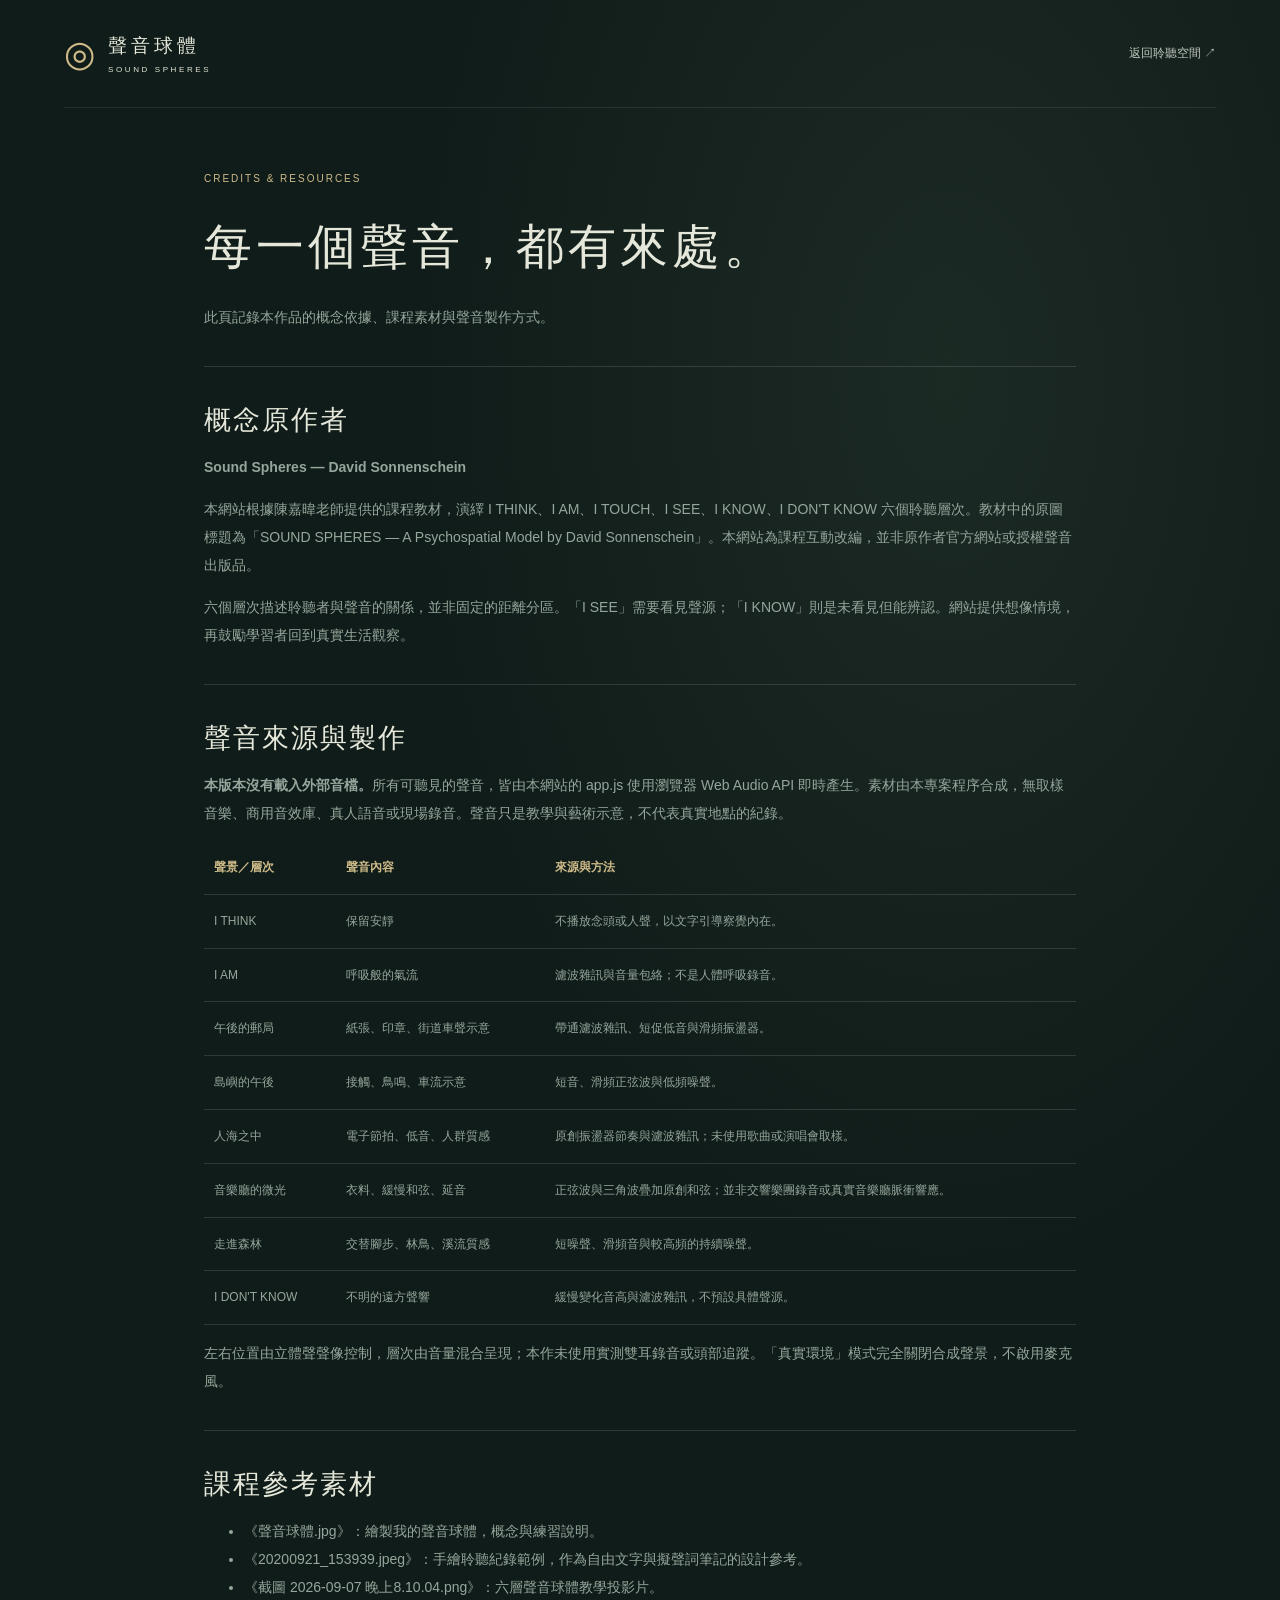
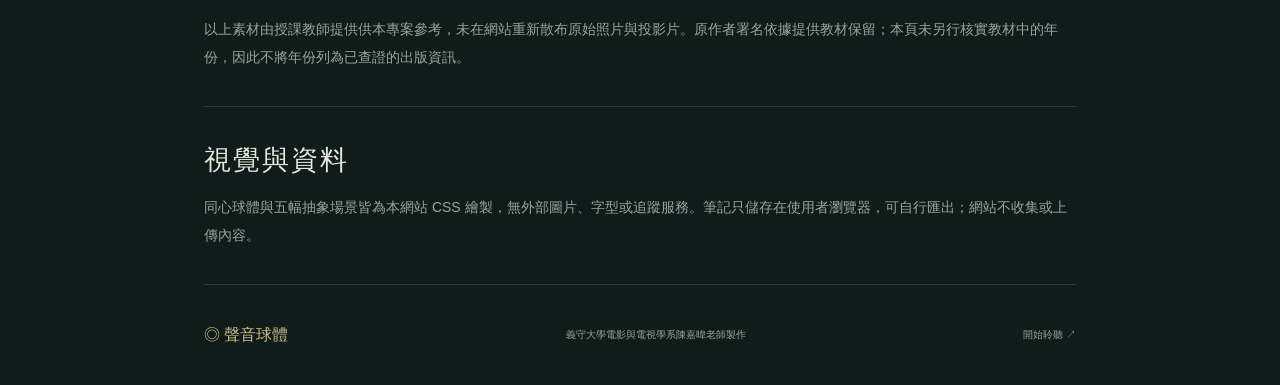
==== resources.html @ 412d656f "Create Sound Spheres listening experience" ====
<!doctype html><html lang="zh-Hant"><head><meta charset="utf-8"><meta name="viewport" content="width=device-width,initial-scale=1"><title>Resources — 聲音球體</title><link rel="stylesheet" href="style.css"></head><body><header><a class="brand" href="index.html">◎ <span>聲音球體<small>SOUND SPHERES</small></span></a><nav><a href="index.html">返回聆聽空間 ↗</a></nav></header><main class="resource-main"><div class="eyebrow">CREDITS & RESOURCES</div><h1>每一個聲音，都有來處。</h1><p>此頁記錄本作品的概念依據、課程素材與聲音製作方式。</p><section><h2>概念原作者</h2><p><strong>Sound Spheres — David Sonnenschein</strong></p><p>本網站根據陳嘉暐老師提供的課程教材，演繹 I THINK、I AM、I TOUCH、I SEE、I KNOW、I DON'T KNOW 六個聆聽層次。教材中的原圖標題為「SOUND SPHERES — A Psychospatial Model by David Sonnenschein」。本網站為課程互動改編，並非原作者官方網站或授權聲音出版品。</p><p>六個層次描述聆聽者與聲音的關係，並非固定的距離分區。「I SEE」需要看見聲源；「I KNOW」則是未看見但能辨認。網站提供想像情境，再鼓勵學習者回到真實生活觀察。</p></section><section><h2>聲音來源與製作</h2><p><strong>本版本沒有載入外部音檔。</strong>所有可聽見的聲音，皆由本網站的 <a href="app.js">app.js</a> 使用瀏覽器 Web Audio API 即時產生。素材由本專案程序合成，無取樣音樂、商用音效庫、真人語音或現場錄音。聲音只是教學與藝術示意，不代表真實地點的紀錄。</p><table><thead><tr><th>聲景／層次</th><th>聲音內容</th><th>來源與方法</th></tr></thead><tbody><tr><td>I THINK</td><td>保留安靜</td><td>不播放念頭或人聲，以文字引導察覺內在。</td></tr><tr><td>I AM</td><td>呼吸般的氣流</td><td>濾波雜訊與音量包絡；不是人體呼吸錄音。</td></tr><tr><td>午後的郵局</td><td>紙張、印章、街道車聲示意</td><td>帶通濾波雜訊、短促低音與滑頻振盪器。</td></tr><tr><td>島嶼的午後</td><td>接觸、鳥鳴、車流示意</td><td>短音、滑頻正弦波與低頻噪聲。</td></tr><tr><td>人海之中</td><td>電子節拍、低音、人群質感</td><td>原創振盪器節奏與濾波雜訊；未使用歌曲或演唱會取樣。</td></tr><tr><td>音樂廳的微光</td><td>衣料、緩慢和弦、延音</td><td>正弦波與三角波疊加原創和弦；並非交響樂團錄音或真實音樂廳脈衝響應。</td></tr><tr><td>走進森林</td><td>交替腳步、林鳥、溪流質感</td><td>短噪聲、滑頻音與較高頻的持續噪聲。</td></tr><tr><td>I DON'T KNOW</td><td>不明的遠方聲響</td><td>緩慢變化音高與濾波雜訊，不預設具體聲源。</td></tr></tbody></table><p>左右位置由立體聲聲像控制，層次由音量混合呈現；本作未使用實測雙耳錄音或頭部追蹤。「真實環境」模式完全關閉合成聲景，不啟用麥克風。</p></section><section><h2>課程參考素材</h2><ul><li>《聲音球體.jpg》：繪製我的聲音球體，概念與練習說明。</li><li>《20200921_153939.jpeg》：手繪聆聽紀錄範例，作為自由文字與擬聲詞筆記的設計參考。</li><li>《截圖 2026-09-07 晚上8.10.04.png》：六層聲音球體教學投影片。</li></ul><p>以上素材由授課教師提供供本專案參考，未在網站重新散布原始照片與投影片。原作者署名依據提供教材保留；本頁未另行核實教材中的年份，因此不將年份列為已查證的出版資訊。</p></section><section><h2>視覺與資料</h2><p>同心球體與五幅抽象場景皆為本網站 CSS 繪製，無外部圖片、字型或追蹤服務。筆記只儲存在使用者瀏覽器，可自行匯出；網站不收集或上傳內容。</p></section><footer><span>◎ 聲音球體</span><p>義守大學電影與電視學系陳嘉暐老師製作</p><a href="index.html">開始聆聽 ↗</a></footer></main></body></html>
---- style.css ----
:root{--bg:#101c19;--ink:#e4e7d9;--muted:#96a69c;--gold:#cebb89;--accent:155,184,150}*{box-sizing:border-box}html{scroll-behavior:smooth}body{margin:0;background:var(--bg);color:var(--ink);font-family:"PingFang TC","Microsoft JhengHei",sans-serif;font-size:14px;background-image:radial-gradient(ellipse at 74% 19%,rgba(var(--accent),.085),transparent 40%)}button,a,input{touch-action:manipulation}button,a{color:inherit}button{font:inherit;cursor:pointer;background:none;border:0}button:focus-visible,a:focus-visible,input:focus-visible,textarea:focus-visible{outline:2px solid var(--gold);outline-offset:5px}a{text-decoration:none}header{height:108px;margin:0 5%;border-bottom:1px solid #ffffff16;display:flex;align-items:center;justify-content:space-between}.brand{display:flex;gap:13px;font-size:36px;color:var(--gold)}.brand span{font-size:19px;letter-spacing:4px;color:var(--ink)}.brand small{display:block;font-size:8px;letter-spacing:2.6px;margin-top:6px}nav{display:flex;gap:30px;color:#bdc6bc;font-size:12px}.edition{font-size:9px;letter-spacing:2px;color:var(--muted)}main{max-width:1600px;margin:auto;padding:0 5%}.hero{min-height:650px;display:grid;grid-template-columns:1fr 1.1fr;align-items:center}.eyebrow{font-size:10px;letter-spacing:2px;color:var(--gold)}.eyebrow>span{display:inline-block;width:5px;height:5px;background:var(--gold);border-radius:50%;margin-right:9px}h1{font-family:"Songti TC","Noto Serif TC",serif;font-size:clamp(36px,3.65vw,60px);font-weight:400;line-height:1.5;letter-spacing:4px;margin:27px 0 20px}h1 em{font-style:normal;color:var(--gold)}.lead{color:var(--muted);line-height:2.2;letter-spacing:1px}.start-row{display:flex;gap:24px;align-items:center;margin-top:35px}.primary{background:var(--gold);color:#18231c;padding:17px 24px;min-width:168px;border-radius:2px}.primary span{margin-left:25px}.headphone{font-size:11px;color:#c5cbbf;line-height:1.8}.headphone small{color:var(--muted);font-size:10px}.session{display:flex;gap:30px;color:var(--muted);font-size:10px;letter-spacing:1px;margin-top:28px}.sphere-area{position:relative;aspect-ratio:1;display:grid;place-items:center;max-height:620px}.orb{position:absolute;width:86%;height:86%;border-radius:50%;background:radial-gradient(circle,rgba(var(--accent),.16),rgba(var(--accent),.015) 60%,transparent 72%)}.ring{position:absolute;left:50%;top:50%;transform:translate(-50%,-50%);border:1px solid rgba(var(--accent),.18);border-radius:50%;transition:all 1.5s;width:var(--size);height:var(--size)}.ring:after{content:'';position:absolute;width:5px;height:5px;left:14%;top:14%;border-radius:50%;background:#bcae83;box-shadow:0 0 15px #daca99}.ring.active{border-color:#cdbb8970;box-shadow:0 0 30px #b6c8a30b,inset 0 0 25px #cbb98a08}.orb-center{z-index:1;text-align:center;pointer-events:none}.orb-center small{font-size:10px;letter-spacing:4px;color:var(--gold)}.orb-center strong{display:block;font-family:"Songti TC",serif;font-weight:400;font-size:39px;letter-spacing:12px;margin:15px 0 13px;padding-left:12px}.orb-center span{font-size:10px;letter-spacing:2px;color:var(--muted)}.coordinate{position:absolute;font-size:8px;color:var(--muted);letter-spacing:3px}.top{top:4%}.bottom{bottom:4%}.axis{position:absolute;font-size:8px;letter-spacing:2px;color:#9cac9970;writing-mode:vertical-rl}.axis-left{left:0}.axis-right{right:0}.playing .orb{animation:breathe 8s ease-in-out infinite}@keyframes breathe{50%{transform:scale(.95);opacity:.65}}.console{border:1px solid #a7b09a30;background:#ffffff02}.console-top{display:flex;align-items:center;gap:28px;padding:19px 26px;border-bottom:1px solid #a7b09a20;color:var(--muted);font-size:10px;letter-spacing:1px}.console-top>span{margin-right:auto}.console-top label{display:flex;align-items:center;gap:10px}input{width:80px;accent-color:var(--gold)}.steps{display:grid;grid-template-columns:repeat(6,1fr);border-bottom:1px solid #a7b09a20}.step{padding:23px 10px;text-align:left;border-right:1px solid #a7b09a16;color:var(--muted);position:relative}.step small{display:block;font-size:9px;margin-bottom:10px;color:#88917c}.step strong{font-family:Georgia,serif;font-weight:400;font-size:15px;letter-spacing:1px}.step span{display:block;font-size:11px;margin-top:8px}.step.active{background:#c8bc9010;color:var(--gold)}.step.active:after{content:'';position:absolute;bottom:-1px;left:0;right:0;height:2px;background:var(--gold)}.guidance{display:grid;grid-template-columns:1.3fr 1fr;gap:70px;padding:33px 36px}h2{font-family:"Songti TC",serif;font-weight:400;font-size:27px;letter-spacing:2px;margin:15px 0}.guidance p,.journal p{color:var(--muted);line-height:2;font-size:13px;max-width:590px}.practice{border-left:1px solid #a7b09a20;padding-left:35px}.practice small{font-size:10px;color:var(--gold)}.next-row{display:flex;justify-content:space-between;margin-top:20px;font-size:11px;color:var(--gold)}.places{padding-top:85px}.section-head{display:flex;justify-content:space-between;align-items:end;margin-bottom:28px}.section-head p{font-size:11px;line-height:2;color:var(--muted)}.scene-cards{display:grid;grid-template-columns:repeat(5,1fr);gap:14px}.scene{padding:0;text-align:left;border:1px solid #ffffff18;background:#17221e;overflow:hidden;transition:transform .3s}.scene:hover{transform:translateY(-5px)}.scene.selected{border-color:var(--gold)}.landscape{height:170px;position:relative;overflow:hidden;background:radial-gradient(ellipse at 60% 0%,#a6b29060,transparent 70%),linear-gradient(#34453b,#142821)}.landscape:after{content:'';position:absolute;inset:0;background:repeating-linear-gradient(100deg,transparent 0 18%,#0c191970 19% 23%,transparent 24% 35%);transform:scale(1.3)}.landscape:before{content:'';position:absolute;inset:40% -10% -60%;background:#101e1b;transform:rotate(-18deg);border-radius:50%}.scene:nth-child(1) .landscape{background:linear-gradient(90deg,#133e30 22%,transparent 22% 27%,#15352a 27% 67%,transparent 67% 72%,#173a2e 72%),linear-gradient(#b5ae80 25%,#545c48 25% 70%,#303b2e 70%)}.scene:nth-child(1) .landscape:after{background:repeating-linear-gradient(0deg,transparent 0 20%,#d5cb9350 21% 22%);transform:none}.scene:nth-child(2) .landscape{background:linear-gradient(170deg,#849a91,#4e786f 55%,#233e36 56%,#102d29)}.scene:nth-child(2) .landscape:after{background:repeating-linear-gradient(0deg,transparent 0 15%,#b0d8c020 16% 17%);transform:rotate(-10deg)}.scene:nth-child(3) .landscape{background:conic-gradient(from 155deg at 50% 0%,#232a31,#ac927c40,#202329 20%,#9d827355 30%,#242933 40%,#c3a99050 50%,#292b30 60%)}.scene:nth-child(3) .landscape:after{background:radial-gradient(ellipse,#111b1b 40%,transparent 45%) 0 100%/20px 30px repeat-x;transform:none}.scene:nth-child(4) .landscape{background:repeating-linear-gradient(90deg,#433b2c 0 5%,#aa916055 6% 8%,#303328 9% 12%)}.scene:nth-child(4) .landscape:after{background:repeating-radial-gradient(ellipse at 50% 0%,transparent 0 14px,#15201ed0 15px 24px);inset:55% -20% -20%;transform:none}.landscape i{position:absolute;z-index:1;top:13px;left:13px;font-style:normal;font-size:9px;color:#e5ead2aa;letter-spacing:2px}.scene-text{padding:17px 14px}.scene-text small{color:var(--muted);font-size:8px;letter-spacing:1px}.scene-text strong{display:block;font-family:"Songti TC",serif;font-weight:400;font-size:18px;letter-spacing:2px;margin:9px 0}.scene-text span{font-size:10px;color:var(--muted)}.scene-caption{display:flex;justify-content:space-between;gap:20px;color:var(--muted);font-size:11px;line-height:1.8;margin-top:18px}.scene-caption small{font-size:9px}.journal{border-top:1px solid #ffffff20;margin-top:75px;padding:45px 0 55px;display:grid;grid-template-columns:1fr 1fr;gap:60px}.journal button{color:var(--gold);border-bottom:1px solid #cebb8950;padding:10px 0;font-size:12px}.journal small{display:block;font-size:9px;color:var(--muted);margin-top:13px}.journal label{display:block;font-size:11px;color:var(--gold);margin-bottom:15px}textarea{width:100%;height:170px;resize:vertical;background:#ffffff03;border:1px solid #ffffff20;padding:18px;color:var(--ink);font:inherit;line-height:1.9}footer{border-top:1px solid #ffffff20;padding:30px 0;display:flex;justify-content:space-between;align-items:center;color:var(--muted);font-size:10px;line-height:2}footer span{font-size:16px;color:var(--gold)}footer small{font-size:8px;margin-left:10px}dialog{background:#1a2822;color:var(--ink);border:1px solid #cebb8950;padding:45px;max-width:610px;width:90%;line-height:2}dialog::backdrop{background:#07100cbd;backdrop-filter:blur(8px)}dialog p{color:var(--muted)}#close{position:absolute;right:15px;top:10px;font-size:25px}@media(min-width:1400px){.hero{min-height:730px}.step{padding-left:23px}}@media(max-width:900px){.edition{display:none}.hero{min-height:550px}.guidance{gap:25px}.scene-cards{gap:8px}.landscape{height:130px}.scene-text{padding:12px 8px}.scene-text strong{font-size:15px}}@media(max-width:640px){header{height:85px}nav{gap:14px;font-size:10px}nav button{font-size:10px}.brand span{font-size:15px}.brand{font-size:28px;gap:7px}.hero{grid-template-columns:1fr}.intro{padding-top:45px}h1{font-size:36px}.sphere-area{width:100%;max-height:none;margin-top:15px}.console-top{padding:15px 12px;gap:10px;flex-wrap:wrap}.console-top>span{width:100%;margin-bottom:4px}.steps{grid-template-columns:repeat(3,1fr)}.step{padding:17px 10px;border-bottom:1px solid #ffffff10}.step strong{font-size:12px}.guidance{grid-template-columns:1fr;padding:25px 20px;gap:15px}.practice{border-left:0;border-top:1px solid #ffffff20;padding:20px 0 0}.places{padding-top:55px}.section-head{display:block}.section-head h2{font-size:24px}.scene-cards{grid-template-columns:repeat(2,1fr);gap:12px}.scene:last-child{grid-column:span 2}.scene:last-child .landscape{height:155px}.scene-caption{flex-direction:column;gap:6px}.journal{grid-template-columns:1fr;gap:24px;margin-top:45px}.journal h2{font-size:25px}footer{flex-wrap:wrap;gap:12px}footer p{width:100%;order:2}dialog{padding:30px 24px}}@media(prefers-reduced-motion:reduce){html{scroll-behavior:auto}*,*:before,*:after{animation:none!important;transition:none!important}}

.attribution{font-size:10px;color:var(--gold);letter-spacing:1px;margin:0 0 20px}.resource-main{max-width:1000px;padding-top:65px}.resource-main h1{font-size:48px}.resource-main section{border-top:1px solid #ffffff20;margin:35px 0;padding-top:20px}.resource-main p,.resource-main li{color:var(--muted);line-height:2}.resource-main table{width:100%;border-collapse:collapse;font-size:12px;line-height:1.9}.resource-main td,.resource-main th{text-align:left;border-bottom:1px solid #ffffff20;padding:15px 10px;vertical-align:top}.resource-main th{color:var(--gold)}.resource-main td{color:var(--muted)}@media(max-width:640px){nav{gap:9px}nav a[href="#journey"]{display:none}.resource-main h1{font-size:35px}.resource-main table{font-size:10px}.resource-main td,.resource-main th{padding:10px 5px}}
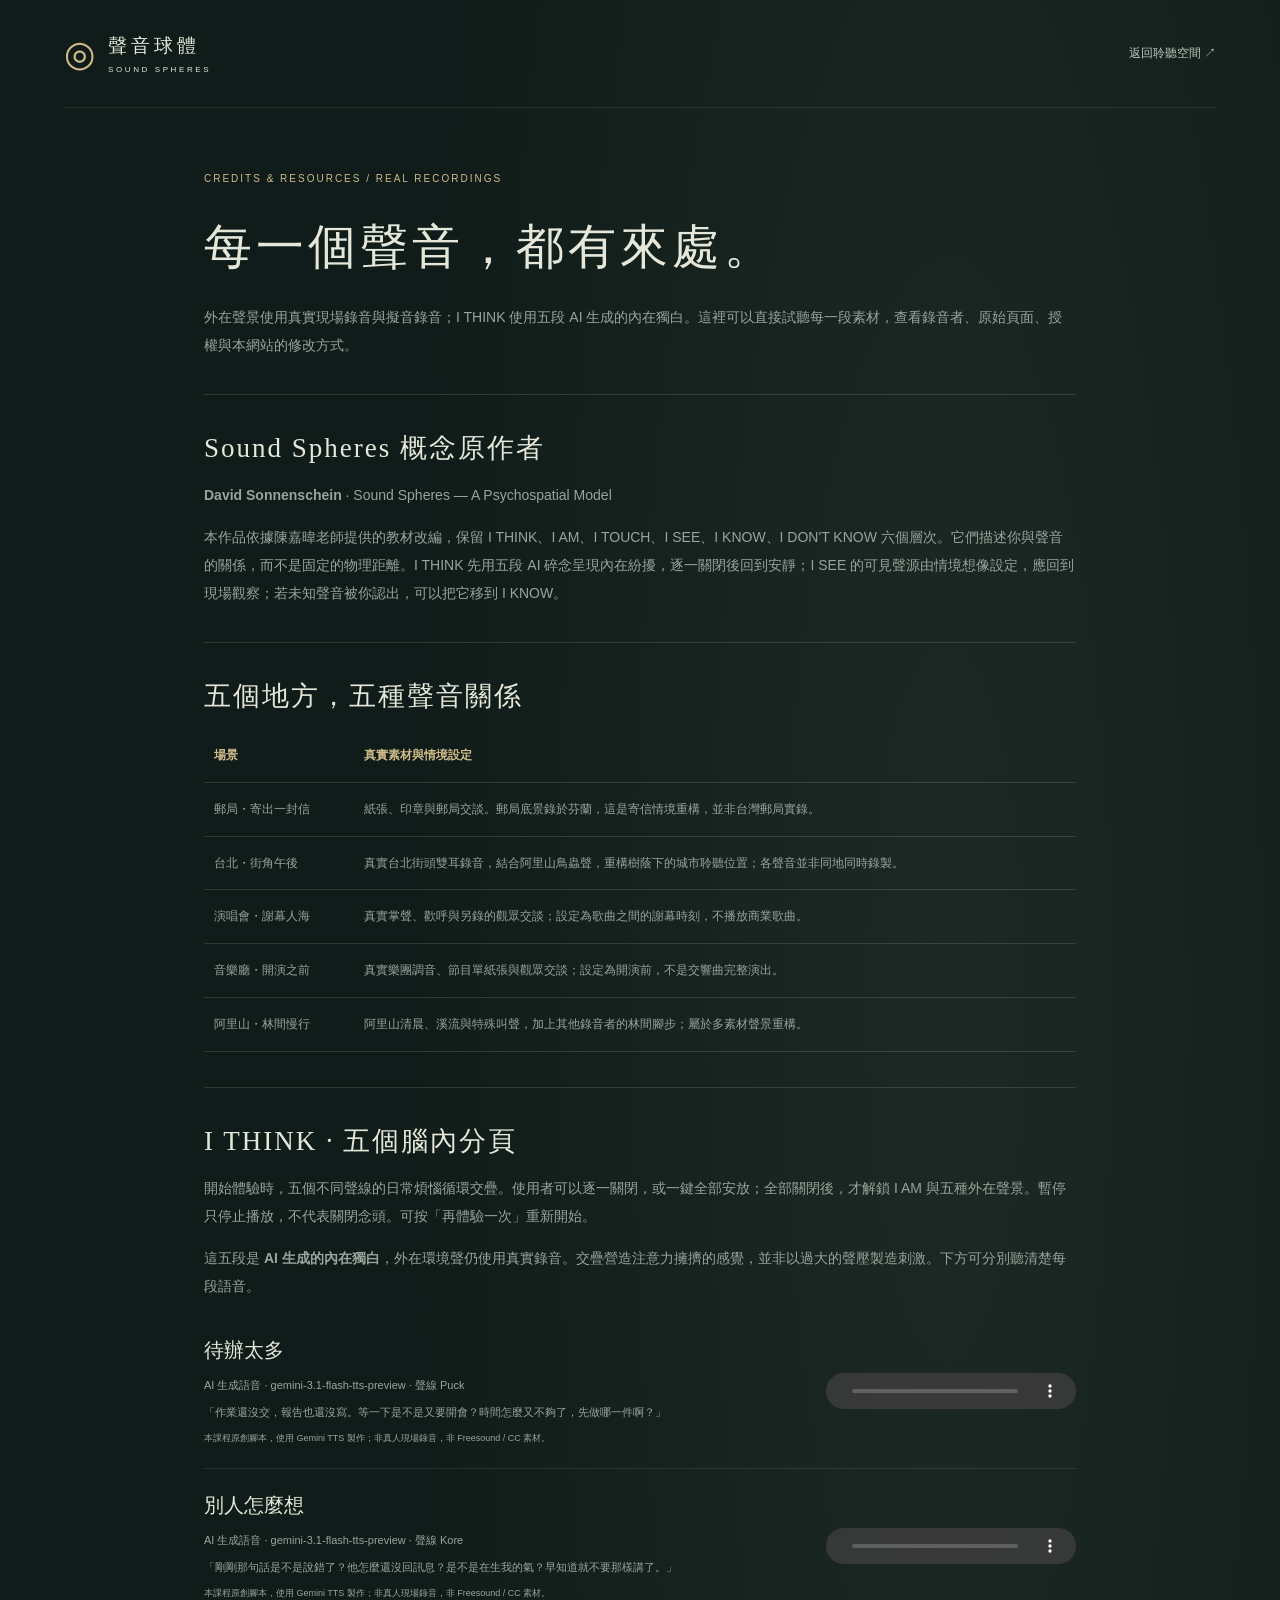
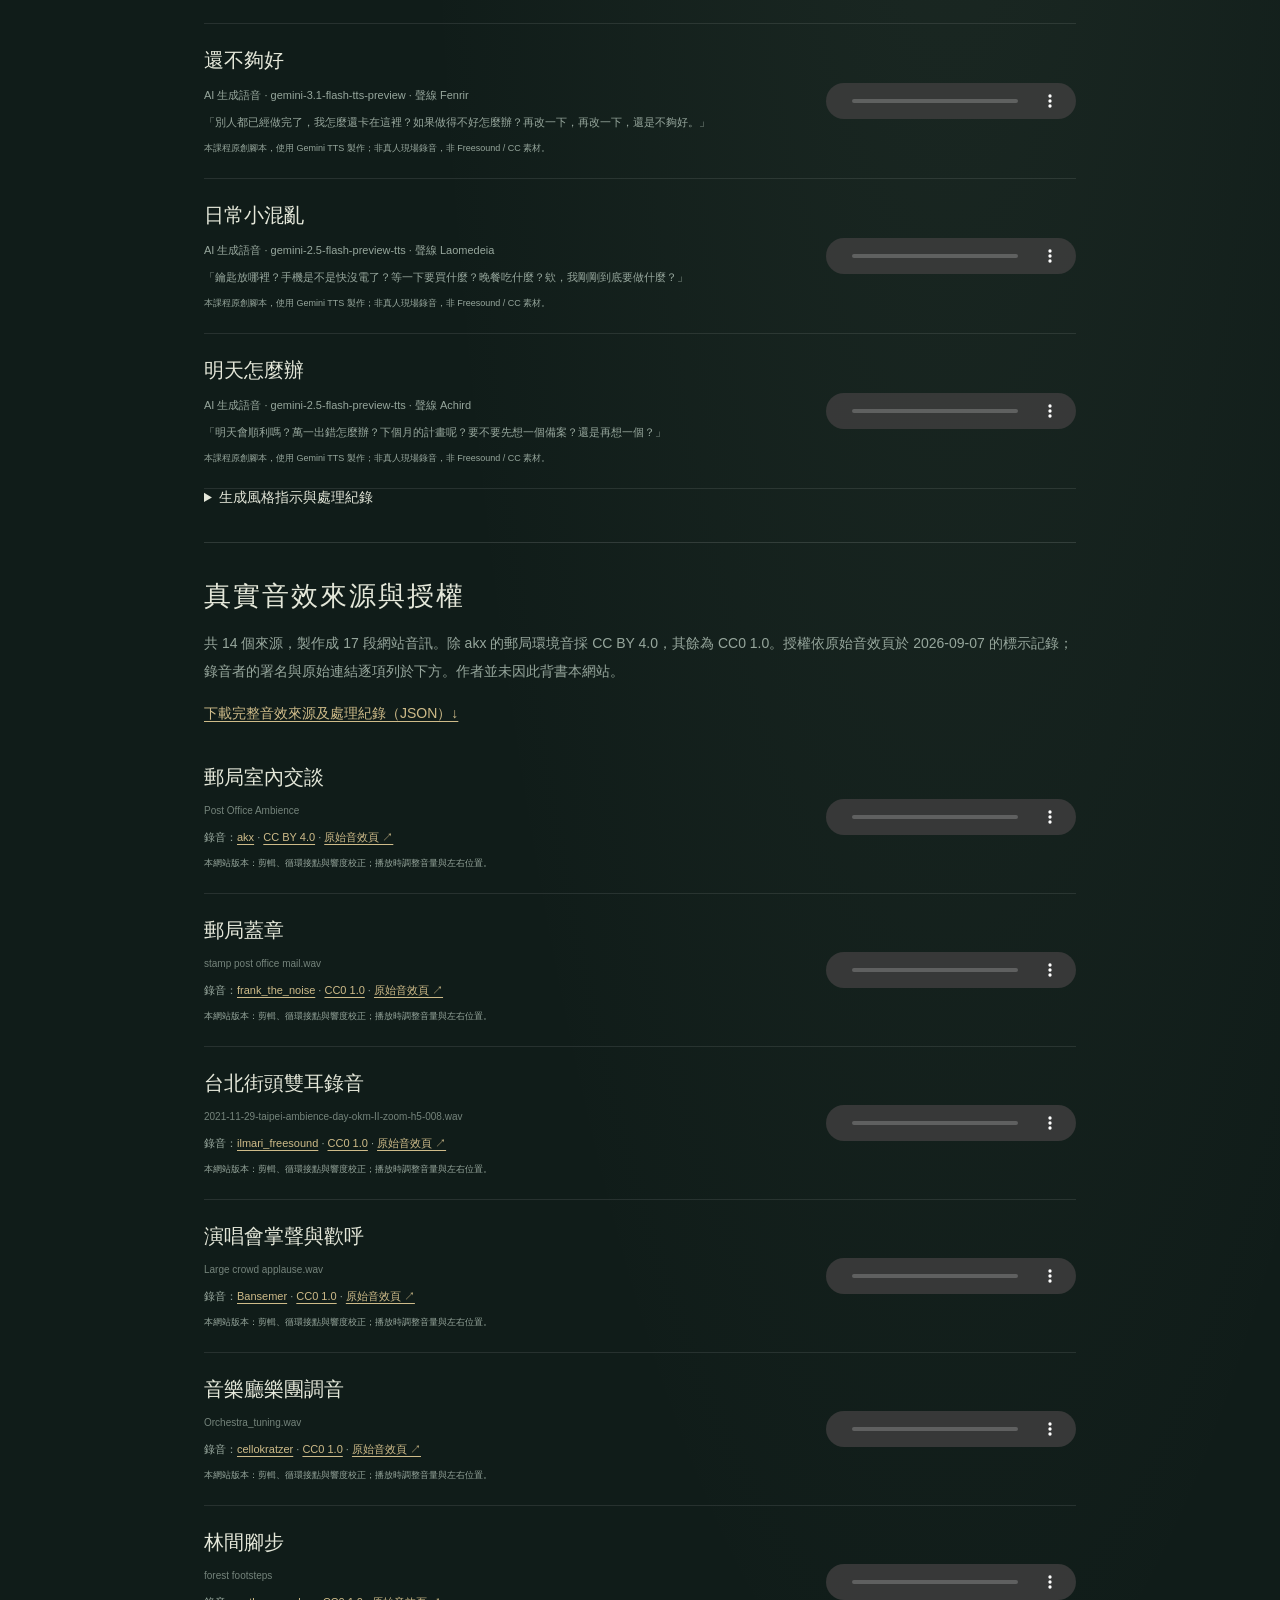
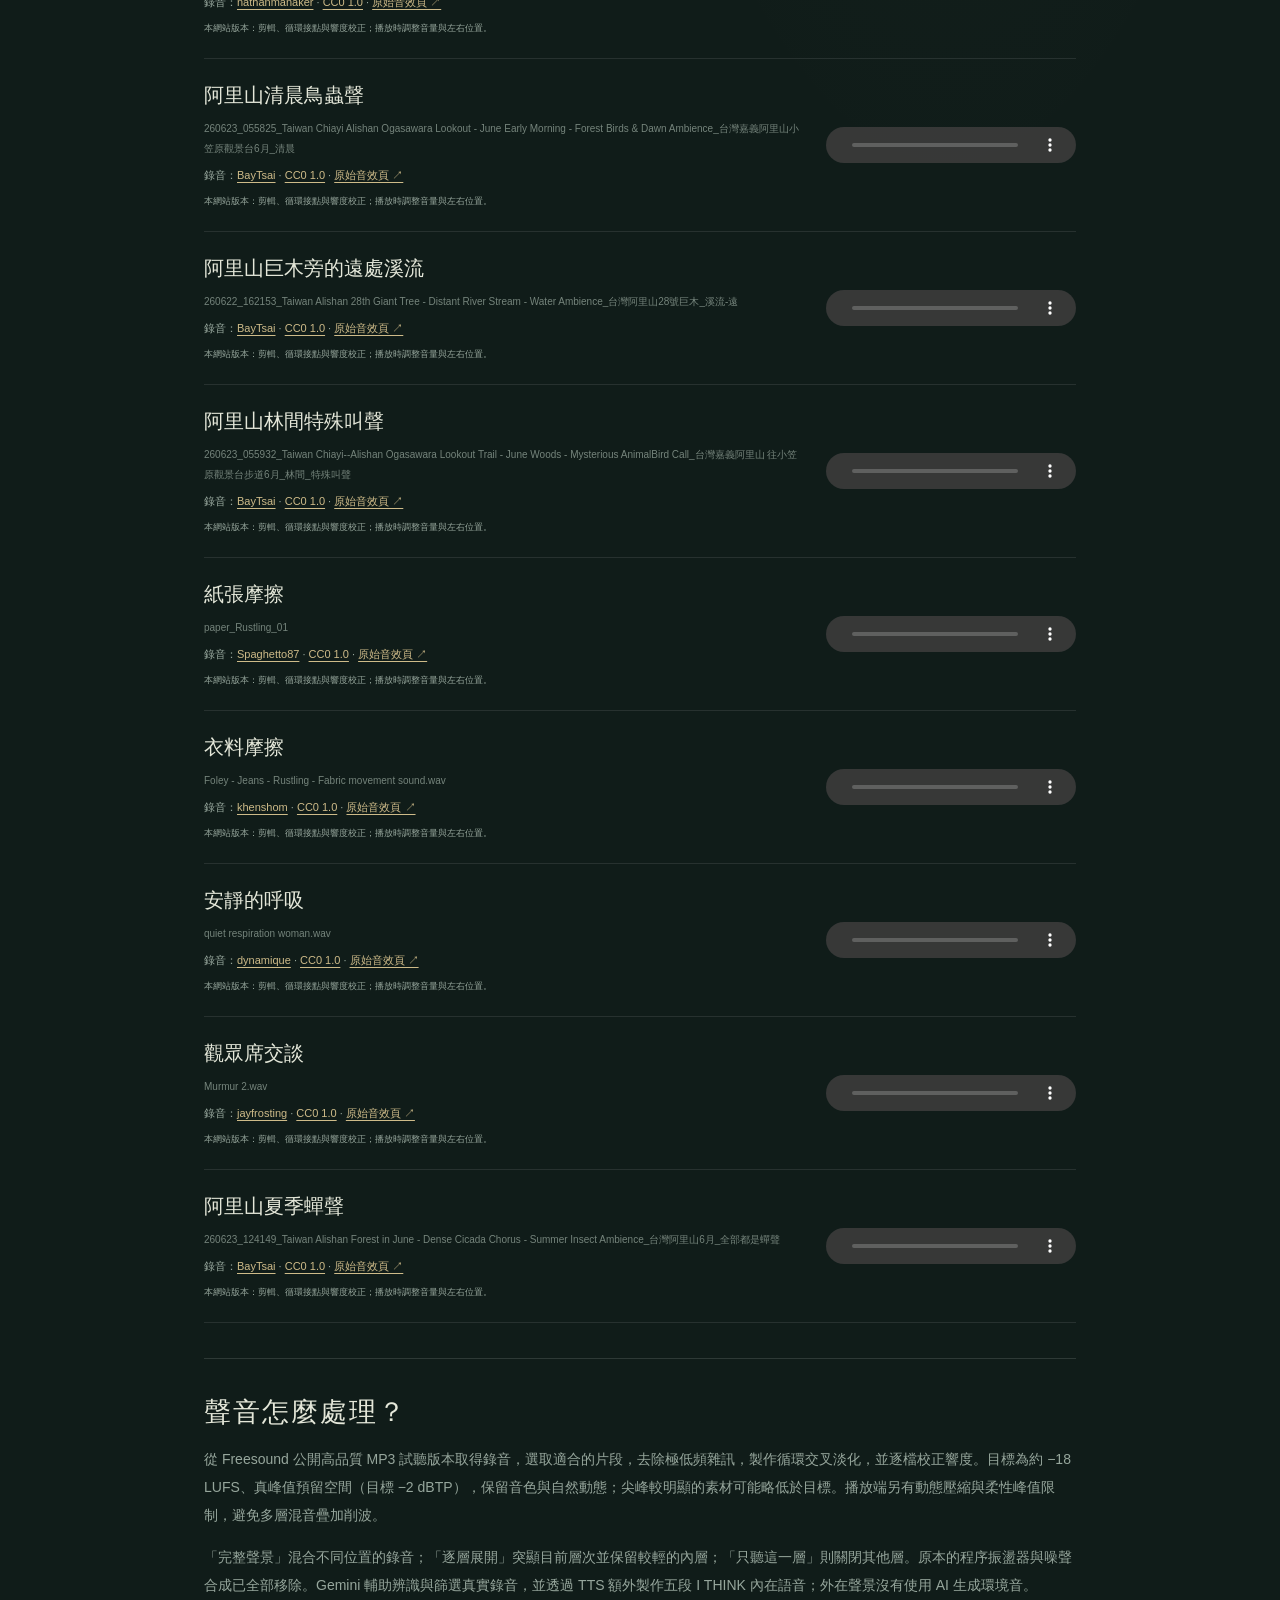
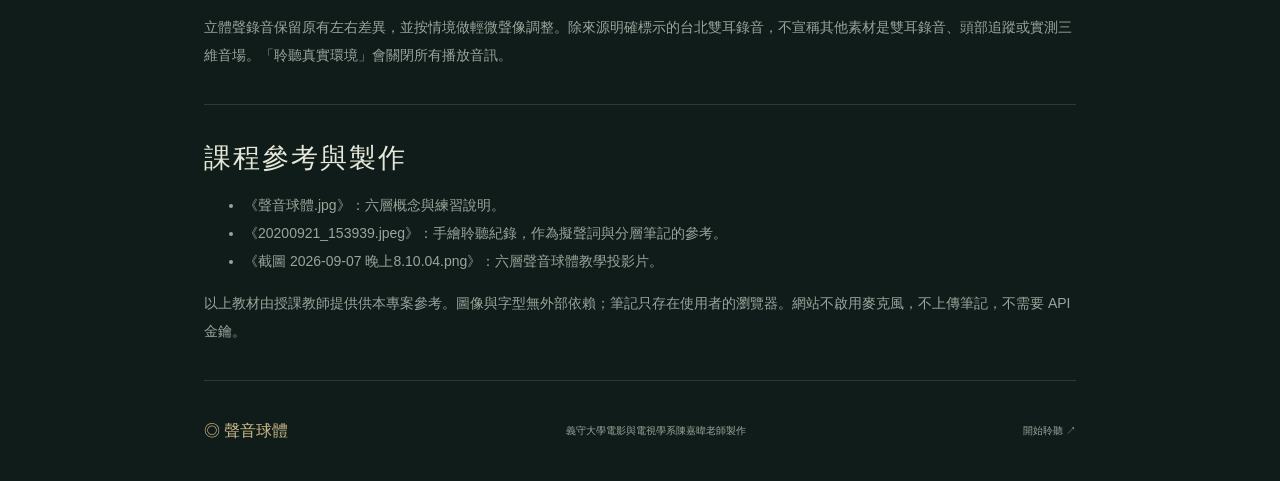
==== commit 7f1f9b36: "Replace synthetic soundscapes with real recordings and add inner voices gate" ====
--- a/resources.html
+++ b/resources.html
@@ -1 +1 @@
-<!doctype html><html lang="zh-Hant"><head><meta charset="utf-8"><meta name="viewport" content="width=device-width,initial-scale=1"><title>Resources — 聲音球體</title><link rel="stylesheet" href="style.css"></head><body><header><a class="brand" href="index.html">◎ <span>聲音球體<small>SOUND SPHERES</small></span></a><nav><a href="index.html">返回聆聽空間 ↗</a></nav></header><main class="resource-main"><div class="eyebrow">CREDITS & RESOURCES</div><h1>每一個聲音，都有來處。</h1><p>此頁記錄本作品的概念依據、課程素材與聲音製作方式。</p><section><h2>概念原作者</h2><p><strong>Sound Spheres — David Sonnenschein</strong></p><p>本網站根據陳嘉暐老師提供的課程教材，演繹 I THINK、I AM、I TOUCH、I SEE、I KNOW、I DON'T KNOW 六個聆聽層次。教材中的原圖標題為「SOUND SPHERES — A Psychospatial Model by David Sonnenschein」。本網站為課程互動改編，並非原作者官方網站或授權聲音出版品。</p><p>六個層次描述聆聽者與聲音的關係，並非固定的距離分區。「I SEE」需要看見聲源；「I KNOW」則是未看見但能辨認。網站提供想像情境，再鼓勵學習者回到真實生活觀察。</p></section><section><h2>聲音來源與製作</h2><p><strong>本版本沒有載入外部音檔。</strong>所有可聽見的聲音，皆由本網站的 <a href="app.js">app.js</a> 使用瀏覽器 Web Audio API 即時產生。素材由本專案程序合成，無取樣音樂、商用音效庫、真人語音或現場錄音。聲音只是教學與藝術示意，不代表真實地點的紀錄。</p><table><thead><tr><th>聲景／層次</th><th>聲音內容</th><th>來源與方法</th></tr></thead><tbody><tr><td>I THINK</td><td>保留安靜</td><td>不播放念頭或人聲，以文字引導察覺內在。</td></tr><tr><td>I AM</td><td>呼吸般的氣流</td><td>濾波雜訊與音量包絡；不是人體呼吸錄音。</td></tr><tr><td>午後的郵局</td><td>紙張、印章、街道車聲示意</td><td>帶通濾波雜訊、短促低音與滑頻振盪器。</td></tr><tr><td>島嶼的午後</td><td>接觸、鳥鳴、車流示意</td><td>短音、滑頻正弦波與低頻噪聲。</td></tr><tr><td>人海之中</td><td>電子節拍、低音、人群質感</td><td>原創振盪器節奏與濾波雜訊；未使用歌曲或演唱會取樣。</td></tr><tr><td>音樂廳的微光</td><td>衣料、緩慢和弦、延音</td><td>正弦波與三角波疊加原創和弦；並非交響樂團錄音或真實音樂廳脈衝響應。</td></tr><tr><td>走進森林</td><td>交替腳步、林鳥、溪流質感</td><td>短噪聲、滑頻音與較高頻的持續噪聲。</td></tr><tr><td>I DON'T KNOW</td><td>不明的遠方聲響</td><td>緩慢變化音高與濾波雜訊，不預設具體聲源。</td></tr></tbody></table><p>左右位置由立體聲聲像控制，層次由音量混合呈現；本作未使用實測雙耳錄音或頭部追蹤。「真實環境」模式完全關閉合成聲景，不啟用麥克風。</p></section><section><h2>課程參考素材</h2><ul><li>《聲音球體.jpg》：繪製我的聲音球體，概念與練習說明。</li><li>《20200921_153939.jpeg》：手繪聆聽紀錄範例，作為自由文字與擬聲詞筆記的設計參考。</li><li>《截圖 2026-09-07 晚上8.10.04.png》：六層聲音球體教學投影片。</li></ul><p>以上素材由授課教師提供供本專案參考，未在網站重新散布原始照片與投影片。原作者署名依據提供教材保留；本頁未另行核實教材中的年份，因此不將年份列為已查證的出版資訊。</p></section><section><h2>視覺與資料</h2><p>同心球體與五幅抽象場景皆為本網站 CSS 繪製，無外部圖片、字型或追蹤服務。筆記只儲存在使用者瀏覽器，可自行匯出；網站不收集或上傳內容。</p></section><footer><span>◎ 聲音球體</span><p>義守大學電影與電視學系陳嘉暐老師製作</p><a href="index.html">開始聆聽 ↗</a></footer></main></body></html>
+<!doctype html><html lang="zh-Hant"><head><meta charset="utf-8"><meta name="viewport" content="width=device-width,initial-scale=1"><title>Resources — 聲音球體</title><link rel="stylesheet" href="style.css?v=3"></head><body><header><a class="brand" href="index.html">◎ <span>聲音球體<small>SOUND SPHERES</small></span></a><nav><a href="index.html">返回聆聽空間 ↗</a></nav></header><main class="resource-main"><div class="eyebrow">CREDITS & RESOURCES / REAL RECORDINGS</div><h1>每一個聲音，都有來處。</h1><p>外在聲景使用真實現場錄音與擬音錄音；I THINK 使用五段 AI 生成的內在獨白。這裡可以直接試聽每一段素材，查看錄音者、原始頁面、授權與本網站的修改方式。</p><section><h2>Sound Spheres 概念原作者</h2><p><strong>David Sonnenschein</strong> · Sound Spheres — A Psychospatial Model</p><p>本作品依據陳嘉暐老師提供的教材改編，保留 I THINK、I AM、I TOUCH、I SEE、I KNOW、I DON'T KNOW 六個層次。它們描述你與聲音的關係，而不是固定的物理距離。I THINK 先用五段 AI 碎念呈現內在紛擾，逐一關閉後回到安靜；I SEE 的可見聲源由情境想像設定，應回到現場觀察；若未知聲音被你認出，可以把它移到 I KNOW。</p></section><section><h2>五個地方，五種聲音關係</h2><table><thead><tr><th>場景</th><th>真實素材與情境設定</th></tr></thead><tbody><tr><td>郵局・寄出一封信</td><td>紙張、印章與郵局交談。郵局底景錄於芬蘭，這是寄信情境重構，並非台灣郵局實錄。</td></tr><tr><td>台北・街角午後</td><td>真實台北街頭雙耳錄音，結合阿里山鳥蟲聲，重構樹蔭下的城市聆聽位置；各聲音並非同地同時錄製。</td></tr><tr><td>演唱會・謝幕人海</td><td>真實掌聲、歡呼與另錄的觀眾交談；設定為歌曲之間的謝幕時刻，不播放商業歌曲。</td></tr><tr><td>音樂廳・開演之前</td><td>真實樂團調音、節目單紙張與觀眾交談；設定為開演前，不是交響曲完整演出。</td></tr><tr><td>阿里山・林間慢行</td><td>阿里山清晨、溪流與特殊叫聲，加上其他錄音者的林間腳步；屬於多素材聲景重構。</td></tr></tbody></table></section><section><h2>I THINK · 五個腦內分頁</h2><p>開始體驗時，五個不同聲線的日常煩惱循環交疊。使用者可以逐一關閉，或一鍵全部安放；全部關閉後，才解鎖 I AM 與五種外在聲景。暫停只停止播放，不代表關閉念頭。可按「再體驗一次」重新開始。</p><p>這五段是 <strong>AI 生成的內在獨白</strong>，外在環境聲仍使用真實錄音。交疊營造注意力擁擠的感覺，並非以過大的聲壓製造刺激。下方可分別聽清楚每段語音。</p><article class="credit"><div><h3>待辦太多</h3><p>AI 生成語音 · gemini-3.1-flash-tts-preview · 聲線 Puck</p><p>「作業還沒交，報告也還沒寫。等一下是不是又要開會？時間怎麼又不夠了，先做哪一件啊？」</p><small>本課程原創腳本，使用 Gemini TTS 製作；非真人現場錄音，非 Freesound / CC 素材。</small></div><audio controls preload="none" src="audio/think-deadline.mp3" aria-label="試聽內在聲音：待辦太多"></audio></article><article class="credit"><div><h3>別人怎麼想</h3><p>AI 生成語音 · gemini-3.1-flash-tts-preview · 聲線 Kore</p><p>「剛剛那句話是不是說錯了？他怎麼還沒回訊息？是不是在生我的氣？早知道就不要那樣講了。」</p><small>本課程原創腳本，使用 Gemini TTS 製作；非真人現場錄音，非 Freesound / CC 素材。</small></div><audio controls preload="none" src="audio/think-social.mp3" aria-label="試聽內在聲音：別人怎麼想"></audio></article><article class="credit"><div><h3>還不夠好</h3><p>AI 生成語音 · gemini-3.1-flash-tts-preview · 聲線 Fenrir</p><p>「別人都已經做完了，我怎麼還卡在這裡？如果做得不好怎麼辦？再改一下，再改一下，還是不夠好。」</p><small>本課程原創腳本，使用 Gemini TTS 製作；非真人現場錄音，非 Freesound / CC 素材。</small></div><audio controls preload="none" src="audio/think-perfect.mp3" aria-label="試聽內在聲音：還不夠好"></audio></article><article class="credit"><div><h3>日常小混亂</h3><p>AI 生成語音 · gemini-2.5-flash-preview-tts · 聲線 Laomedeia</p><p>「鑰匙放哪裡？手機是不是快沒電了？等一下要買什麼？晚餐吃什麼？欸，我剛剛到底要做什麼？」</p><small>本課程原創腳本，使用 Gemini TTS 製作；非真人現場錄音，非 Freesound / CC 素材。</small></div><audio controls preload="none" src="audio/think-daily.mp3" aria-label="試聽內在聲音：日常小混亂"></audio></article><article class="credit"><div><h3>明天怎麼辦</h3><p>AI 生成語音 · gemini-2.5-flash-preview-tts · 聲線 Achird</p><p>「明天會順利嗎？萬一出錯怎麼辦？下個月的計畫呢？要不要先想一個備案？還是再想一個？」</p><small>本課程原創腳本，使用 Gemini TTS 製作；非真人現場錄音，非 Freesound / CC 素材。</small></div><audio controls preload="none" src="audio/think-future.mp3" aria-label="試聽內在聲音：明天怎麼辦"></audio></article><details><summary>生成風格指示與處理紀錄</summary><p>Read only the exact Traditional Chinese transcript in natural Taiwan Mandarin. Perform a private inner monologue: quick, restless, slightly anxious, conversational muttering, close and dry. Clearly intelligible rather than breathy whispering. Do not shout, sing, add words, or include music or sound effects. Use varied pacing with small hesitations, like everyday worries circling in the mind.</p><p>2026-09-07 製作；語音經基本等化、響度校正與結尾留白，再轉為 MP3。目標 −20 LUFS / −3 dBTP；逐段實測值見 <a href="audio/inner-voices.json">生成紀錄 JSON</a>。網站播放採固定立體聲位置、交錯起點與平滑靜音，並於輸出端控制峰值。語音檔已預先生成，學生不需 API 或帳號。</p></details></section><section><h2>真實音效來源與授權</h2><p>共 14 個來源，製作成 17 段網站音訊。除 akx 的郵局環境音採 CC BY 4.0，其餘為 CC0 1.0。授權依原始音效頁於 2026-09-07 的標示記錄；錄音者的署名與原始連結逐項列於下方。作者並未因此背書本網站。</p><p><a href="audio/credits.json">下載完整音效來源及處理紀錄（JSON）↓</a></p><article class="credit"><div><h3>郵局室內交談</h3><p class="credit-title">Post Office Ambience</p><p>錄音：<a href="https://freesound.org/people/akx/">akx</a> · <a href="https://creativecommons.org/licenses/by/4.0/">CC BY 4.0</a> · <a href="https://freesound.org/people/akx/sounds/211143/">原始音效頁 ↗</a></p><small>本網站版本：剪輯、循環接點與響度校正；播放時調整音量與左右位置。</small></div><audio controls preload="none" src="audio/post-office.mp3" aria-label="試聽郵局室內交談"></audio></article><article class="credit"><div><h3>郵局蓋章</h3><p class="credit-title">stamp post office mail.wav</p><p>錄音：<a href="https://freesound.org/people/frank_the_noise/">frank_the_noise</a> · <a href="http://creativecommons.org/publicdomain/zero/1.0/">CC0 1.0</a> · <a href="https://freesound.org/people/frank_the_noise/sounds/160879/">原始音效頁 ↗</a></p><small>本網站版本：剪輯、循環接點與響度校正；播放時調整音量與左右位置。</small></div><audio controls preload="none" src="audio/stamp.mp3" aria-label="試聽郵局蓋章"></audio></article><article class="credit"><div><h3>台北街頭雙耳錄音</h3><p class="credit-title">2021-11-29-taipei-ambience-day-okm-II-zoom-h5-008.wav</p><p>錄音：<a href="https://freesound.org/people/ilmari_freesound/">ilmari_freesound</a> · <a href="http://creativecommons.org/publicdomain/zero/1.0/">CC0 1.0</a> · <a href="https://freesound.org/people/ilmari_freesound/sounds/609867/">原始音效頁 ↗</a></p><small>本網站版本：剪輯、循環接點與響度校正；播放時調整音量與左右位置。</small></div><audio controls preload="none" src="audio/taipei.mp3" aria-label="試聽台北街頭雙耳錄音"></audio></article><article class="credit"><div><h3>演唱會掌聲與歡呼</h3><p class="credit-title">Large crowd applause.wav</p><p>錄音：<a href="https://freesound.org/people/Bansemer/">Bansemer</a> · <a href="http://creativecommons.org/publicdomain/zero/1.0/">CC0 1.0</a> · <a href="https://freesound.org/people/Bansemer/sounds/160493/">原始音效頁 ↗</a></p><small>本網站版本：剪輯、循環接點與響度校正；播放時調整音量與左右位置。</small></div><audio controls preload="none" src="audio/crowd.mp3" aria-label="試聽演唱會掌聲與歡呼"></audio></article><article class="credit"><div><h3>音樂廳樂團調音</h3><p class="credit-title">Orchestra_tuning.wav</p><p>錄音：<a href="https://freesound.org/people/cellokratzer/">cellokratzer</a> · <a href="http://creativecommons.org/publicdomain/zero/1.0/">CC0 1.0</a> · <a href="https://freesound.org/people/cellokratzer/sounds/502939/">原始音效頁 ↗</a></p><small>本網站版本：剪輯、循環接點與響度校正；播放時調整音量與左右位置。</small></div><audio controls preload="none" src="audio/orchestra.mp3" aria-label="試聽音樂廳樂團調音"></audio></article><article class="credit"><div><h3>林間腳步</h3><p class="credit-title">forest footsteps</p><p>錄音：<a href="https://freesound.org/people/nathanmanaker/">nathanmanaker</a> · <a href="http://creativecommons.org/publicdomain/zero/1.0/">CC0 1.0</a> · <a href="https://freesound.org/people/nathanmanaker/sounds/486953/">原始音效頁 ↗</a></p><small>本網站版本：剪輯、循環接點與響度校正；播放時調整音量與左右位置。</small></div><audio controls preload="none" src="audio/forest-steps.mp3" aria-label="試聽林間腳步"></audio></article><article class="credit"><div><h3>阿里山清晨鳥蟲聲</h3><p class="credit-title">260623_055825_Taiwan Chiayi Alishan Ogasawara Lookout - June Early Morning - Forest Birds &amp; Dawn Ambience_台灣嘉義阿里山小笠原觀景台6月_清晨</p><p>錄音：<a href="https://freesound.org/people/BayTsai/">BayTsai</a> · <a href="http://creativecommons.org/publicdomain/zero/1.0/">CC0 1.0</a> · <a href="https://freesound.org/people/BayTsai/sounds/860231/">原始音效頁 ↗</a></p><small>本網站版本：剪輯、循環接點與響度校正；播放時調整音量與左右位置。</small></div><audio controls preload="none" src="audio/forest-birds.mp3" aria-label="試聽阿里山清晨鳥蟲聲"></audio></article><article class="credit"><div><h3>阿里山巨木旁的遠處溪流</h3><p class="credit-title">260622_162153_Taiwan Alishan 28th Giant Tree - Distant River Stream - Water Ambience_台灣阿里山28號巨木_溪流-遠</p><p>錄音：<a href="https://freesound.org/people/BayTsai/">BayTsai</a> · <a href="http://creativecommons.org/publicdomain/zero/1.0/">CC0 1.0</a> · <a href="https://freesound.org/people/BayTsai/sounds/860229/">原始音效頁 ↗</a></p><small>本網站版本：剪輯、循環接點與響度校正；播放時調整音量與左右位置。</small></div><audio controls preload="none" src="audio/forest-stream.mp3" aria-label="試聽阿里山巨木旁的遠處溪流"></audio></article><article class="credit"><div><h3>阿里山林間特殊叫聲</h3><p class="credit-title">260623_055932_Taiwan Chiayi--Alishan Ogasawara Lookout Trail - June Woods - Mysterious AnimalBird Call_台灣嘉義阿里山 往小笠原觀景台步道6月_林間_特殊叫聲</p><p>錄音：<a href="https://freesound.org/people/BayTsai/">BayTsai</a> · <a href="http://creativecommons.org/publicdomain/zero/1.0/">CC0 1.0</a> · <a href="https://freesound.org/people/BayTsai/sounds/860232/">原始音效頁 ↗</a></p><small>本網站版本：剪輯、循環接點與響度校正；播放時調整音量與左右位置。</small></div><audio controls preload="none" src="audio/forest-unknown.mp3" aria-label="試聽阿里山林間特殊叫聲"></audio></article><article class="credit"><div><h3>紙張摩擦</h3><p class="credit-title">paper_Rustling_01</p><p>錄音：<a href="https://freesound.org/people/Spaghetto87/">Spaghetto87</a> · <a href="http://creativecommons.org/publicdomain/zero/1.0/">CC0 1.0</a> · <a href="https://freesound.org/people/Spaghetto87/sounds/731482/">原始音效頁 ↗</a></p><small>本網站版本：剪輯、循環接點與響度校正；播放時調整音量與左右位置。</small></div><audio controls preload="none" src="audio/paper.mp3" aria-label="試聽紙張摩擦"></audio></article><article class="credit"><div><h3>衣料摩擦</h3><p class="credit-title">Foley - Jeans - Rustling - Fabric movement sound.wav</p><p>錄音：<a href="https://freesound.org/people/khenshom/">khenshom</a> · <a href="http://creativecommons.org/publicdomain/zero/1.0/">CC0 1.0</a> · <a href="https://freesound.org/people/khenshom/sounds/481081/">原始音效頁 ↗</a></p><small>本網站版本：剪輯、循環接點與響度校正；播放時調整音量與左右位置。</small></div><audio controls preload="none" src="audio/cloth.mp3" aria-label="試聽衣料摩擦"></audio></article><article class="credit"><div><h3>安靜的呼吸</h3><p class="credit-title">quiet respiration woman.wav</p><p>錄音：<a href="https://freesound.org/people/dynamique/">dynamique</a> · <a href="http://creativecommons.org/publicdomain/zero/1.0/">CC0 1.0</a> · <a href="https://freesound.org/people/dynamique/sounds/554735/">原始音效頁 ↗</a></p><small>本網站版本：剪輯、循環接點與響度校正；播放時調整音量與左右位置。</small></div><audio controls preload="none" src="audio/breath.mp3" aria-label="試聽安靜的呼吸"></audio></article><article class="credit"><div><h3>觀眾席交談</h3><p class="credit-title">Murmur 2.wav</p><p>錄音：<a href="https://freesound.org/people/jayfrosting/">jayfrosting</a> · <a href="http://creativecommons.org/publicdomain/zero/1.0/">CC0 1.0</a> · <a href="https://freesound.org/people/jayfrosting/sounds/333415/">原始音效頁 ↗</a></p><small>本網站版本：剪輯、循環接點與響度校正；播放時調整音量與左右位置。</small></div><audio controls preload="none" src="audio/audience.mp3" aria-label="試聽觀眾席交談"></audio></article><article class="credit"><div><h3>阿里山夏季蟬聲</h3><p class="credit-title">260623_124149_Taiwan Alishan Forest in June - Dense Cicada Chorus - Summer Insect Ambience_台灣阿里山6月_全部都是蟬聲</p><p>錄音：<a href="https://freesound.org/people/BayTsai/">BayTsai</a> · <a href="http://creativecommons.org/publicdomain/zero/1.0/">CC0 1.0</a> · <a href="https://freesound.org/people/BayTsai/sounds/860235/">原始音效頁 ↗</a></p><small>本網站版本：剪輯、循環接點與響度校正；播放時調整音量與左右位置。</small></div><audio controls preload="none" src="audio/cicadas.mp3" aria-label="試聽阿里山夏季蟬聲"></audio></article></section><section><h2>聲音怎麼處理？</h2><p>從 Freesound 公開高品質 MP3 試聽版本取得錄音，選取適合的片段，去除極低頻雜訊，製作循環交叉淡化，並逐檔校正響度。目標為約 −18 LUFS、真峰值預留空間（目標 −2 dBTP），保留音色與自然動態；尖峰較明顯的素材可能略低於目標。播放端另有動態壓縮與柔性峰值限制，避免多層混音疊加削波。</p><p>「完整聲景」混合不同位置的錄音；「逐層展開」突顯目前層次並保留較輕的內層；「只聽這一層」則關閉其他層。原本的程序振盪器與噪聲合成已全部移除。Gemini 輔助辨識與篩選真實錄音，並透過 TTS 額外製作五段 I THINK 內在語音；外在聲景沒有使用 AI 生成環境音。</p><p>立體聲錄音保留原有左右差異，並按情境做輕微聲像調整。除來源明確標示的台北雙耳錄音，不宣稱其他素材是雙耳錄音、頭部追蹤或實測三維音場。「聆聽真實環境」會關閉所有播放音訊。</p></section><section><h2>課程參考與製作</h2><ul><li>《聲音球體.jpg》：六層概念與練習說明。</li><li>《20200921_153939.jpeg》：手繪聆聽紀錄，作為擬聲詞與分層筆記的參考。</li><li>《截圖 2026-09-07 晚上8.10.04.png》：六層聲音球體教學投影片。</li></ul><p>以上教材由授課教師提供供本專案參考。圖像與字型無外部依賴；筆記只存在使用者的瀏覽器。網站不啟用麥克風，不上傳筆記，不需要 API 金鑰。</p></section><footer><span>◎ 聲音球體</span><p>義守大學電影與電視學系陳嘉暐老師製作</p><a href="index.html">開始聆聽 ↗</a></footer></main><script>document.addEventListener('play',event=>{if(event.target.tagName==='AUDIO')document.querySelectorAll('audio').forEach(a=>{if(a!==event.target)a.pause()})},true);document.addEventListener('visibilitychange',()=>{if(document.hidden)document.querySelectorAll('audio').forEach(a=>a.pause())});</script></body></html>
--- a/style.css
+++ b/style.css
@@ -1,3 +1,11 @@
 :root{--bg:#101c19;--ink:#e4e7d9;--muted:#96a69c;--gold:#cebb89;--accent:155,184,150}*{box-sizing:border-box}html{scroll-behavior:smooth}body{margin:0;background:var(--bg);color:var(--ink);font-family:"PingFang TC","Microsoft JhengHei",sans-serif;font-size:14px;background-image:radial-gradient(ellipse at 74% 19%,rgba(var(--accent),.085),transparent 40%)}button,a,input{touch-action:manipulation}button,a{color:inherit}button{font:inherit;cursor:pointer;background:none;border:0}button:focus-visible,a:focus-visible,input:focus-visible,textarea:focus-visible{outline:2px solid var(--gold);outline-offset:5px}a{text-decoration:none}header{height:108px;margin:0 5%;border-bottom:1px solid #ffffff16;display:flex;align-items:center;justify-content:space-between}.brand{display:flex;gap:13px;font-size:36px;color:var(--gold)}.brand span{font-size:19px;letter-spacing:4px;color:var(--ink)}.brand small{display:block;font-size:8px;letter-spacing:2.6px;margin-top:6px}nav{display:flex;gap:30px;color:#bdc6bc;font-size:12px}.edition{font-size:9px;letter-spacing:2px;color:var(--muted)}main{max-width:1600px;margin:auto;padding:0 5%}.hero{min-height:650px;display:grid;grid-template-columns:1fr 1.1fr;align-items:center}.eyebrow{font-size:10px;letter-spacing:2px;color:var(--gold)}.eyebrow>span{display:inline-block;width:5px;height:5px;background:var(--gold);border-radius:50%;margin-right:9px}h1{font-family:"Songti TC","Noto Serif TC",serif;font-size:clamp(36px,3.65vw,60px);font-weight:400;line-height:1.5;letter-spacing:4px;margin:27px 0 20px}h1 em{font-style:normal;color:var(--gold)}.lead{color:var(--muted);line-height:2.2;letter-spacing:1px}.start-row{display:flex;gap:24px;align-items:center;margin-top:35px}.primary{background:var(--gold);color:#18231c;padding:17px 24px;min-width:168px;border-radius:2px}.primary span{margin-left:25px}.headphone{font-size:11px;color:#c5cbbf;line-height:1.8}.headphone small{color:var(--muted);font-size:10px}.session{display:flex;gap:30px;color:var(--muted);font-size:10px;letter-spacing:1px;margin-top:28px}.sphere-area{position:relative;aspect-ratio:1;display:grid;place-items:center;max-height:620px}.orb{position:absolute;width:86%;height:86%;border-radius:50%;background:radial-gradient(circle,rgba(var(--accent),.16),rgba(var(--accent),.015) 60%,transparent 72%)}.ring{position:absolute;left:50%;top:50%;transform:translate(-50%,-50%);border:1px solid rgba(var(--accent),.18);border-radius:50%;transition:all 1.5s;width:var(--size);height:var(--size)}.ring:after{content:'';position:absolute;width:5px;height:5px;left:14%;top:14%;border-radius:50%;background:#bcae83;box-shadow:0 0 15px #daca99}.ring.active{border-color:#cdbb8970;box-shadow:0 0 30px #b6c8a30b,inset 0 0 25px #cbb98a08}.orb-center{z-index:1;text-align:center;pointer-events:none}.orb-center small{font-size:10px;letter-spacing:4px;color:var(--gold)}.orb-center strong{display:block;font-family:"Songti TC",serif;font-weight:400;font-size:39px;letter-spacing:12px;margin:15px 0 13px;padding-left:12px}.orb-center span{font-size:10px;letter-spacing:2px;color:var(--muted)}.coordinate{position:absolute;font-size:8px;color:var(--muted);letter-spacing:3px}.top{top:4%}.bottom{bottom:4%}.axis{position:absolute;font-size:8px;letter-spacing:2px;color:#9cac9970;writing-mode:vertical-rl}.axis-left{left:0}.axis-right{right:0}.playing .orb{animation:breathe 8s ease-in-out infinite}@keyframes breathe{50%{transform:scale(.95);opacity:.65}}.console{border:1px solid #a7b09a30;background:#ffffff02}.console-top{display:flex;align-items:center;gap:28px;padding:19px 26px;border-bottom:1px solid #a7b09a20;color:var(--muted);font-size:10px;letter-spacing:1px}.console-top>span{margin-right:auto}.console-top label{display:flex;align-items:center;gap:10px}input{width:80px;accent-color:var(--gold)}.steps{display:grid;grid-template-columns:repeat(6,1fr);border-bottom:1px solid #a7b09a20}.step{padding:23px 10px;text-align:left;border-right:1px solid #a7b09a16;color:var(--muted);position:relative}.step small{display:block;font-size:9px;margin-bottom:10px;color:#88917c}.step strong{font-family:Georgia,serif;font-weight:400;font-size:15px;letter-spacing:1px}.step span{display:block;font-size:11px;margin-top:8px}.step.active{background:#c8bc9010;color:var(--gold)}.step.active:after{content:'';position:absolute;bottom:-1px;left:0;right:0;height:2px;background:var(--gold)}.guidance{display:grid;grid-template-columns:1.3fr 1fr;gap:70px;padding:33px 36px}h2{font-family:"Songti TC",serif;font-weight:400;font-size:27px;letter-spacing:2px;margin:15px 0}.guidance p,.journal p{color:var(--muted);line-height:2;font-size:13px;max-width:590px}.practice{border-left:1px solid #a7b09a20;padding-left:35px}.practice small{font-size:10px;color:var(--gold)}.next-row{display:flex;justify-content:space-between;margin-top:20px;font-size:11px;color:var(--gold)}.places{padding-top:85px}.section-head{display:flex;justify-content:space-between;align-items:end;margin-bottom:28px}.section-head p{font-size:11px;line-height:2;color:var(--muted)}.scene-cards{display:grid;grid-template-columns:repeat(5,1fr);gap:14px}.scene{padding:0;text-align:left;border:1px solid #ffffff18;background:#17221e;overflow:hidden;transition:transform .3s}.scene:hover{transform:translateY(-5px)}.scene.selected{border-color:var(--gold)}.landscape{height:170px;position:relative;overflow:hidden;background:radial-gradient(ellipse at 60% 0%,#a6b29060,transparent 70%),linear-gradient(#34453b,#142821)}.landscape:after{content:'';position:absolute;inset:0;background:repeating-linear-gradient(100deg,transparent 0 18%,#0c191970 19% 23%,transparent 24% 35%);transform:scale(1.3)}.landscape:before{content:'';position:absolute;inset:40% -10% -60%;background:#101e1b;transform:rotate(-18deg);border-radius:50%}.scene:nth-child(1) .landscape{background:linear-gradient(90deg,#133e30 22%,transparent 22% 27%,#15352a 27% 67%,transparent 67% 72%,#173a2e 72%),linear-gradient(#b5ae80 25%,#545c48 25% 70%,#303b2e 70%)}.scene:nth-child(1) .landscape:after{background:repeating-linear-gradient(0deg,transparent 0 20%,#d5cb9350 21% 22%);transform:none}.scene:nth-child(2) .landscape{background:linear-gradient(170deg,#849a91,#4e786f 55%,#233e36 56%,#102d29)}.scene:nth-child(2) .landscape:after{background:repeating-linear-gradient(0deg,transparent 0 15%,#b0d8c020 16% 17%);transform:rotate(-10deg)}.scene:nth-child(3) .landscape{background:conic-gradient(from 155deg at 50% 0%,#232a31,#ac927c40,#202329 20%,#9d827355 30%,#242933 40%,#c3a99050 50%,#292b30 60%)}.scene:nth-child(3) .landscape:after{background:radial-gradient(ellipse,#111b1b 40%,transparent 45%) 0 100%/20px 30px repeat-x;transform:none}.scene:nth-child(4) .landscape{background:repeating-linear-gradient(90deg,#433b2c 0 5%,#aa916055 6% 8%,#303328 9% 12%)}.scene:nth-child(4) .landscape:after{background:repeating-radial-gradient(ellipse at 50% 0%,transparent 0 14px,#15201ed0 15px 24px);inset:55% -20% -20%;transform:none}.landscape i{position:absolute;z-index:1;top:13px;left:13px;font-style:normal;font-size:9px;color:#e5ead2aa;letter-spacing:2px}.scene-text{padding:17px 14px}.scene-text small{color:var(--muted);font-size:8px;letter-spacing:1px}.scene-text strong{display:block;font-family:"Songti TC",serif;font-weight:400;font-size:18px;letter-spacing:2px;margin:9px 0}.scene-text span{font-size:10px;color:var(--muted)}.scene-caption{display:flex;justify-content:space-between;gap:20px;color:var(--muted);font-size:11px;line-height:1.8;margin-top:18px}.scene-caption small{font-size:9px}.journal{border-top:1px solid #ffffff20;margin-top:75px;padding:45px 0 55px;display:grid;grid-template-columns:1fr 1fr;gap:60px}.journal button{color:var(--gold);border-bottom:1px solid #cebb8950;padding:10px 0;font-size:12px}.journal small{display:block;font-size:9px;color:var(--muted);margin-top:13px}.journal label{display:block;font-size:11px;color:var(--gold);margin-bottom:15px}textarea{width:100%;height:170px;resize:vertical;background:#ffffff03;border:1px solid #ffffff20;padding:18px;color:var(--ink);font:inherit;line-height:1.9}footer{border-top:1px solid #ffffff20;padding:30px 0;display:flex;justify-content:space-between;align-items:center;color:var(--muted);font-size:10px;line-height:2}footer span{font-size:16px;color:var(--gold)}footer small{font-size:8px;margin-left:10px}dialog{background:#1a2822;color:var(--ink);border:1px solid #cebb8950;padding:45px;max-width:610px;width:90%;line-height:2}dialog::backdrop{background:#07100cbd;backdrop-filter:blur(8px)}dialog p{color:var(--muted)}#close{position:absolute;right:15px;top:10px;font-size:25px}@media(min-width:1400px){.hero{min-height:730px}.step{padding-left:23px}}@media(max-width:900px){.edition{display:none}.hero{min-height:550px}.guidance{gap:25px}.scene-cards{gap:8px}.landscape{height:130px}.scene-text{padding:12px 8px}.scene-text strong{font-size:15px}}@media(max-width:640px){header{height:85px}nav{gap:14px;font-size:10px}nav button{font-size:10px}.brand span{font-size:15px}.brand{font-size:28px;gap:7px}.hero{grid-template-columns:1fr}.intro{padding-top:45px}h1{font-size:36px}.sphere-area{width:100%;max-height:none;margin-top:15px}.console-top{padding:15px 12px;gap:10px;flex-wrap:wrap}.console-top>span{width:100%;margin-bottom:4px}.steps{grid-template-columns:repeat(3,1fr)}.step{padding:17px 10px;border-bottom:1px solid #ffffff10}.step strong{font-size:12px}.guidance{grid-template-columns:1fr;padding:25px 20px;gap:15px}.practice{border-left:0;border-top:1px solid #ffffff20;padding:20px 0 0}.places{padding-top:55px}.section-head{display:block}.section-head h2{font-size:24px}.scene-cards{grid-template-columns:repeat(2,1fr);gap:12px}.scene:last-child{grid-column:span 2}.scene:last-child .landscape{height:155px}.scene-caption{flex-direction:column;gap:6px}.journal{grid-template-columns:1fr;gap:24px;margin-top:45px}.journal h2{font-size:25px}footer{flex-wrap:wrap;gap:12px}footer p{width:100%;order:2}dialog{padding:30px 24px}}@media(prefers-reduced-motion:reduce){html{scroll-behavior:auto}*,*:before,*:after{animation:none!important;transition:none!important}}
 
 .attribution{font-size:10px;color:var(--gold);letter-spacing:1px;margin:0 0 20px}.resource-main{max-width:1000px;padding-top:65px}.resource-main h1{font-size:48px}.resource-main section{border-top:1px solid #ffffff20;margin:35px 0;padding-top:20px}.resource-main p,.resource-main li{color:var(--muted);line-height:2}.resource-main table{width:100%;border-collapse:collapse;font-size:12px;line-height:1.9}.resource-main td,.resource-main th{text-align:left;border-bottom:1px solid #ffffff20;padding:15px 10px;vertical-align:top}.resource-main th{color:var(--gold)}.resource-main td{color:var(--muted)}@media(max-width:640px){nav{gap:9px}nav a[href="#journey"]{display:none}.resource-main h1{font-size:35px}.resource-main table{font-size:10px}.resource-main td,.resource-main th{padding:10px 5px}}
+
+.recording-badge{font-size:9px;letter-spacing:2px;color:#b8cfaa;margin-top:24px}.start-row{margin-top:20px}.preview-button{display:block;text-align:left;padding:15px 0 0;color:var(--gold);font-size:12px}.preview-button small{display:block;color:var(--muted);font-size:9px;padding:7px 0 0 16px}.audio-monitor{display:flex;align-items:center;gap:12px;padding:12px 26px;border-bottom:1px solid #ffffff12;color:var(--muted);font-size:9px;letter-spacing:1px}.audio-monitor>span:last-child{margin-left:auto}.meter{height:3px;width:90px;background:#ffffff15}.meter i{display:block;height:100%;width:0;background:var(--gold);transition:width .08s}.console-top{gap:18px;flex-wrap:wrap}.console-top label{gap:7px}.console-top output{min-width:28px}.console-top button[aria-pressed="true"]{color:var(--gold)}button:disabled{opacity:.35;cursor:default}.scene-listen{position:absolute;bottom:15px;left:14px;color:#eee8d5;z-index:2;font-size:10px;letter-spacing:2px;background:#10211c90;padding:8px 10px}.scene-text strong{font-size:16px;letter-spacing:1px}.scene-caption a{color:var(--gold)}.session{line-height:1.7;min-height:35px}.session #status{max-width:360px}.sphere-area{scroll-margin-top:20px}@media(max-width:640px){.audio-monitor{padding:12px;gap:8px}.audio-monitor>span:last-child{font-size:8px}.console-top{gap:12px}.console-top>span{width:100%}.scene-text strong{font-size:15px}.intro{padding-bottom:0}.recording-badge{margin-top:20px}}
+
+.credit{display:grid;grid-template-columns:1fr 250px;gap:20px;border-bottom:1px solid #ffffff18;padding:23px 0;align-items:center}.credit h3{font-family:"Songti TC",serif;font-size:20px;font-weight:400;color:var(--ink);margin:0 0 10px}.credit p{font-size:11px;margin:5px 0;overflow-wrap:anywhere}.credit-title{font-size:10px!important;opacity:.75}.credit small{font-size:9px;color:var(--muted)}.credit a,.resource-main>section>p>a{color:var(--gold);text-decoration:underline;text-underline-offset:3px}.credit audio{width:250px;height:36px;color-scheme:dark}@media(max-width:640px){.credit{grid-template-columns:1fr;gap:15px}.credit audio{width:100%}.resource-main table td{font-size:12px}}
+
+.scene-stop{color:var(--gold);border:1px solid #cebb8940;padding:8px 13px;white-space:nowrap;align-self:start;font-size:11px}.scene-caption{flex-wrap:wrap}.scene-caption>span{flex:1;min-width:240px}.scene-caption>small{width:100%}
+
+.mind-gate{border:1px solid #cebb8950;background:radial-gradient(ellipse at 15% 0%,#89754c16,transparent 65%),#15221c;margin:0 0 26px;padding:32px}.mind-heading{display:flex;justify-content:space-between;gap:24px;align-items:center}.mind-heading p{font-size:12px;line-height:1.9;color:var(--muted)}.mind-counter{text-align:center;flex-shrink:0}.mind-counter strong{font:42px Georgia,serif;color:var(--gold);display:block}.mind-counter span{font-size:9px;color:var(--muted);letter-spacing:1px}.thought-cards{display:grid;grid-template-columns:repeat(5,1fr);gap:12px;margin:22px 0}.thought{border:1px solid #cebb8935;background:#cebb8905;padding:15px;display:flex;flex-direction:column;transition:opacity .5s,background .5s}.thought-index{font:9px Georgia,serif;letter-spacing:1px;color:var(--gold);display:flex;justify-content:space-between}.thought-waves{opacity:.3;letter-spacing:0}.is-talking .thought-waves{animation:murmur .8s alternate infinite;opacity:1}.thought:nth-child(2n) .thought-waves{animation-delay:.3s}.thought h3{font-family:"Songti TC",serif;font-size:18px;font-weight:400;margin:17px 0 7px}.thought p{font-size:11px;color:#a6b3a7;line-height:1.9;margin:0 0 18px}.thought button{margin-top:auto;border-top:1px solid #cebb8935;padding:12px 0 0;text-align:left;font-size:11px;color:var(--gold)}.thought.is-quiet{opacity:.38;background:#8ba5820a;border-color:#8ba58225}.thought.is-quiet button{opacity:1;color:#accaa0}.mind-actions{display:flex;flex-wrap:wrap;gap:18px;align-items:center}.mind-actions .primary{font-size:12px;min-width:unset;padding:14px 18px}.quiet-all{color:var(--gold);font-size:12px;padding:12px;border:1px solid #cebb8950}.gate-message{font-size:12px;line-height:1.8;color:var(--gold);margin:20px 0 10px}.mind-note{font-size:10px;color:var(--muted);line-height:1.8;display:block}.gate-complete{border-color:#8da17b50}.gate-complete .mind-counter strong{color:#b4c9a4}.gate-complete .thought-cards{display:none}#mindReset{font-size:11px;color:var(--muted)}[hidden]{display:none!important}.scene:disabled:hover{transform:none}.scene:disabled .scene-listen{font-size:0}.scene:disabled .scene-listen:after{content:'先安放腦內聲音';font-size:10px}.preview-button:disabled{opacity:.45}.thought button:focus-visible{outline-offset:3px}@keyframes murmur{to{opacity:.45;transform:scaleY(.55)}}@media(max-width:900px){.thought-cards{grid-template-columns:repeat(3,1fr)}}@media(max-width:640px){.mind-gate{padding:22px 16px}.mind-heading{align-items:flex-start;gap:14px}.mind-heading h2{font-size:23px;line-height:1.5}.mind-counter strong{font-size:32px}.mind-counter span{font-size:8px}.thought-cards{grid-template-columns:1fr 1fr;gap:9px}.thought{padding:12px}.thought:last-child{grid-column:span 2}.thought h3{font-size:17px}.thought p{font-size:11px}.mind-actions{gap:10px}.mind-actions button{font-size:11px!important}}
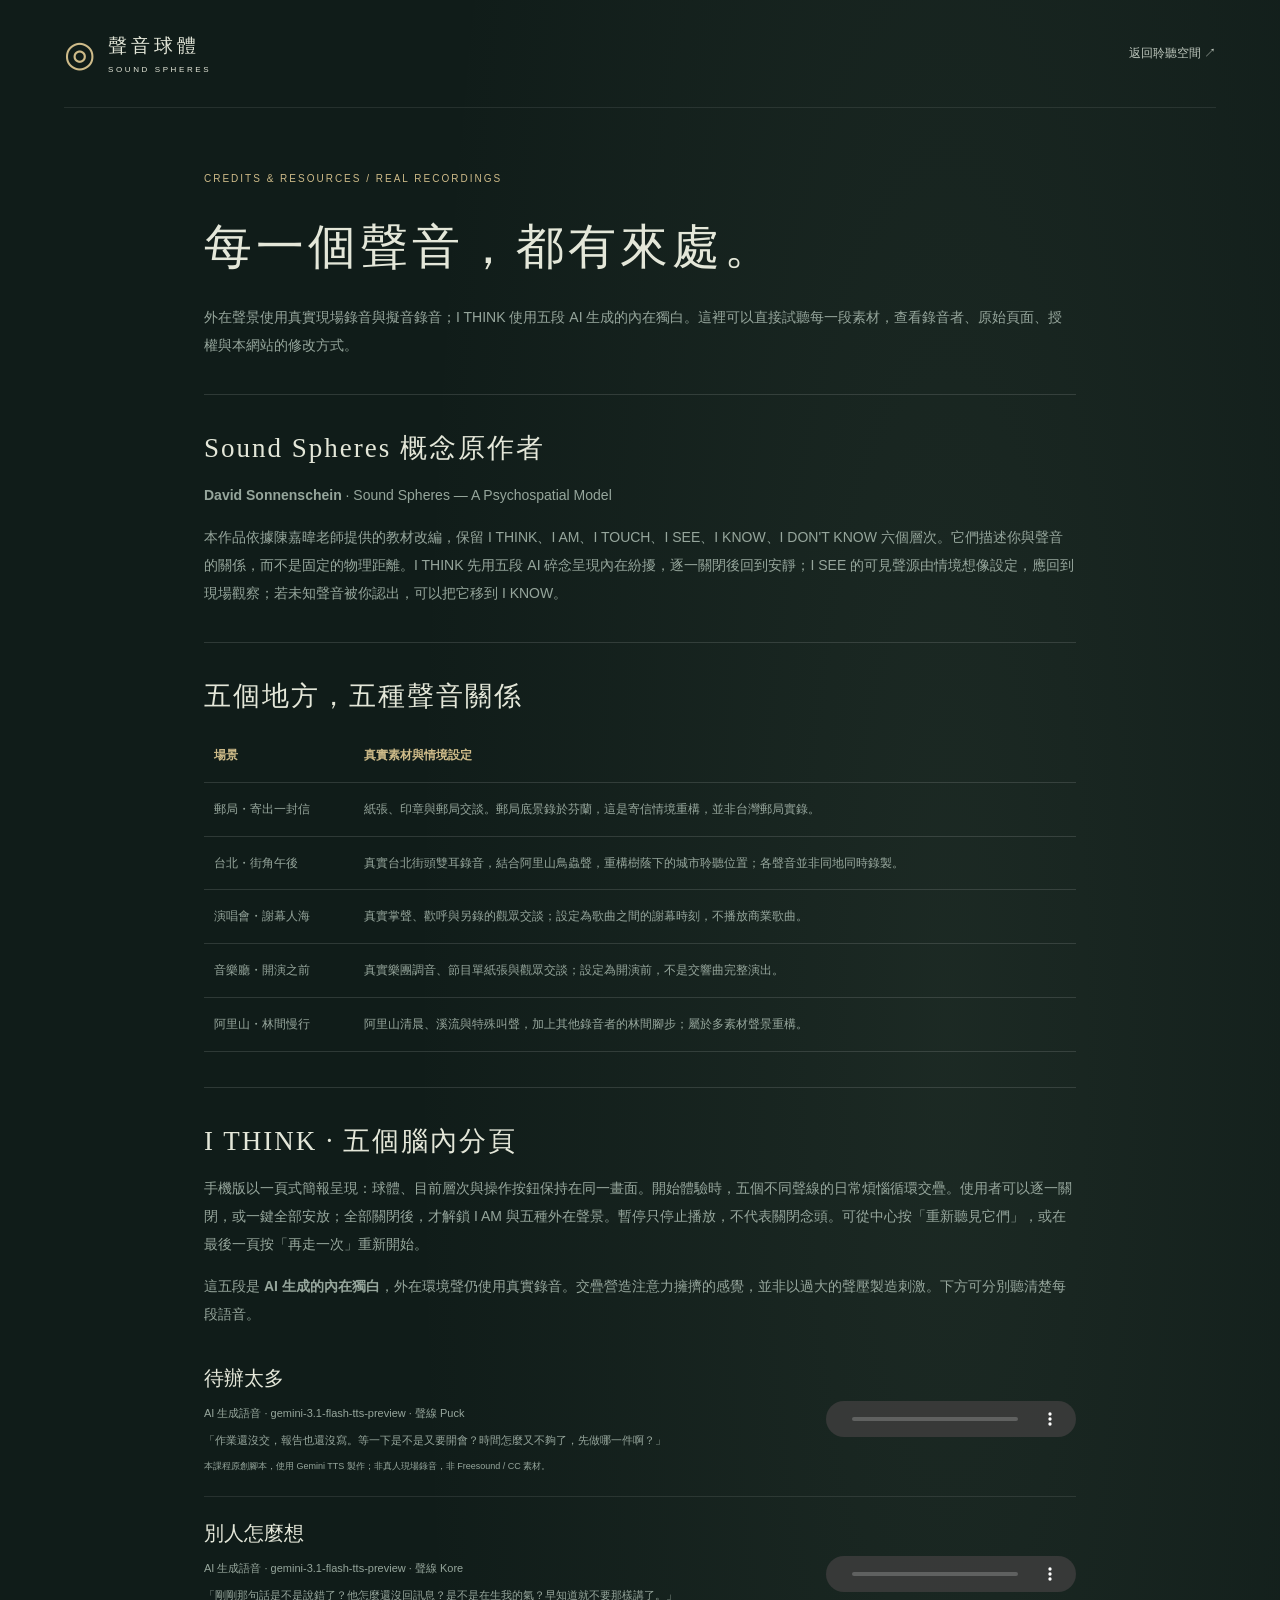
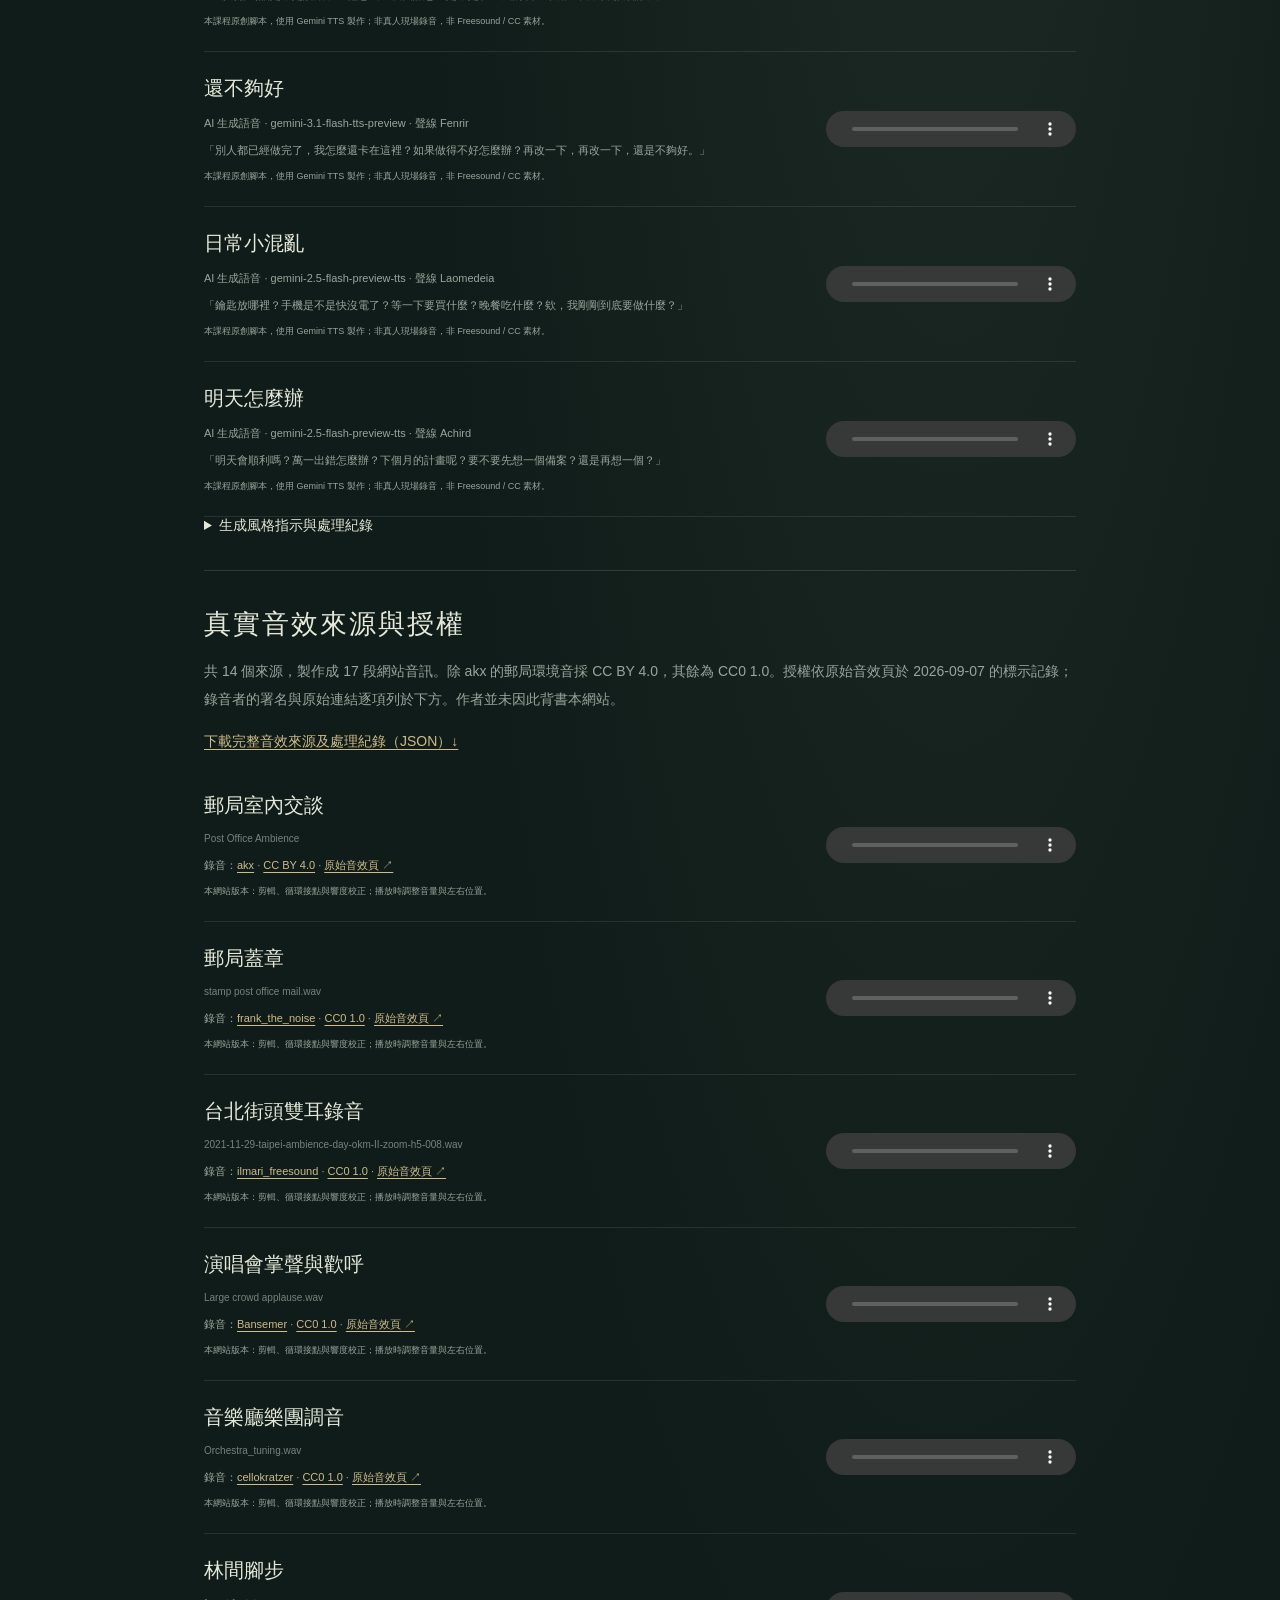
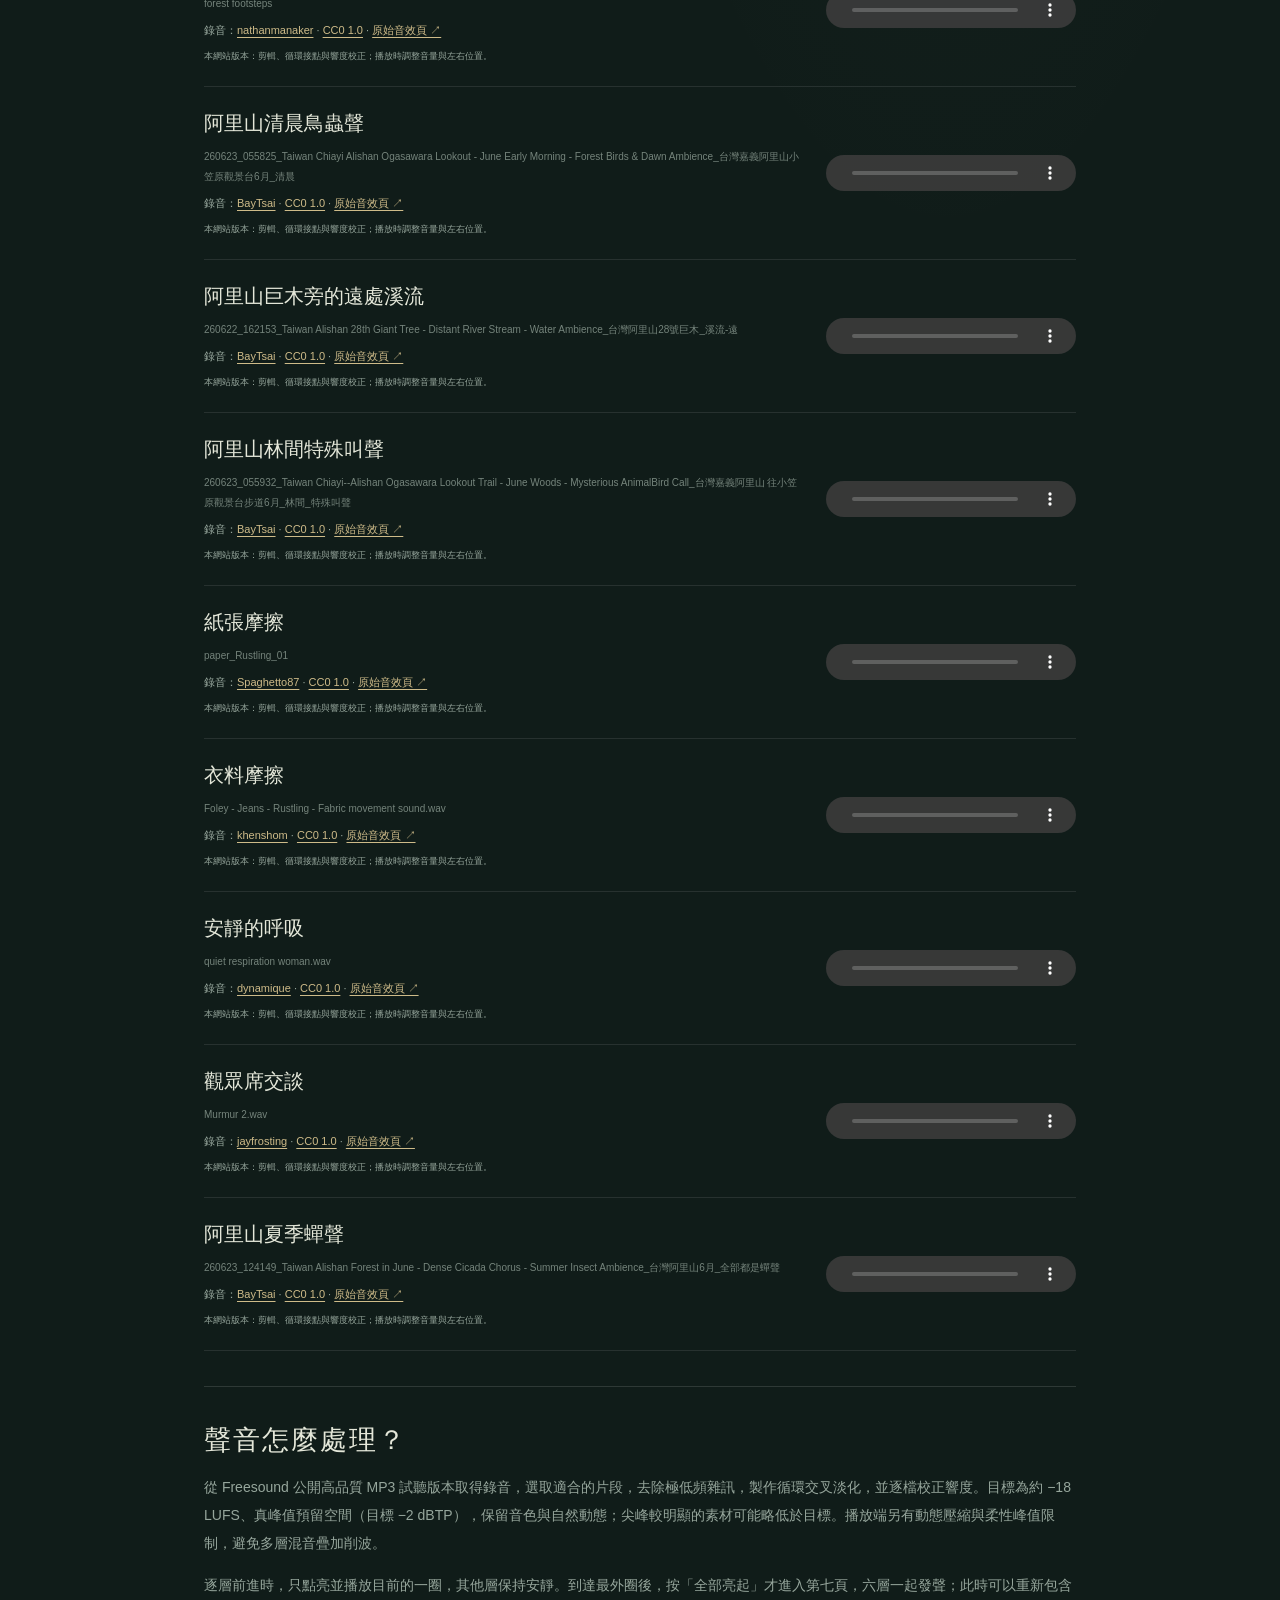
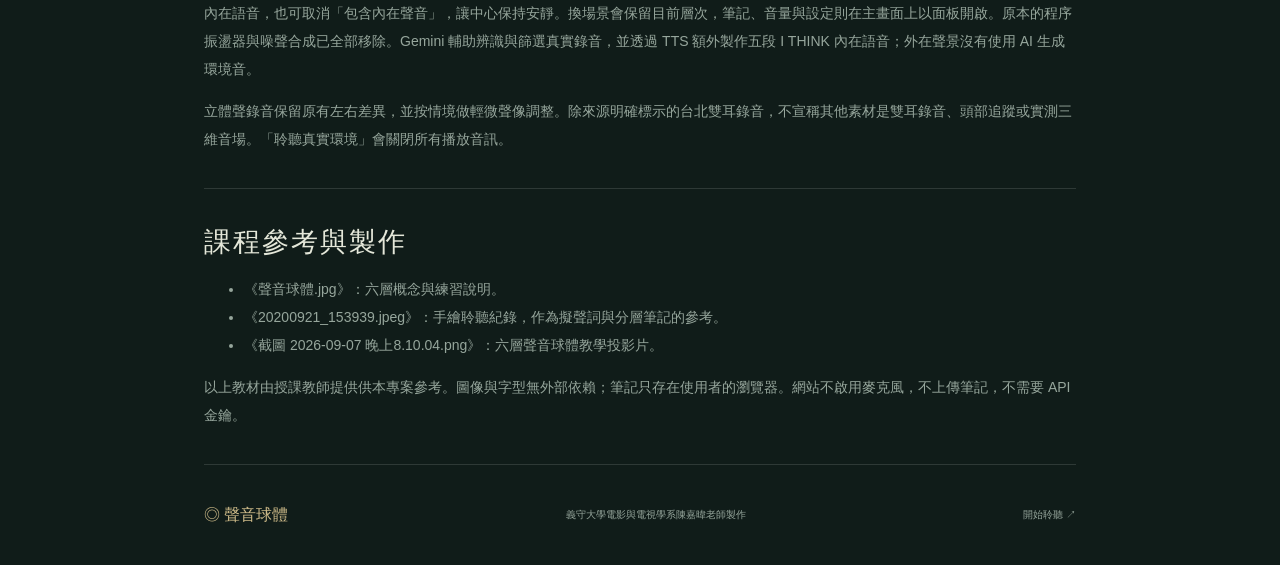
==== commit b88bd7a9: "Make listening experience a mobile-first single-screen slide journey" ====
--- a/resources.html
+++ b/resources.html
@@ -1 +1 @@
-<!doctype html><html lang="zh-Hant"><head><meta charset="utf-8"><meta name="viewport" content="width=device-width,initial-scale=1"><title>Resources — 聲音球體</title><link rel="stylesheet" href="style.css?v=3"></head><body><header><a class="brand" href="index.html">◎ <span>聲音球體<small>SOUND SPHERES</small></span></a><nav><a href="index.html">返回聆聽空間 ↗</a></nav></header><main class="resource-main"><div class="eyebrow">CREDITS & RESOURCES / REAL RECORDINGS</div><h1>每一個聲音，都有來處。</h1><p>外在聲景使用真實現場錄音與擬音錄音；I THINK 使用五段 AI 生成的內在獨白。這裡可以直接試聽每一段素材，查看錄音者、原始頁面、授權與本網站的修改方式。</p><section><h2>Sound Spheres 概念原作者</h2><p><strong>David Sonnenschein</strong> · Sound Spheres — A Psychospatial Model</p><p>本作品依據陳嘉暐老師提供的教材改編，保留 I THINK、I AM、I TOUCH、I SEE、I KNOW、I DON'T KNOW 六個層次。它們描述你與聲音的關係，而不是固定的物理距離。I THINK 先用五段 AI 碎念呈現內在紛擾，逐一關閉後回到安靜；I SEE 的可見聲源由情境想像設定，應回到現場觀察；若未知聲音被你認出，可以把它移到 I KNOW。</p></section><section><h2>五個地方，五種聲音關係</h2><table><thead><tr><th>場景</th><th>真實素材與情境設定</th></tr></thead><tbody><tr><td>郵局・寄出一封信</td><td>紙張、印章與郵局交談。郵局底景錄於芬蘭，這是寄信情境重構，並非台灣郵局實錄。</td></tr><tr><td>台北・街角午後</td><td>真實台北街頭雙耳錄音，結合阿里山鳥蟲聲，重構樹蔭下的城市聆聽位置；各聲音並非同地同時錄製。</td></tr><tr><td>演唱會・謝幕人海</td><td>真實掌聲、歡呼與另錄的觀眾交談；設定為歌曲之間的謝幕時刻，不播放商業歌曲。</td></tr><tr><td>音樂廳・開演之前</td><td>真實樂團調音、節目單紙張與觀眾交談；設定為開演前，不是交響曲完整演出。</td></tr><tr><td>阿里山・林間慢行</td><td>阿里山清晨、溪流與特殊叫聲，加上其他錄音者的林間腳步；屬於多素材聲景重構。</td></tr></tbody></table></section><section><h2>I THINK · 五個腦內分頁</h2><p>開始體驗時，五個不同聲線的日常煩惱循環交疊。使用者可以逐一關閉，或一鍵全部安放；全部關閉後，才解鎖 I AM 與五種外在聲景。暫停只停止播放，不代表關閉念頭。可按「再體驗一次」重新開始。</p><p>這五段是 <strong>AI 生成的內在獨白</strong>，外在環境聲仍使用真實錄音。交疊營造注意力擁擠的感覺，並非以過大的聲壓製造刺激。下方可分別聽清楚每段語音。</p><article class="credit"><div><h3>待辦太多</h3><p>AI 生成語音 · gemini-3.1-flash-tts-preview · 聲線 Puck</p><p>「作業還沒交，報告也還沒寫。等一下是不是又要開會？時間怎麼又不夠了，先做哪一件啊？」</p><small>本課程原創腳本，使用 Gemini TTS 製作；非真人現場錄音，非 Freesound / CC 素材。</small></div><audio controls preload="none" src="audio/think-deadline.mp3" aria-label="試聽內在聲音：待辦太多"></audio></article><article class="credit"><div><h3>別人怎麼想</h3><p>AI 生成語音 · gemini-3.1-flash-tts-preview · 聲線 Kore</p><p>「剛剛那句話是不是說錯了？他怎麼還沒回訊息？是不是在生我的氣？早知道就不要那樣講了。」</p><small>本課程原創腳本，使用 Gemini TTS 製作；非真人現場錄音，非 Freesound / CC 素材。</small></div><audio controls preload="none" src="audio/think-social.mp3" aria-label="試聽內在聲音：別人怎麼想"></audio></article><article class="credit"><div><h3>還不夠好</h3><p>AI 生成語音 · gemini-3.1-flash-tts-preview · 聲線 Fenrir</p><p>「別人都已經做完了，我怎麼還卡在這裡？如果做得不好怎麼辦？再改一下，再改一下，還是不夠好。」</p><small>本課程原創腳本，使用 Gemini TTS 製作；非真人現場錄音，非 Freesound / CC 素材。</small></div><audio controls preload="none" src="audio/think-perfect.mp3" aria-label="試聽內在聲音：還不夠好"></audio></article><article class="credit"><div><h3>日常小混亂</h3><p>AI 生成語音 · gemini-2.5-flash-preview-tts · 聲線 Laomedeia</p><p>「鑰匙放哪裡？手機是不是快沒電了？等一下要買什麼？晚餐吃什麼？欸，我剛剛到底要做什麼？」</p><small>本課程原創腳本，使用 Gemini TTS 製作；非真人現場錄音，非 Freesound / CC 素材。</small></div><audio controls preload="none" src="audio/think-daily.mp3" aria-label="試聽內在聲音：日常小混亂"></audio></article><article class="credit"><div><h3>明天怎麼辦</h3><p>AI 生成語音 · gemini-2.5-flash-preview-tts · 聲線 Achird</p><p>「明天會順利嗎？萬一出錯怎麼辦？下個月的計畫呢？要不要先想一個備案？還是再想一個？」</p><small>本課程原創腳本，使用 Gemini TTS 製作；非真人現場錄音，非 Freesound / CC 素材。</small></div><audio controls preload="none" src="audio/think-future.mp3" aria-label="試聽內在聲音：明天怎麼辦"></audio></article><details><summary>生成風格指示與處理紀錄</summary><p>Read only the exact Traditional Chinese transcript in natural Taiwan Mandarin. Perform a private inner monologue: quick, restless, slightly anxious, conversational muttering, close and dry. Clearly intelligible rather than breathy whispering. Do not shout, sing, add words, or include music or sound effects. Use varied pacing with small hesitations, like everyday worries circling in the mind.</p><p>2026-09-07 製作；語音經基本等化、響度校正與結尾留白，再轉為 MP3。目標 −20 LUFS / −3 dBTP；逐段實測值見 <a href="audio/inner-voices.json">生成紀錄 JSON</a>。網站播放採固定立體聲位置、交錯起點與平滑靜音，並於輸出端控制峰值。語音檔已預先生成，學生不需 API 或帳號。</p></details></section><section><h2>真實音效來源與授權</h2><p>共 14 個來源，製作成 17 段網站音訊。除 akx 的郵局環境音採 CC BY 4.0，其餘為 CC0 1.0。授權依原始音效頁於 2026-09-07 的標示記錄；錄音者的署名與原始連結逐項列於下方。作者並未因此背書本網站。</p><p><a href="audio/credits.json">下載完整音效來源及處理紀錄（JSON）↓</a></p><article class="credit"><div><h3>郵局室內交談</h3><p class="credit-title">Post Office Ambience</p><p>錄音：<a href="https://freesound.org/people/akx/">akx</a> · <a href="https://creativecommons.org/licenses/by/4.0/">CC BY 4.0</a> · <a href="https://freesound.org/people/akx/sounds/211143/">原始音效頁 ↗</a></p><small>本網站版本：剪輯、循環接點與響度校正；播放時調整音量與左右位置。</small></div><audio controls preload="none" src="audio/post-office.mp3" aria-label="試聽郵局室內交談"></audio></article><article class="credit"><div><h3>郵局蓋章</h3><p class="credit-title">stamp post office mail.wav</p><p>錄音：<a href="https://freesound.org/people/frank_the_noise/">frank_the_noise</a> · <a href="http://creativecommons.org/publicdomain/zero/1.0/">CC0 1.0</a> · <a href="https://freesound.org/people/frank_the_noise/sounds/160879/">原始音效頁 ↗</a></p><small>本網站版本：剪輯、循環接點與響度校正；播放時調整音量與左右位置。</small></div><audio controls preload="none" src="audio/stamp.mp3" aria-label="試聽郵局蓋章"></audio></article><article class="credit"><div><h3>台北街頭雙耳錄音</h3><p class="credit-title">2021-11-29-taipei-ambience-day-okm-II-zoom-h5-008.wav</p><p>錄音：<a href="https://freesound.org/people/ilmari_freesound/">ilmari_freesound</a> · <a href="http://creativecommons.org/publicdomain/zero/1.0/">CC0 1.0</a> · <a href="https://freesound.org/people/ilmari_freesound/sounds/609867/">原始音效頁 ↗</a></p><small>本網站版本：剪輯、循環接點與響度校正；播放時調整音量與左右位置。</small></div><audio controls preload="none" src="audio/taipei.mp3" aria-label="試聽台北街頭雙耳錄音"></audio></article><article class="credit"><div><h3>演唱會掌聲與歡呼</h3><p class="credit-title">Large crowd applause.wav</p><p>錄音：<a href="https://freesound.org/people/Bansemer/">Bansemer</a> · <a href="http://creativecommons.org/publicdomain/zero/1.0/">CC0 1.0</a> · <a href="https://freesound.org/people/Bansemer/sounds/160493/">原始音效頁 ↗</a></p><small>本網站版本：剪輯、循環接點與響度校正；播放時調整音量與左右位置。</small></div><audio controls preload="none" src="audio/crowd.mp3" aria-label="試聽演唱會掌聲與歡呼"></audio></article><article class="credit"><div><h3>音樂廳樂團調音</h3><p class="credit-title">Orchestra_tuning.wav</p><p>錄音：<a href="https://freesound.org/people/cellokratzer/">cellokratzer</a> · <a href="http://creativecommons.org/publicdomain/zero/1.0/">CC0 1.0</a> · <a href="https://freesound.org/people/cellokratzer/sounds/502939/">原始音效頁 ↗</a></p><small>本網站版本：剪輯、循環接點與響度校正；播放時調整音量與左右位置。</small></div><audio controls preload="none" src="audio/orchestra.mp3" aria-label="試聽音樂廳樂團調音"></audio></article><article class="credit"><div><h3>林間腳步</h3><p class="credit-title">forest footsteps</p><p>錄音：<a href="https://freesound.org/people/nathanmanaker/">nathanmanaker</a> · <a href="http://creativecommons.org/publicdomain/zero/1.0/">CC0 1.0</a> · <a href="https://freesound.org/people/nathanmanaker/sounds/486953/">原始音效頁 ↗</a></p><small>本網站版本：剪輯、循環接點與響度校正；播放時調整音量與左右位置。</small></div><audio controls preload="none" src="audio/forest-steps.mp3" aria-label="試聽林間腳步"></audio></article><article class="credit"><div><h3>阿里山清晨鳥蟲聲</h3><p class="credit-title">260623_055825_Taiwan Chiayi Alishan Ogasawara Lookout - June Early Morning - Forest Birds &amp; Dawn Ambience_台灣嘉義阿里山小笠原觀景台6月_清晨</p><p>錄音：<a href="https://freesound.org/people/BayTsai/">BayTsai</a> · <a href="http://creativecommons.org/publicdomain/zero/1.0/">CC0 1.0</a> · <a href="https://freesound.org/people/BayTsai/sounds/860231/">原始音效頁 ↗</a></p><small>本網站版本：剪輯、循環接點與響度校正；播放時調整音量與左右位置。</small></div><audio controls preload="none" src="audio/forest-birds.mp3" aria-label="試聽阿里山清晨鳥蟲聲"></audio></article><article class="credit"><div><h3>阿里山巨木旁的遠處溪流</h3><p class="credit-title">260622_162153_Taiwan Alishan 28th Giant Tree - Distant River Stream - Water Ambience_台灣阿里山28號巨木_溪流-遠</p><p>錄音：<a href="https://freesound.org/people/BayTsai/">BayTsai</a> · <a href="http://creativecommons.org/publicdomain/zero/1.0/">CC0 1.0</a> · <a href="https://freesound.org/people/BayTsai/sounds/860229/">原始音效頁 ↗</a></p><small>本網站版本：剪輯、循環接點與響度校正；播放時調整音量與左右位置。</small></div><audio controls preload="none" src="audio/forest-stream.mp3" aria-label="試聽阿里山巨木旁的遠處溪流"></audio></article><article class="credit"><div><h3>阿里山林間特殊叫聲</h3><p class="credit-title">260623_055932_Taiwan Chiayi--Alishan Ogasawara Lookout Trail - June Woods - Mysterious AnimalBird Call_台灣嘉義阿里山 往小笠原觀景台步道6月_林間_特殊叫聲</p><p>錄音：<a href="https://freesound.org/people/BayTsai/">BayTsai</a> · <a href="http://creativecommons.org/publicdomain/zero/1.0/">CC0 1.0</a> · <a href="https://freesound.org/people/BayTsai/sounds/860232/">原始音效頁 ↗</a></p><small>本網站版本：剪輯、循環接點與響度校正；播放時調整音量與左右位置。</small></div><audio controls preload="none" src="audio/forest-unknown.mp3" aria-label="試聽阿里山林間特殊叫聲"></audio></article><article class="credit"><div><h3>紙張摩擦</h3><p class="credit-title">paper_Rustling_01</p><p>錄音：<a href="https://freesound.org/people/Spaghetto87/">Spaghetto87</a> · <a href="http://creativecommons.org/publicdomain/zero/1.0/">CC0 1.0</a> · <a href="https://freesound.org/people/Spaghetto87/sounds/731482/">原始音效頁 ↗</a></p><small>本網站版本：剪輯、循環接點與響度校正；播放時調整音量與左右位置。</small></div><audio controls preload="none" src="audio/paper.mp3" aria-label="試聽紙張摩擦"></audio></article><article class="credit"><div><h3>衣料摩擦</h3><p class="credit-title">Foley - Jeans - Rustling - Fabric movement sound.wav</p><p>錄音：<a href="https://freesound.org/people/khenshom/">khenshom</a> · <a href="http://creativecommons.org/publicdomain/zero/1.0/">CC0 1.0</a> · <a href="https://freesound.org/people/khenshom/sounds/481081/">原始音效頁 ↗</a></p><small>本網站版本：剪輯、循環接點與響度校正；播放時調整音量與左右位置。</small></div><audio controls preload="none" src="audio/cloth.mp3" aria-label="試聽衣料摩擦"></audio></article><article class="credit"><div><h3>安靜的呼吸</h3><p class="credit-title">quiet respiration woman.wav</p><p>錄音：<a href="https://freesound.org/people/dynamique/">dynamique</a> · <a href="http://creativecommons.org/publicdomain/zero/1.0/">CC0 1.0</a> · <a href="https://freesound.org/people/dynamique/sounds/554735/">原始音效頁 ↗</a></p><small>本網站版本：剪輯、循環接點與響度校正；播放時調整音量與左右位置。</small></div><audio controls preload="none" src="audio/breath.mp3" aria-label="試聽安靜的呼吸"></audio></article><article class="credit"><div><h3>觀眾席交談</h3><p class="credit-title">Murmur 2.wav</p><p>錄音：<a href="https://freesound.org/people/jayfrosting/">jayfrosting</a> · <a href="http://creativecommons.org/publicdomain/zero/1.0/">CC0 1.0</a> · <a href="https://freesound.org/people/jayfrosting/sounds/333415/">原始音效頁 ↗</a></p><small>本網站版本：剪輯、循環接點與響度校正；播放時調整音量與左右位置。</small></div><audio controls preload="none" src="audio/audience.mp3" aria-label="試聽觀眾席交談"></audio></article><article class="credit"><div><h3>阿里山夏季蟬聲</h3><p class="credit-title">260623_124149_Taiwan Alishan Forest in June - Dense Cicada Chorus - Summer Insect Ambience_台灣阿里山6月_全部都是蟬聲</p><p>錄音：<a href="https://freesound.org/people/BayTsai/">BayTsai</a> · <a href="http://creativecommons.org/publicdomain/zero/1.0/">CC0 1.0</a> · <a href="https://freesound.org/people/BayTsai/sounds/860235/">原始音效頁 ↗</a></p><small>本網站版本：剪輯、循環接點與響度校正；播放時調整音量與左右位置。</small></div><audio controls preload="none" src="audio/cicadas.mp3" aria-label="試聽阿里山夏季蟬聲"></audio></article></section><section><h2>聲音怎麼處理？</h2><p>從 Freesound 公開高品質 MP3 試聽版本取得錄音，選取適合的片段，去除極低頻雜訊，製作循環交叉淡化，並逐檔校正響度。目標為約 −18 LUFS、真峰值預留空間（目標 −2 dBTP），保留音色與自然動態；尖峰較明顯的素材可能略低於目標。播放端另有動態壓縮與柔性峰值限制，避免多層混音疊加削波。</p><p>「完整聲景」混合不同位置的錄音；「逐層展開」突顯目前層次並保留較輕的內層；「只聽這一層」則關閉其他層。原本的程序振盪器與噪聲合成已全部移除。Gemini 輔助辨識與篩選真實錄音，並透過 TTS 額外製作五段 I THINK 內在語音；外在聲景沒有使用 AI 生成環境音。</p><p>立體聲錄音保留原有左右差異，並按情境做輕微聲像調整。除來源明確標示的台北雙耳錄音，不宣稱其他素材是雙耳錄音、頭部追蹤或實測三維音場。「聆聽真實環境」會關閉所有播放音訊。</p></section><section><h2>課程參考與製作</h2><ul><li>《聲音球體.jpg》：六層概念與練習說明。</li><li>《20200921_153939.jpeg》：手繪聆聽紀錄，作為擬聲詞與分層筆記的參考。</li><li>《截圖 2026-09-07 晚上8.10.04.png》：六層聲音球體教學投影片。</li></ul><p>以上教材由授課教師提供供本專案參考。圖像與字型無外部依賴；筆記只存在使用者的瀏覽器。網站不啟用麥克風，不上傳筆記，不需要 API 金鑰。</p></section><footer><span>◎ 聲音球體</span><p>義守大學電影與電視學系陳嘉暐老師製作</p><a href="index.html">開始聆聽 ↗</a></footer></main><script>document.addEventListener('play',event=>{if(event.target.tagName==='AUDIO')document.querySelectorAll('audio').forEach(a=>{if(a!==event.target)a.pause()})},true);document.addEventListener('visibilitychange',()=>{if(document.hidden)document.querySelectorAll('audio').forEach(a=>a.pause())});</script></body></html>+<!doctype html><html lang="zh-Hant"><head><meta charset="utf-8"><meta name="viewport" content="width=device-width,initial-scale=1"><title>Resources — 聲音球體</title><link rel="stylesheet" href="style.css?v=3"></head><body><header><a class="brand" href="index.html">◎ <span>聲音球體<small>SOUND SPHERES</small></span></a><nav><a href="index.html">返回聆聽空間 ↗</a></nav></header><main class="resource-main"><div class="eyebrow">CREDITS & RESOURCES / REAL RECORDINGS</div><h1>每一個聲音，都有來處。</h1><p>外在聲景使用真實現場錄音與擬音錄音；I THINK 使用五段 AI 生成的內在獨白。這裡可以直接試聽每一段素材，查看錄音者、原始頁面、授權與本網站的修改方式。</p><section><h2>Sound Spheres 概念原作者</h2><p><strong>David Sonnenschein</strong> · Sound Spheres — A Psychospatial Model</p><p>本作品依據陳嘉暐老師提供的教材改編，保留 I THINK、I AM、I TOUCH、I SEE、I KNOW、I DON'T KNOW 六個層次。它們描述你與聲音的關係，而不是固定的物理距離。I THINK 先用五段 AI 碎念呈現內在紛擾，逐一關閉後回到安靜；I SEE 的可見聲源由情境想像設定，應回到現場觀察；若未知聲音被你認出，可以把它移到 I KNOW。</p></section><section><h2>五個地方，五種聲音關係</h2><table><thead><tr><th>場景</th><th>真實素材與情境設定</th></tr></thead><tbody><tr><td>郵局・寄出一封信</td><td>紙張、印章與郵局交談。郵局底景錄於芬蘭，這是寄信情境重構，並非台灣郵局實錄。</td></tr><tr><td>台北・街角午後</td><td>真實台北街頭雙耳錄音，結合阿里山鳥蟲聲，重構樹蔭下的城市聆聽位置；各聲音並非同地同時錄製。</td></tr><tr><td>演唱會・謝幕人海</td><td>真實掌聲、歡呼與另錄的觀眾交談；設定為歌曲之間的謝幕時刻，不播放商業歌曲。</td></tr><tr><td>音樂廳・開演之前</td><td>真實樂團調音、節目單紙張與觀眾交談；設定為開演前，不是交響曲完整演出。</td></tr><tr><td>阿里山・林間慢行</td><td>阿里山清晨、溪流與特殊叫聲，加上其他錄音者的林間腳步；屬於多素材聲景重構。</td></tr></tbody></table></section><section><h2>I THINK · 五個腦內分頁</h2><p>手機版以一頁式簡報呈現：球體、目前層次與操作按鈕保持在同一畫面。開始體驗時，五個不同聲線的日常煩惱循環交疊。使用者可以逐一關閉，或一鍵全部安放；全部關閉後，才解鎖 I AM 與五種外在聲景。暫停只停止播放，不代表關閉念頭。可從中心按「重新聽見它們」，或在最後一頁按「再走一次」重新開始。</p><p>這五段是 <strong>AI 生成的內在獨白</strong>，外在環境聲仍使用真實錄音。交疊營造注意力擁擠的感覺，並非以過大的聲壓製造刺激。下方可分別聽清楚每段語音。</p><article class="credit"><div><h3>待辦太多</h3><p>AI 生成語音 · gemini-3.1-flash-tts-preview · 聲線 Puck</p><p>「作業還沒交，報告也還沒寫。等一下是不是又要開會？時間怎麼又不夠了，先做哪一件啊？」</p><small>本課程原創腳本，使用 Gemini TTS 製作；非真人現場錄音，非 Freesound / CC 素材。</small></div><audio controls preload="none" src="audio/think-deadline.mp3" aria-label="試聽內在聲音：待辦太多"></audio></article><article class="credit"><div><h3>別人怎麼想</h3><p>AI 生成語音 · gemini-3.1-flash-tts-preview · 聲線 Kore</p><p>「剛剛那句話是不是說錯了？他怎麼還沒回訊息？是不是在生我的氣？早知道就不要那樣講了。」</p><small>本課程原創腳本，使用 Gemini TTS 製作；非真人現場錄音，非 Freesound / CC 素材。</small></div><audio controls preload="none" src="audio/think-social.mp3" aria-label="試聽內在聲音：別人怎麼想"></audio></article><article class="credit"><div><h3>還不夠好</h3><p>AI 生成語音 · gemini-3.1-flash-tts-preview · 聲線 Fenrir</p><p>「別人都已經做完了，我怎麼還卡在這裡？如果做得不好怎麼辦？再改一下，再改一下，還是不夠好。」</p><small>本課程原創腳本，使用 Gemini TTS 製作；非真人現場錄音，非 Freesound / CC 素材。</small></div><audio controls preload="none" src="audio/think-perfect.mp3" aria-label="試聽內在聲音：還不夠好"></audio></article><article class="credit"><div><h3>日常小混亂</h3><p>AI 生成語音 · gemini-2.5-flash-preview-tts · 聲線 Laomedeia</p><p>「鑰匙放哪裡？手機是不是快沒電了？等一下要買什麼？晚餐吃什麼？欸，我剛剛到底要做什麼？」</p><small>本課程原創腳本，使用 Gemini TTS 製作；非真人現場錄音，非 Freesound / CC 素材。</small></div><audio controls preload="none" src="audio/think-daily.mp3" aria-label="試聽內在聲音：日常小混亂"></audio></article><article class="credit"><div><h3>明天怎麼辦</h3><p>AI 生成語音 · gemini-2.5-flash-preview-tts · 聲線 Achird</p><p>「明天會順利嗎？萬一出錯怎麼辦？下個月的計畫呢？要不要先想一個備案？還是再想一個？」</p><small>本課程原創腳本，使用 Gemini TTS 製作；非真人現場錄音，非 Freesound / CC 素材。</small></div><audio controls preload="none" src="audio/think-future.mp3" aria-label="試聽內在聲音：明天怎麼辦"></audio></article><details><summary>生成風格指示與處理紀錄</summary><p>Read only the exact Traditional Chinese transcript in natural Taiwan Mandarin. Perform a private inner monologue: quick, restless, slightly anxious, conversational muttering, close and dry. Clearly intelligible rather than breathy whispering. Do not shout, sing, add words, or include music or sound effects. Use varied pacing with small hesitations, like everyday worries circling in the mind.</p><p>2026-09-07 製作；語音經基本等化、響度校正與結尾留白，再轉為 MP3。目標 −20 LUFS / −3 dBTP；逐段實測值見 <a href="audio/inner-voices.json">生成紀錄 JSON</a>。網站播放採固定立體聲位置、交錯起點與平滑靜音，並於輸出端控制峰值。語音檔已預先生成，學生不需 API 或帳號。</p></details></section><section><h2>真實音效來源與授權</h2><p>共 14 個來源，製作成 17 段網站音訊。除 akx 的郵局環境音採 CC BY 4.0，其餘為 CC0 1.0。授權依原始音效頁於 2026-09-07 的標示記錄；錄音者的署名與原始連結逐項列於下方。作者並未因此背書本網站。</p><p><a href="audio/credits.json">下載完整音效來源及處理紀錄（JSON）↓</a></p><article class="credit"><div><h3>郵局室內交談</h3><p class="credit-title">Post Office Ambience</p><p>錄音：<a href="https://freesound.org/people/akx/">akx</a> · <a href="https://creativecommons.org/licenses/by/4.0/">CC BY 4.0</a> · <a href="https://freesound.org/people/akx/sounds/211143/">原始音效頁 ↗</a></p><small>本網站版本：剪輯、循環接點與響度校正；播放時調整音量與左右位置。</small></div><audio controls preload="none" src="audio/post-office.mp3" aria-label="試聽郵局室內交談"></audio></article><article class="credit"><div><h3>郵局蓋章</h3><p class="credit-title">stamp post office mail.wav</p><p>錄音：<a href="https://freesound.org/people/frank_the_noise/">frank_the_noise</a> · <a href="http://creativecommons.org/publicdomain/zero/1.0/">CC0 1.0</a> · <a href="https://freesound.org/people/frank_the_noise/sounds/160879/">原始音效頁 ↗</a></p><small>本網站版本：剪輯、循環接點與響度校正；播放時調整音量與左右位置。</small></div><audio controls preload="none" src="audio/stamp.mp3" aria-label="試聽郵局蓋章"></audio></article><article class="credit"><div><h3>台北街頭雙耳錄音</h3><p class="credit-title">2021-11-29-taipei-ambience-day-okm-II-zoom-h5-008.wav</p><p>錄音：<a href="https://freesound.org/people/ilmari_freesound/">ilmari_freesound</a> · <a href="http://creativecommons.org/publicdomain/zero/1.0/">CC0 1.0</a> · <a href="https://freesound.org/people/ilmari_freesound/sounds/609867/">原始音效頁 ↗</a></p><small>本網站版本：剪輯、循環接點與響度校正；播放時調整音量與左右位置。</small></div><audio controls preload="none" src="audio/taipei.mp3" aria-label="試聽台北街頭雙耳錄音"></audio></article><article class="credit"><div><h3>演唱會掌聲與歡呼</h3><p class="credit-title">Large crowd applause.wav</p><p>錄音：<a href="https://freesound.org/people/Bansemer/">Bansemer</a> · <a href="http://creativecommons.org/publicdomain/zero/1.0/">CC0 1.0</a> · <a href="https://freesound.org/people/Bansemer/sounds/160493/">原始音效頁 ↗</a></p><small>本網站版本：剪輯、循環接點與響度校正；播放時調整音量與左右位置。</small></div><audio controls preload="none" src="audio/crowd.mp3" aria-label="試聽演唱會掌聲與歡呼"></audio></article><article class="credit"><div><h3>音樂廳樂團調音</h3><p class="credit-title">Orchestra_tuning.wav</p><p>錄音：<a href="https://freesound.org/people/cellokratzer/">cellokratzer</a> · <a href="http://creativecommons.org/publicdomain/zero/1.0/">CC0 1.0</a> · <a href="https://freesound.org/people/cellokratzer/sounds/502939/">原始音效頁 ↗</a></p><small>本網站版本：剪輯、循環接點與響度校正；播放時調整音量與左右位置。</small></div><audio controls preload="none" src="audio/orchestra.mp3" aria-label="試聽音樂廳樂團調音"></audio></article><article class="credit"><div><h3>林間腳步</h3><p class="credit-title">forest footsteps</p><p>錄音：<a href="https://freesound.org/people/nathanmanaker/">nathanmanaker</a> · <a href="http://creativecommons.org/publicdomain/zero/1.0/">CC0 1.0</a> · <a href="https://freesound.org/people/nathanmanaker/sounds/486953/">原始音效頁 ↗</a></p><small>本網站版本：剪輯、循環接點與響度校正；播放時調整音量與左右位置。</small></div><audio controls preload="none" src="audio/forest-steps.mp3" aria-label="試聽林間腳步"></audio></article><article class="credit"><div><h3>阿里山清晨鳥蟲聲</h3><p class="credit-title">260623_055825_Taiwan Chiayi Alishan Ogasawara Lookout - June Early Morning - Forest Birds &amp; Dawn Ambience_台灣嘉義阿里山小笠原觀景台6月_清晨</p><p>錄音：<a href="https://freesound.org/people/BayTsai/">BayTsai</a> · <a href="http://creativecommons.org/publicdomain/zero/1.0/">CC0 1.0</a> · <a href="https://freesound.org/people/BayTsai/sounds/860231/">原始音效頁 ↗</a></p><small>本網站版本：剪輯、循環接點與響度校正；播放時調整音量與左右位置。</small></div><audio controls preload="none" src="audio/forest-birds.mp3" aria-label="試聽阿里山清晨鳥蟲聲"></audio></article><article class="credit"><div><h3>阿里山巨木旁的遠處溪流</h3><p class="credit-title">260622_162153_Taiwan Alishan 28th Giant Tree - Distant River Stream - Water Ambience_台灣阿里山28號巨木_溪流-遠</p><p>錄音：<a href="https://freesound.org/people/BayTsai/">BayTsai</a> · <a href="http://creativecommons.org/publicdomain/zero/1.0/">CC0 1.0</a> · <a href="https://freesound.org/people/BayTsai/sounds/860229/">原始音效頁 ↗</a></p><small>本網站版本：剪輯、循環接點與響度校正；播放時調整音量與左右位置。</small></div><audio controls preload="none" src="audio/forest-stream.mp3" aria-label="試聽阿里山巨木旁的遠處溪流"></audio></article><article class="credit"><div><h3>阿里山林間特殊叫聲</h3><p class="credit-title">260623_055932_Taiwan Chiayi--Alishan Ogasawara Lookout Trail - June Woods - Mysterious AnimalBird Call_台灣嘉義阿里山 往小笠原觀景台步道6月_林間_特殊叫聲</p><p>錄音：<a href="https://freesound.org/people/BayTsai/">BayTsai</a> · <a href="http://creativecommons.org/publicdomain/zero/1.0/">CC0 1.0</a> · <a href="https://freesound.org/people/BayTsai/sounds/860232/">原始音效頁 ↗</a></p><small>本網站版本：剪輯、循環接點與響度校正；播放時調整音量與左右位置。</small></div><audio controls preload="none" src="audio/forest-unknown.mp3" aria-label="試聽阿里山林間特殊叫聲"></audio></article><article class="credit"><div><h3>紙張摩擦</h3><p class="credit-title">paper_Rustling_01</p><p>錄音：<a href="https://freesound.org/people/Spaghetto87/">Spaghetto87</a> · <a href="http://creativecommons.org/publicdomain/zero/1.0/">CC0 1.0</a> · <a href="https://freesound.org/people/Spaghetto87/sounds/731482/">原始音效頁 ↗</a></p><small>本網站版本：剪輯、循環接點與響度校正；播放時調整音量與左右位置。</small></div><audio controls preload="none" src="audio/paper.mp3" aria-label="試聽紙張摩擦"></audio></article><article class="credit"><div><h3>衣料摩擦</h3><p class="credit-title">Foley - Jeans - Rustling - Fabric movement sound.wav</p><p>錄音：<a href="https://freesound.org/people/khenshom/">khenshom</a> · <a href="http://creativecommons.org/publicdomain/zero/1.0/">CC0 1.0</a> · <a href="https://freesound.org/people/khenshom/sounds/481081/">原始音效頁 ↗</a></p><small>本網站版本：剪輯、循環接點與響度校正；播放時調整音量與左右位置。</small></div><audio controls preload="none" src="audio/cloth.mp3" aria-label="試聽衣料摩擦"></audio></article><article class="credit"><div><h3>安靜的呼吸</h3><p class="credit-title">quiet respiration woman.wav</p><p>錄音：<a href="https://freesound.org/people/dynamique/">dynamique</a> · <a href="http://creativecommons.org/publicdomain/zero/1.0/">CC0 1.0</a> · <a href="https://freesound.org/people/dynamique/sounds/554735/">原始音效頁 ↗</a></p><small>本網站版本：剪輯、循環接點與響度校正；播放時調整音量與左右位置。</small></div><audio controls preload="none" src="audio/breath.mp3" aria-label="試聽安靜的呼吸"></audio></article><article class="credit"><div><h3>觀眾席交談</h3><p class="credit-title">Murmur 2.wav</p><p>錄音：<a href="https://freesound.org/people/jayfrosting/">jayfrosting</a> · <a href="http://creativecommons.org/publicdomain/zero/1.0/">CC0 1.0</a> · <a href="https://freesound.org/people/jayfrosting/sounds/333415/">原始音效頁 ↗</a></p><small>本網站版本：剪輯、循環接點與響度校正；播放時調整音量與左右位置。</small></div><audio controls preload="none" src="audio/audience.mp3" aria-label="試聽觀眾席交談"></audio></article><article class="credit"><div><h3>阿里山夏季蟬聲</h3><p class="credit-title">260623_124149_Taiwan Alishan Forest in June - Dense Cicada Chorus - Summer Insect Ambience_台灣阿里山6月_全部都是蟬聲</p><p>錄音：<a href="https://freesound.org/people/BayTsai/">BayTsai</a> · <a href="http://creativecommons.org/publicdomain/zero/1.0/">CC0 1.0</a> · <a href="https://freesound.org/people/BayTsai/sounds/860235/">原始音效頁 ↗</a></p><small>本網站版本：剪輯、循環接點與響度校正；播放時調整音量與左右位置。</small></div><audio controls preload="none" src="audio/cicadas.mp3" aria-label="試聽阿里山夏季蟬聲"></audio></article></section><section><h2>聲音怎麼處理？</h2><p>從 Freesound 公開高品質 MP3 試聽版本取得錄音，選取適合的片段，去除極低頻雜訊，製作循環交叉淡化，並逐檔校正響度。目標為約 −18 LUFS、真峰值預留空間（目標 −2 dBTP），保留音色與自然動態；尖峰較明顯的素材可能略低於目標。播放端另有動態壓縮與柔性峰值限制，避免多層混音疊加削波。</p><p>逐層前進時，只點亮並播放目前的一圈，其他層保持安靜。到達最外圈後，按「全部亮起」才進入第七頁，六層一起發聲；此時可以重新包含內在語音，也可取消「包含內在聲音」，讓中心保持安靜。換場景會保留目前層次，筆記、音量與設定則在主畫面上以面板開啟。原本的程序振盪器與噪聲合成已全部移除。Gemini 輔助辨識與篩選真實錄音，並透過 TTS 額外製作五段 I THINK 內在語音；外在聲景沒有使用 AI 生成環境音。</p><p>立體聲錄音保留原有左右差異，並按情境做輕微聲像調整。除來源明確標示的台北雙耳錄音，不宣稱其他素材是雙耳錄音、頭部追蹤或實測三維音場。「聆聽真實環境」會關閉所有播放音訊。</p></section><section><h2>課程參考與製作</h2><ul><li>《聲音球體.jpg》：六層概念與練習說明。</li><li>《20200921_153939.jpeg》：手繪聆聽紀錄，作為擬聲詞與分層筆記的參考。</li><li>《截圖 2026-09-07 晚上8.10.04.png》：六層聲音球體教學投影片。</li></ul><p>以上教材由授課教師提供供本專案參考。圖像與字型無外部依賴；筆記只存在使用者的瀏覽器。網站不啟用麥克風，不上傳筆記，不需要 API 金鑰。</p></section><footer><span>◎ 聲音球體</span><p>義守大學電影與電視學系陳嘉暐老師製作</p><a href="index.html">開始聆聽 ↗</a></footer></main><script>document.addEventListener('play',event=>{if(event.target.tagName==='AUDIO')document.querySelectorAll('audio').forEach(a=>{if(a!==event.target)a.pause()})},true);document.addEventListener('visibilitychange',()=>{if(document.hidden)document.querySelectorAll('audio').forEach(a=>a.pause())});</script></body></html>
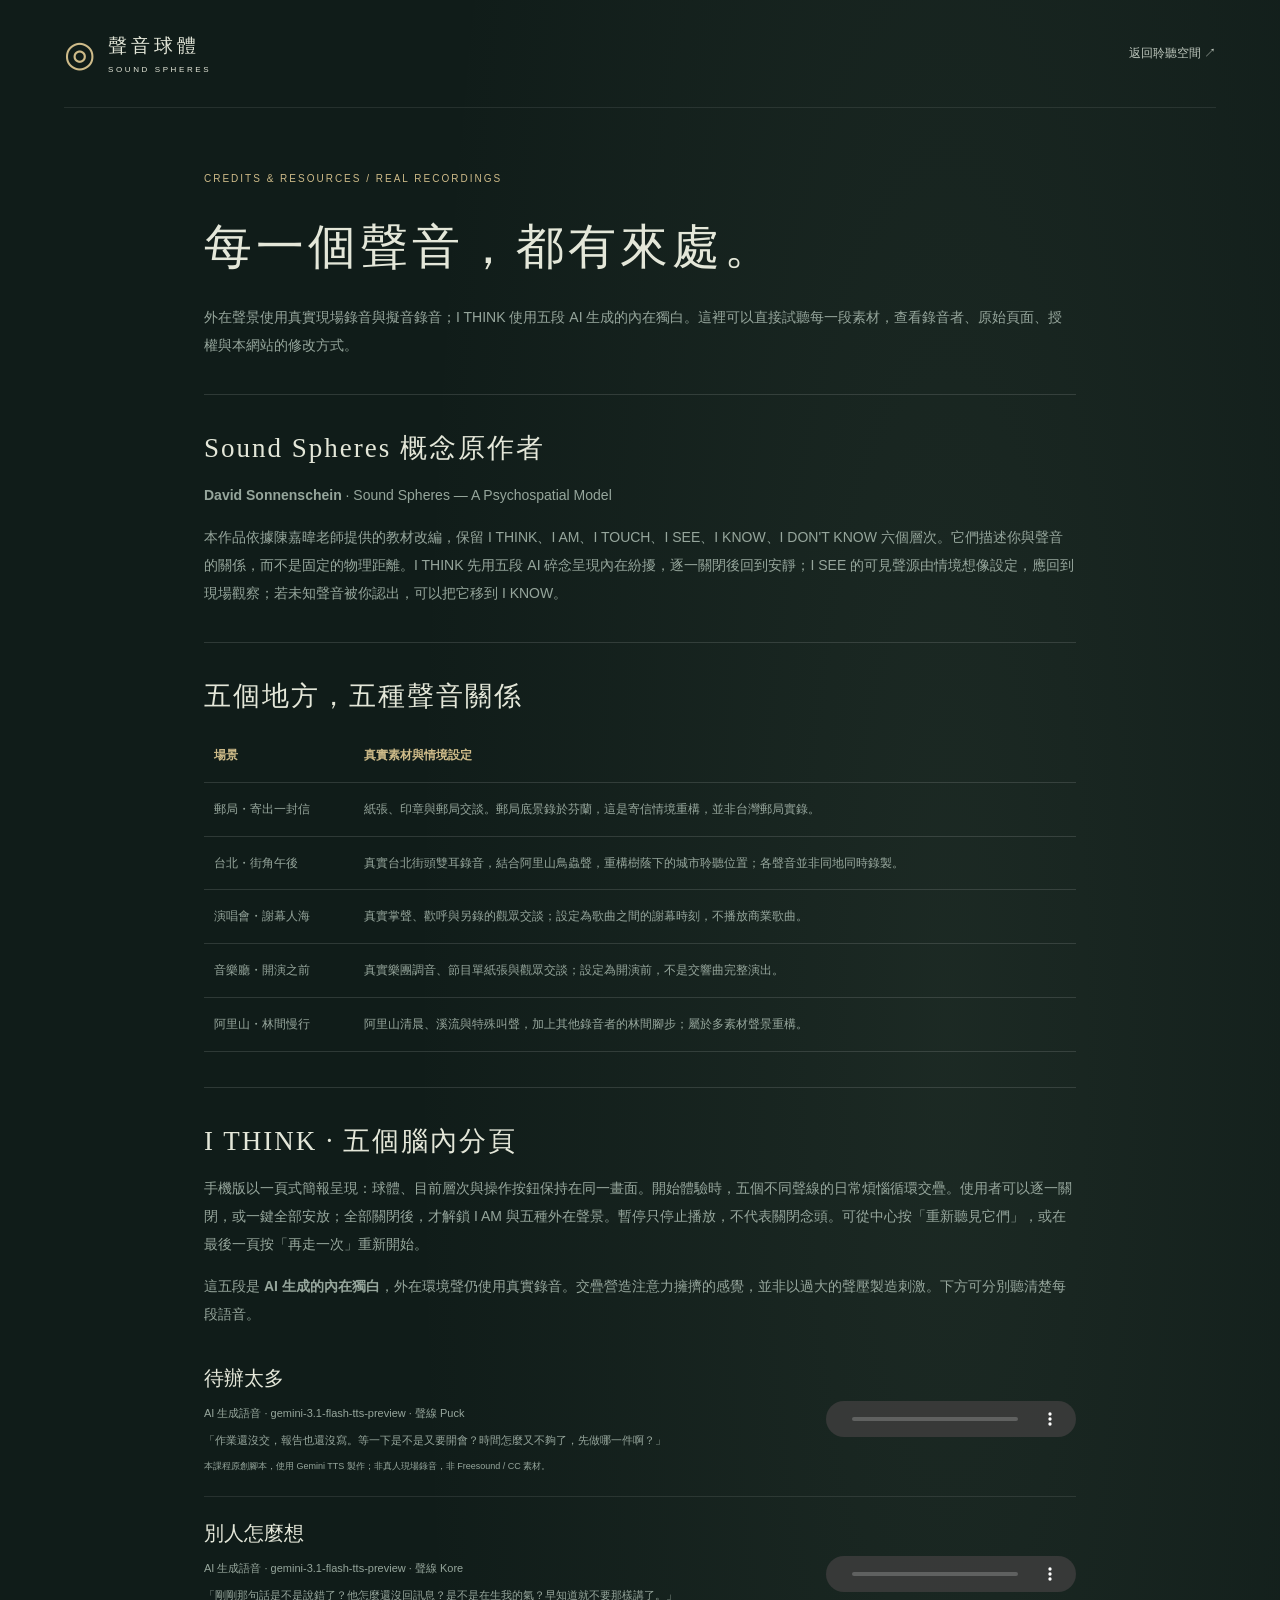
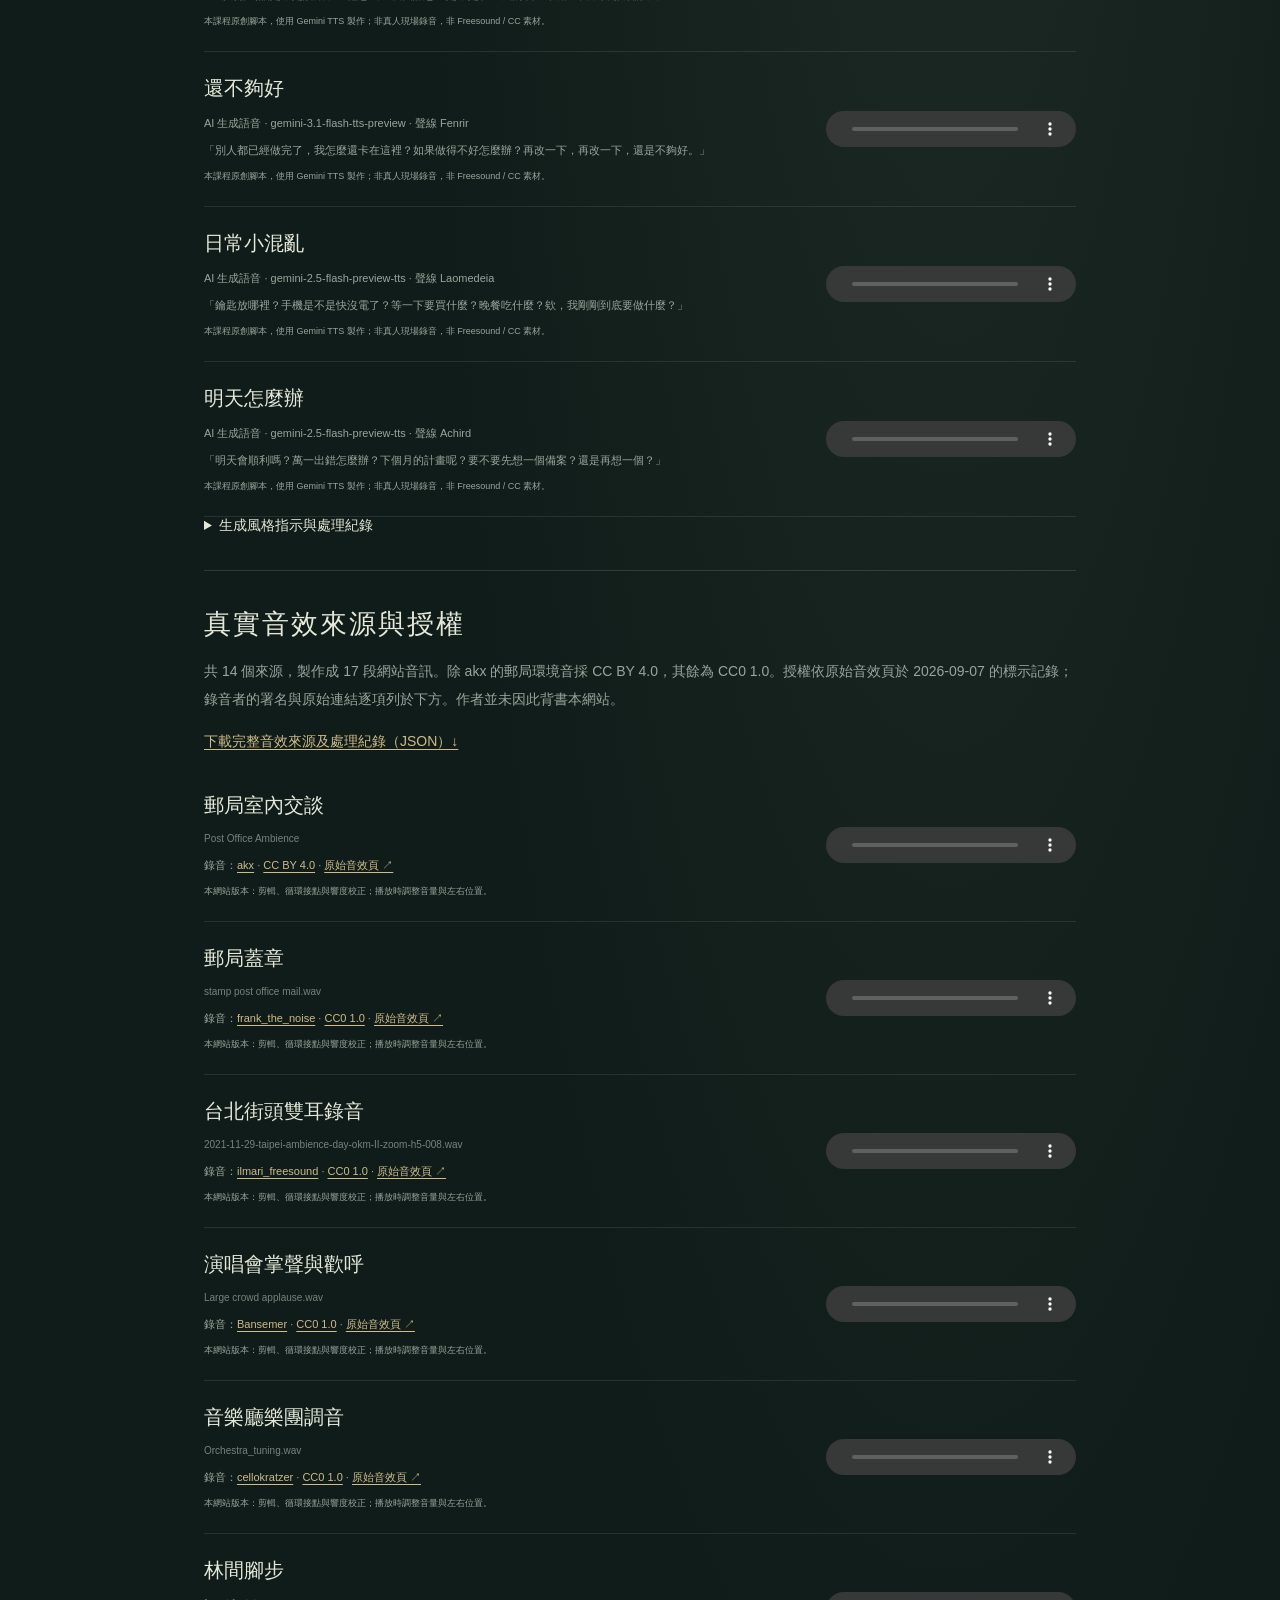
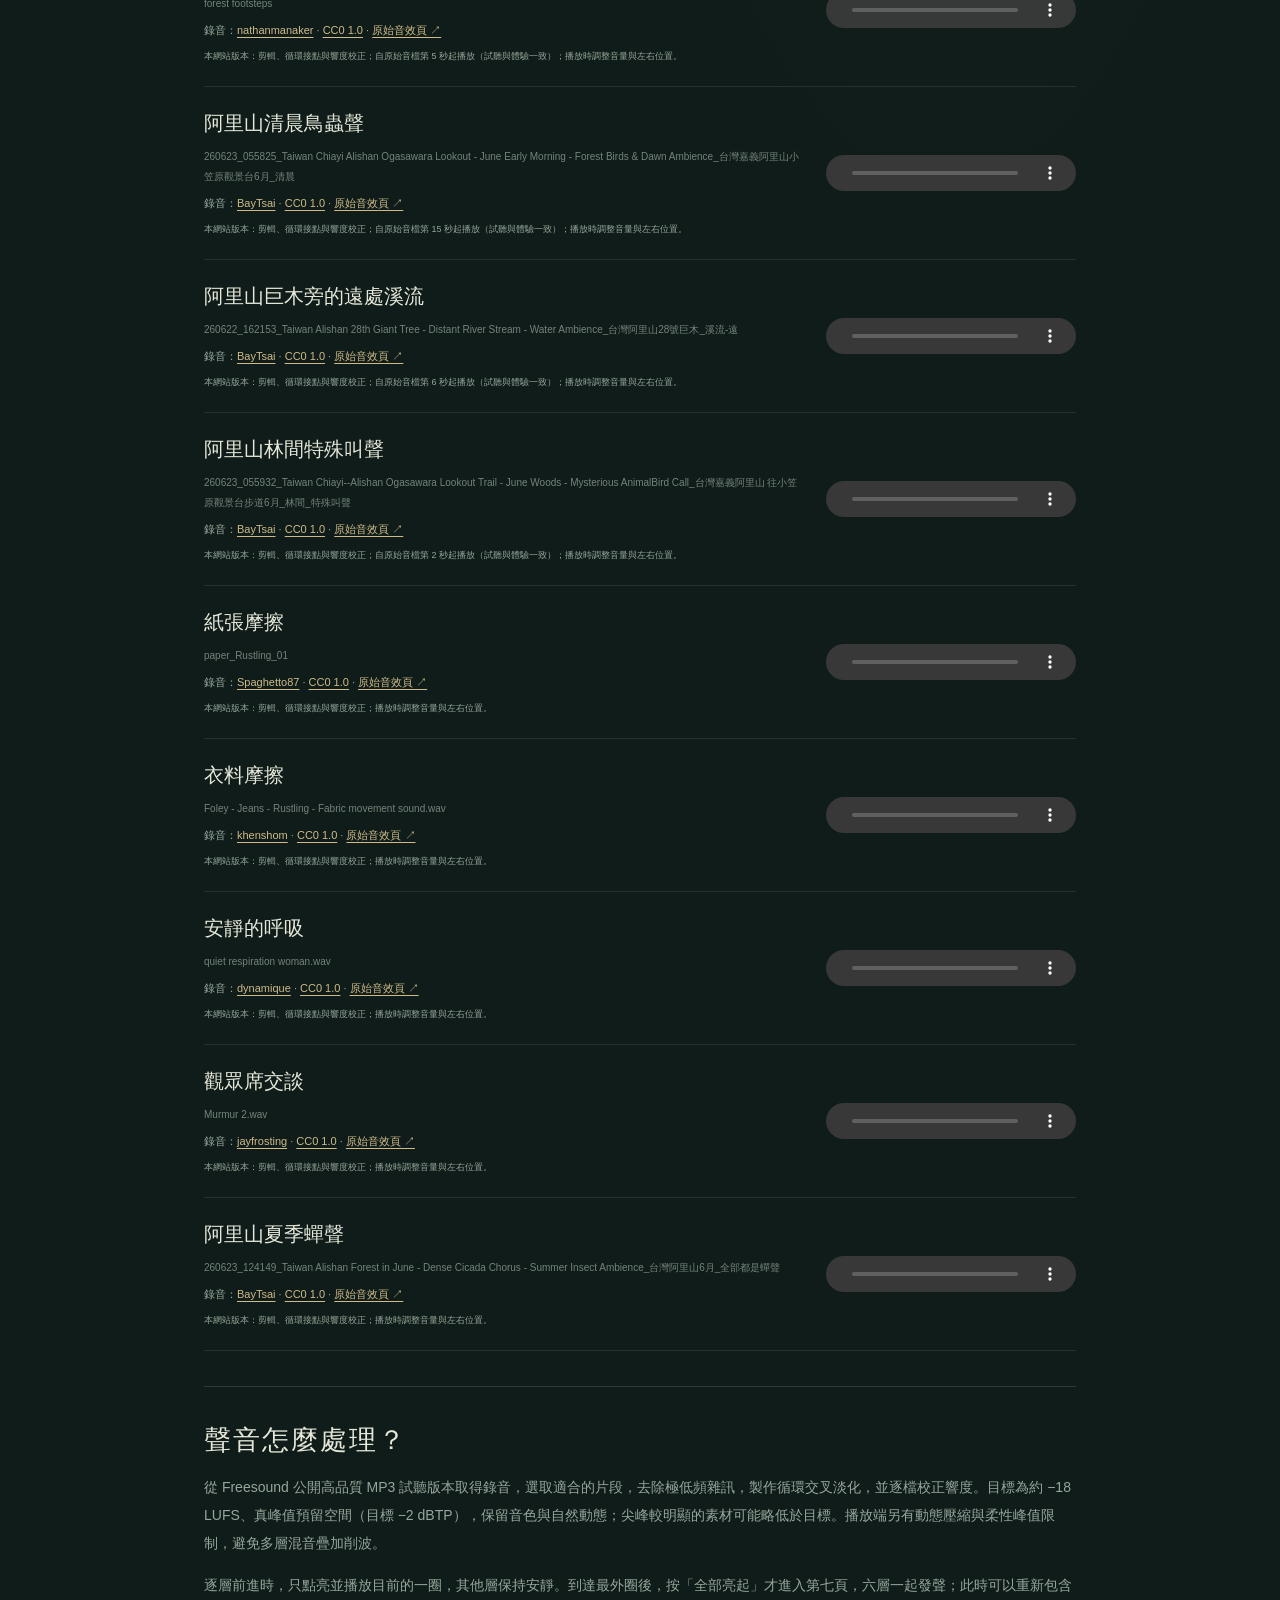
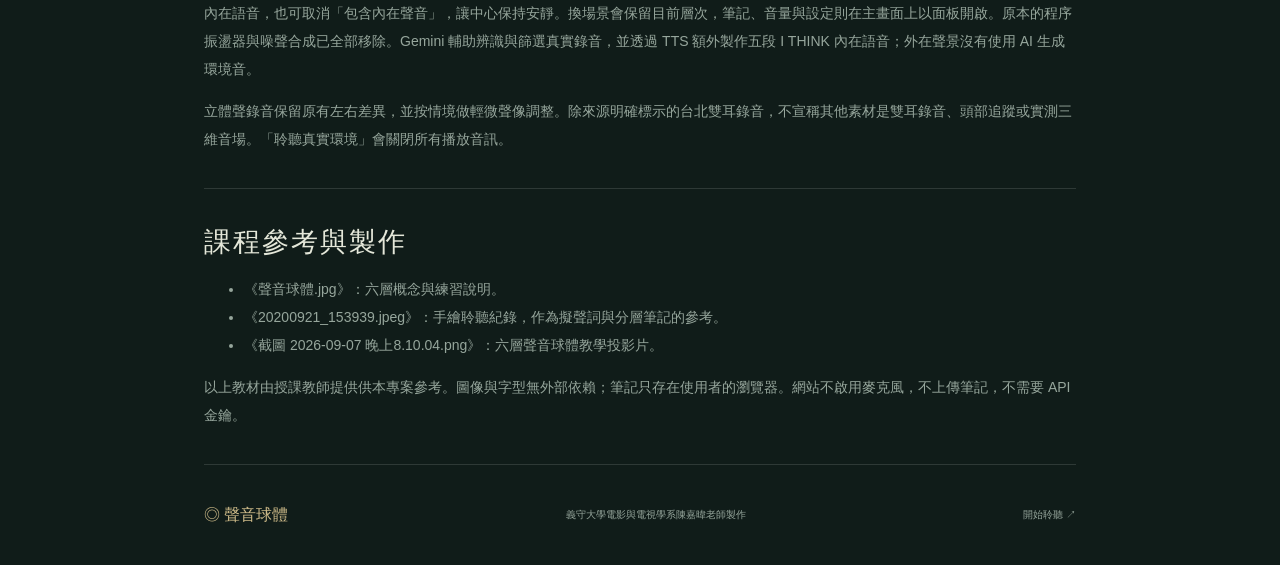
==== commit 9efd7850: "Start forest recordings past their unusable heads forest-birds, forest-steps, forest-stream and fore" ====
--- a/resources.html
+++ b/resources.html
@@ -1 +1 @@
-<!doctype html><html lang="zh-Hant"><head><meta charset="utf-8"><meta name="viewport" content="width=device-width,initial-scale=1"><title>Resources — 聲音球體</title><link rel="stylesheet" href="style.css?v=3"></head><body><header><a class="brand" href="index.html">◎ <span>聲音球體<small>SOUND SPHERES</small></span></a><nav><a href="index.html">返回聆聽空間 ↗</a></nav></header><main class="resource-main"><div class="eyebrow">CREDITS & RESOURCES / REAL RECORDINGS</div><h1>每一個聲音，都有來處。</h1><p>外在聲景使用真實現場錄音與擬音錄音；I THINK 使用五段 AI 生成的內在獨白。這裡可以直接試聽每一段素材，查看錄音者、原始頁面、授權與本網站的修改方式。</p><section><h2>Sound Spheres 概念原作者</h2><p><strong>David Sonnenschein</strong> · Sound Spheres — A Psychospatial Model</p><p>本作品依據陳嘉暐老師提供的教材改編，保留 I THINK、I AM、I TOUCH、I SEE、I KNOW、I DON'T KNOW 六個層次。它們描述你與聲音的關係，而不是固定的物理距離。I THINK 先用五段 AI 碎念呈現內在紛擾，逐一關閉後回到安靜；I SEE 的可見聲源由情境想像設定，應回到現場觀察；若未知聲音被你認出，可以把它移到 I KNOW。</p></section><section><h2>五個地方，五種聲音關係</h2><table><thead><tr><th>場景</th><th>真實素材與情境設定</th></tr></thead><tbody><tr><td>郵局・寄出一封信</td><td>紙張、印章與郵局交談。郵局底景錄於芬蘭，這是寄信情境重構，並非台灣郵局實錄。</td></tr><tr><td>台北・街角午後</td><td>真實台北街頭雙耳錄音，結合阿里山鳥蟲聲，重構樹蔭下的城市聆聽位置；各聲音並非同地同時錄製。</td></tr><tr><td>演唱會・謝幕人海</td><td>真實掌聲、歡呼與另錄的觀眾交談；設定為歌曲之間的謝幕時刻，不播放商業歌曲。</td></tr><tr><td>音樂廳・開演之前</td><td>真實樂團調音、節目單紙張與觀眾交談；設定為開演前，不是交響曲完整演出。</td></tr><tr><td>阿里山・林間慢行</td><td>阿里山清晨、溪流與特殊叫聲，加上其他錄音者的林間腳步；屬於多素材聲景重構。</td></tr></tbody></table></section><section><h2>I THINK · 五個腦內分頁</h2><p>手機版以一頁式簡報呈現：球體、目前層次與操作按鈕保持在同一畫面。開始體驗時，五個不同聲線的日常煩惱循環交疊。使用者可以逐一關閉，或一鍵全部安放；全部關閉後，才解鎖 I AM 與五種外在聲景。暫停只停止播放，不代表關閉念頭。可從中心按「重新聽見它們」，或在最後一頁按「再走一次」重新開始。</p><p>這五段是 <strong>AI 生成的內在獨白</strong>，外在環境聲仍使用真實錄音。交疊營造注意力擁擠的感覺，並非以過大的聲壓製造刺激。下方可分別聽清楚每段語音。</p><article class="credit"><div><h3>待辦太多</h3><p>AI 生成語音 · gemini-3.1-flash-tts-preview · 聲線 Puck</p><p>「作業還沒交，報告也還沒寫。等一下是不是又要開會？時間怎麼又不夠了，先做哪一件啊？」</p><small>本課程原創腳本，使用 Gemini TTS 製作；非真人現場錄音，非 Freesound / CC 素材。</small></div><audio controls preload="none" src="audio/think-deadline.mp3" aria-label="試聽內在聲音：待辦太多"></audio></article><article class="credit"><div><h3>別人怎麼想</h3><p>AI 生成語音 · gemini-3.1-flash-tts-preview · 聲線 Kore</p><p>「剛剛那句話是不是說錯了？他怎麼還沒回訊息？是不是在生我的氣？早知道就不要那樣講了。」</p><small>本課程原創腳本，使用 Gemini TTS 製作；非真人現場錄音，非 Freesound / CC 素材。</small></div><audio controls preload="none" src="audio/think-social.mp3" aria-label="試聽內在聲音：別人怎麼想"></audio></article><article class="credit"><div><h3>還不夠好</h3><p>AI 生成語音 · gemini-3.1-flash-tts-preview · 聲線 Fenrir</p><p>「別人都已經做完了，我怎麼還卡在這裡？如果做得不好怎麼辦？再改一下，再改一下，還是不夠好。」</p><small>本課程原創腳本，使用 Gemini TTS 製作；非真人現場錄音，非 Freesound / CC 素材。</small></div><audio controls preload="none" src="audio/think-perfect.mp3" aria-label="試聽內在聲音：還不夠好"></audio></article><article class="credit"><div><h3>日常小混亂</h3><p>AI 生成語音 · gemini-2.5-flash-preview-tts · 聲線 Laomedeia</p><p>「鑰匙放哪裡？手機是不是快沒電了？等一下要買什麼？晚餐吃什麼？欸，我剛剛到底要做什麼？」</p><small>本課程原創腳本，使用 Gemini TTS 製作；非真人現場錄音，非 Freesound / CC 素材。</small></div><audio controls preload="none" src="audio/think-daily.mp3" aria-label="試聽內在聲音：日常小混亂"></audio></article><article class="credit"><div><h3>明天怎麼辦</h3><p>AI 生成語音 · gemini-2.5-flash-preview-tts · 聲線 Achird</p><p>「明天會順利嗎？萬一出錯怎麼辦？下個月的計畫呢？要不要先想一個備案？還是再想一個？」</p><small>本課程原創腳本，使用 Gemini TTS 製作；非真人現場錄音，非 Freesound / CC 素材。</small></div><audio controls preload="none" src="audio/think-future.mp3" aria-label="試聽內在聲音：明天怎麼辦"></audio></article><details><summary>生成風格指示與處理紀錄</summary><p>Read only the exact Traditional Chinese transcript in natural Taiwan Mandarin. Perform a private inner monologue: quick, restless, slightly anxious, conversational muttering, close and dry. Clearly intelligible rather than breathy whispering. Do not shout, sing, add words, or include music or sound effects. Use varied pacing with small hesitations, like everyday worries circling in the mind.</p><p>2026-09-07 製作；語音經基本等化、響度校正與結尾留白，再轉為 MP3。目標 −20 LUFS / −3 dBTP；逐段實測值見 <a href="audio/inner-voices.json">生成紀錄 JSON</a>。網站播放採固定立體聲位置、交錯起點與平滑靜音，並於輸出端控制峰值。語音檔已預先生成，學生不需 API 或帳號。</p></details></section><section><h2>真實音效來源與授權</h2><p>共 14 個來源，製作成 17 段網站音訊。除 akx 的郵局環境音採 CC BY 4.0，其餘為 CC0 1.0。授權依原始音效頁於 2026-09-07 的標示記錄；錄音者的署名與原始連結逐項列於下方。作者並未因此背書本網站。</p><p><a href="audio/credits.json">下載完整音效來源及處理紀錄（JSON）↓</a></p><article class="credit"><div><h3>郵局室內交談</h3><p class="credit-title">Post Office Ambience</p><p>錄音：<a href="https://freesound.org/people/akx/">akx</a> · <a href="https://creativecommons.org/licenses/by/4.0/">CC BY 4.0</a> · <a href="https://freesound.org/people/akx/sounds/211143/">原始音效頁 ↗</a></p><small>本網站版本：剪輯、循環接點與響度校正；播放時調整音量與左右位置。</small></div><audio controls preload="none" src="audio/post-office.mp3" aria-label="試聽郵局室內交談"></audio></article><article class="credit"><div><h3>郵局蓋章</h3><p class="credit-title">stamp post office mail.wav</p><p>錄音：<a href="https://freesound.org/people/frank_the_noise/">frank_the_noise</a> · <a href="http://creativecommons.org/publicdomain/zero/1.0/">CC0 1.0</a> · <a href="https://freesound.org/people/frank_the_noise/sounds/160879/">原始音效頁 ↗</a></p><small>本網站版本：剪輯、循環接點與響度校正；播放時調整音量與左右位置。</small></div><audio controls preload="none" src="audio/stamp.mp3" aria-label="試聽郵局蓋章"></audio></article><article class="credit"><div><h3>台北街頭雙耳錄音</h3><p class="credit-title">2021-11-29-taipei-ambience-day-okm-II-zoom-h5-008.wav</p><p>錄音：<a href="https://freesound.org/people/ilmari_freesound/">ilmari_freesound</a> · <a href="http://creativecommons.org/publicdomain/zero/1.0/">CC0 1.0</a> · <a href="https://freesound.org/people/ilmari_freesound/sounds/609867/">原始音效頁 ↗</a></p><small>本網站版本：剪輯、循環接點與響度校正；播放時調整音量與左右位置。</small></div><audio controls preload="none" src="audio/taipei.mp3" aria-label="試聽台北街頭雙耳錄音"></audio></article><article class="credit"><div><h3>演唱會掌聲與歡呼</h3><p class="credit-title">Large crowd applause.wav</p><p>錄音：<a href="https://freesound.org/people/Bansemer/">Bansemer</a> · <a href="http://creativecommons.org/publicdomain/zero/1.0/">CC0 1.0</a> · <a href="https://freesound.org/people/Bansemer/sounds/160493/">原始音效頁 ↗</a></p><small>本網站版本：剪輯、循環接點與響度校正；播放時調整音量與左右位置。</small></div><audio controls preload="none" src="audio/crowd.mp3" aria-label="試聽演唱會掌聲與歡呼"></audio></article><article class="credit"><div><h3>音樂廳樂團調音</h3><p class="credit-title">Orchestra_tuning.wav</p><p>錄音：<a href="https://freesound.org/people/cellokratzer/">cellokratzer</a> · <a href="http://creativecommons.org/publicdomain/zero/1.0/">CC0 1.0</a> · <a href="https://freesound.org/people/cellokratzer/sounds/502939/">原始音效頁 ↗</a></p><small>本網站版本：剪輯、循環接點與響度校正；播放時調整音量與左右位置。</small></div><audio controls preload="none" src="audio/orchestra.mp3" aria-label="試聽音樂廳樂團調音"></audio></article><article class="credit"><div><h3>林間腳步</h3><p class="credit-title">forest footsteps</p><p>錄音：<a href="https://freesound.org/people/nathanmanaker/">nathanmanaker</a> · <a href="http://creativecommons.org/publicdomain/zero/1.0/">CC0 1.0</a> · <a href="https://freesound.org/people/nathanmanaker/sounds/486953/">原始音效頁 ↗</a></p><small>本網站版本：剪輯、循環接點與響度校正；播放時調整音量與左右位置。</small></div><audio controls preload="none" src="audio/forest-steps.mp3" aria-label="試聽林間腳步"></audio></article><article class="credit"><div><h3>阿里山清晨鳥蟲聲</h3><p class="credit-title">260623_055825_Taiwan Chiayi Alishan Ogasawara Lookout - June Early Morning - Forest Birds &amp; Dawn Ambience_台灣嘉義阿里山小笠原觀景台6月_清晨</p><p>錄音：<a href="https://freesound.org/people/BayTsai/">BayTsai</a> · <a href="http://creativecommons.org/publicdomain/zero/1.0/">CC0 1.0</a> · <a href="https://freesound.org/people/BayTsai/sounds/860231/">原始音效頁 ↗</a></p><small>本網站版本：剪輯、循環接點與響度校正；播放時調整音量與左右位置。</small></div><audio controls preload="none" src="audio/forest-birds.mp3" aria-label="試聽阿里山清晨鳥蟲聲"></audio></article><article class="credit"><div><h3>阿里山巨木旁的遠處溪流</h3><p class="credit-title">260622_162153_Taiwan Alishan 28th Giant Tree - Distant River Stream - Water Ambience_台灣阿里山28號巨木_溪流-遠</p><p>錄音：<a href="https://freesound.org/people/BayTsai/">BayTsai</a> · <a href="http://creativecommons.org/publicdomain/zero/1.0/">CC0 1.0</a> · <a href="https://freesound.org/people/BayTsai/sounds/860229/">原始音效頁 ↗</a></p><small>本網站版本：剪輯、循環接點與響度校正；播放時調整音量與左右位置。</small></div><audio controls preload="none" src="audio/forest-stream.mp3" aria-label="試聽阿里山巨木旁的遠處溪流"></audio></article><article class="credit"><div><h3>阿里山林間特殊叫聲</h3><p class="credit-title">260623_055932_Taiwan Chiayi--Alishan Ogasawara Lookout Trail - June Woods - Mysterious AnimalBird Call_台灣嘉義阿里山 往小笠原觀景台步道6月_林間_特殊叫聲</p><p>錄音：<a href="https://freesound.org/people/BayTsai/">BayTsai</a> · <a href="http://creativecommons.org/publicdomain/zero/1.0/">CC0 1.0</a> · <a href="https://freesound.org/people/BayTsai/sounds/860232/">原始音效頁 ↗</a></p><small>本網站版本：剪輯、循環接點與響度校正；播放時調整音量與左右位置。</small></div><audio controls preload="none" src="audio/forest-unknown.mp3" aria-label="試聽阿里山林間特殊叫聲"></audio></article><article class="credit"><div><h3>紙張摩擦</h3><p class="credit-title">paper_Rustling_01</p><p>錄音：<a href="https://freesound.org/people/Spaghetto87/">Spaghetto87</a> · <a href="http://creativecommons.org/publicdomain/zero/1.0/">CC0 1.0</a> · <a href="https://freesound.org/people/Spaghetto87/sounds/731482/">原始音效頁 ↗</a></p><small>本網站版本：剪輯、循環接點與響度校正；播放時調整音量與左右位置。</small></div><audio controls preload="none" src="audio/paper.mp3" aria-label="試聽紙張摩擦"></audio></article><article class="credit"><div><h3>衣料摩擦</h3><p class="credit-title">Foley - Jeans - Rustling - Fabric movement sound.wav</p><p>錄音：<a href="https://freesound.org/people/khenshom/">khenshom</a> · <a href="http://creativecommons.org/publicdomain/zero/1.0/">CC0 1.0</a> · <a href="https://freesound.org/people/khenshom/sounds/481081/">原始音效頁 ↗</a></p><small>本網站版本：剪輯、循環接點與響度校正；播放時調整音量與左右位置。</small></div><audio controls preload="none" src="audio/cloth.mp3" aria-label="試聽衣料摩擦"></audio></article><article class="credit"><div><h3>安靜的呼吸</h3><p class="credit-title">quiet respiration woman.wav</p><p>錄音：<a href="https://freesound.org/people/dynamique/">dynamique</a> · <a href="http://creativecommons.org/publicdomain/zero/1.0/">CC0 1.0</a> · <a href="https://freesound.org/people/dynamique/sounds/554735/">原始音效頁 ↗</a></p><small>本網站版本：剪輯、循環接點與響度校正；播放時調整音量與左右位置。</small></div><audio controls preload="none" src="audio/breath.mp3" aria-label="試聽安靜的呼吸"></audio></article><article class="credit"><div><h3>觀眾席交談</h3><p class="credit-title">Murmur 2.wav</p><p>錄音：<a href="https://freesound.org/people/jayfrosting/">jayfrosting</a> · <a href="http://creativecommons.org/publicdomain/zero/1.0/">CC0 1.0</a> · <a href="https://freesound.org/people/jayfrosting/sounds/333415/">原始音效頁 ↗</a></p><small>本網站版本：剪輯、循環接點與響度校正；播放時調整音量與左右位置。</small></div><audio controls preload="none" src="audio/audience.mp3" aria-label="試聽觀眾席交談"></audio></article><article class="credit"><div><h3>阿里山夏季蟬聲</h3><p class="credit-title">260623_124149_Taiwan Alishan Forest in June - Dense Cicada Chorus - Summer Insect Ambience_台灣阿里山6月_全部都是蟬聲</p><p>錄音：<a href="https://freesound.org/people/BayTsai/">BayTsai</a> · <a href="http://creativecommons.org/publicdomain/zero/1.0/">CC0 1.0</a> · <a href="https://freesound.org/people/BayTsai/sounds/860235/">原始音效頁 ↗</a></p><small>本網站版本：剪輯、循環接點與響度校正；播放時調整音量與左右位置。</small></div><audio controls preload="none" src="audio/cicadas.mp3" aria-label="試聽阿里山夏季蟬聲"></audio></article></section><section><h2>聲音怎麼處理？</h2><p>從 Freesound 公開高品質 MP3 試聽版本取得錄音，選取適合的片段，去除極低頻雜訊，製作循環交叉淡化，並逐檔校正響度。目標為約 −18 LUFS、真峰值預留空間（目標 −2 dBTP），保留音色與自然動態；尖峰較明顯的素材可能略低於目標。播放端另有動態壓縮與柔性峰值限制，避免多層混音疊加削波。</p><p>逐層前進時，只點亮並播放目前的一圈，其他層保持安靜。到達最外圈後，按「全部亮起」才進入第七頁，六層一起發聲；此時可以重新包含內在語音，也可取消「包含內在聲音」，讓中心保持安靜。換場景會保留目前層次，筆記、音量與設定則在主畫面上以面板開啟。原本的程序振盪器與噪聲合成已全部移除。Gemini 輔助辨識與篩選真實錄音，並透過 TTS 額外製作五段 I THINK 內在語音；外在聲景沒有使用 AI 生成環境音。</p><p>立體聲錄音保留原有左右差異，並按情境做輕微聲像調整。除來源明確標示的台北雙耳錄音，不宣稱其他素材是雙耳錄音、頭部追蹤或實測三維音場。「聆聽真實環境」會關閉所有播放音訊。</p></section><section><h2>課程參考與製作</h2><ul><li>《聲音球體.jpg》：六層概念與練習說明。</li><li>《20200921_153939.jpeg》：手繪聆聽紀錄，作為擬聲詞與分層筆記的參考。</li><li>《截圖 2026-09-07 晚上8.10.04.png》：六層聲音球體教學投影片。</li></ul><p>以上教材由授課教師提供供本專案參考。圖像與字型無外部依賴；筆記只存在使用者的瀏覽器。網站不啟用麥克風，不上傳筆記，不需要 API 金鑰。</p></section><footer><span>◎ 聲音球體</span><p>義守大學電影與電視學系陳嘉暐老師製作</p><a href="index.html">開始聆聽 ↗</a></footer></main><script>document.addEventListener('play',event=>{if(event.target.tagName==='AUDIO')document.querySelectorAll('audio').forEach(a=>{if(a!==event.target)a.pause()})},true);document.addEventListener('visibilitychange',()=>{if(document.hidden)document.querySelectorAll('audio').forEach(a=>a.pause())});</script></body></html>+<!doctype html><html lang="zh-Hant"><head><meta charset="utf-8"><meta name="viewport" content="width=device-width,initial-scale=1"><title>Resources — 聲音球體</title><link rel="stylesheet" href="style.css?v=3"></head><body><header><a class="brand" href="index.html">◎ <span>聲音球體<small>SOUND SPHERES</small></span></a><nav><a href="index.html">返回聆聽空間 ↗</a></nav></header><main class="resource-main"><div class="eyebrow">CREDITS & RESOURCES / REAL RECORDINGS</div><h1>每一個聲音，都有來處。</h1><p>外在聲景使用真實現場錄音與擬音錄音；I THINK 使用五段 AI 生成的內在獨白。這裡可以直接試聽每一段素材，查看錄音者、原始頁面、授權與本網站的修改方式。</p><section><h2>Sound Spheres 概念原作者</h2><p><strong>David Sonnenschein</strong> · Sound Spheres — A Psychospatial Model</p><p>本作品依據陳嘉暐老師提供的教材改編，保留 I THINK、I AM、I TOUCH、I SEE、I KNOW、I DON'T KNOW 六個層次。它們描述你與聲音的關係，而不是固定的物理距離。I THINK 先用五段 AI 碎念呈現內在紛擾，逐一關閉後回到安靜；I SEE 的可見聲源由情境想像設定，應回到現場觀察；若未知聲音被你認出，可以把它移到 I KNOW。</p></section><section><h2>五個地方，五種聲音關係</h2><table><thead><tr><th>場景</th><th>真實素材與情境設定</th></tr></thead><tbody><tr><td>郵局・寄出一封信</td><td>紙張、印章與郵局交談。郵局底景錄於芬蘭，這是寄信情境重構，並非台灣郵局實錄。</td></tr><tr><td>台北・街角午後</td><td>真實台北街頭雙耳錄音，結合阿里山鳥蟲聲，重構樹蔭下的城市聆聽位置；各聲音並非同地同時錄製。</td></tr><tr><td>演唱會・謝幕人海</td><td>真實掌聲、歡呼與另錄的觀眾交談；設定為歌曲之間的謝幕時刻，不播放商業歌曲。</td></tr><tr><td>音樂廳・開演之前</td><td>真實樂團調音、節目單紙張與觀眾交談；設定為開演前，不是交響曲完整演出。</td></tr><tr><td>阿里山・林間慢行</td><td>阿里山清晨、溪流與特殊叫聲，加上其他錄音者的林間腳步；屬於多素材聲景重構。</td></tr></tbody></table></section><section><h2>I THINK · 五個腦內分頁</h2><p>手機版以一頁式簡報呈現：球體、目前層次與操作按鈕保持在同一畫面。開始體驗時，五個不同聲線的日常煩惱循環交疊。使用者可以逐一關閉，或一鍵全部安放；全部關閉後，才解鎖 I AM 與五種外在聲景。暫停只停止播放，不代表關閉念頭。可從中心按「重新聽見它們」，或在最後一頁按「再走一次」重新開始。</p><p>這五段是 <strong>AI 生成的內在獨白</strong>，外在環境聲仍使用真實錄音。交疊營造注意力擁擠的感覺，並非以過大的聲壓製造刺激。下方可分別聽清楚每段語音。</p><article class="credit"><div><h3>待辦太多</h3><p>AI 生成語音 · gemini-3.1-flash-tts-preview · 聲線 Puck</p><p>「作業還沒交，報告也還沒寫。等一下是不是又要開會？時間怎麼又不夠了，先做哪一件啊？」</p><small>本課程原創腳本，使用 Gemini TTS 製作；非真人現場錄音，非 Freesound / CC 素材。</small></div><audio controls preload="none" src="audio/think-deadline.mp3" aria-label="試聽內在聲音：待辦太多"></audio></article><article class="credit"><div><h3>別人怎麼想</h3><p>AI 生成語音 · gemini-3.1-flash-tts-preview · 聲線 Kore</p><p>「剛剛那句話是不是說錯了？他怎麼還沒回訊息？是不是在生我的氣？早知道就不要那樣講了。」</p><small>本課程原創腳本，使用 Gemini TTS 製作；非真人現場錄音，非 Freesound / CC 素材。</small></div><audio controls preload="none" src="audio/think-social.mp3" aria-label="試聽內在聲音：別人怎麼想"></audio></article><article class="credit"><div><h3>還不夠好</h3><p>AI 生成語音 · gemini-3.1-flash-tts-preview · 聲線 Fenrir</p><p>「別人都已經做完了，我怎麼還卡在這裡？如果做得不好怎麼辦？再改一下，再改一下，還是不夠好。」</p><small>本課程原創腳本，使用 Gemini TTS 製作；非真人現場錄音，非 Freesound / CC 素材。</small></div><audio controls preload="none" src="audio/think-perfect.mp3" aria-label="試聽內在聲音：還不夠好"></audio></article><article class="credit"><div><h3>日常小混亂</h3><p>AI 生成語音 · gemini-2.5-flash-preview-tts · 聲線 Laomedeia</p><p>「鑰匙放哪裡？手機是不是快沒電了？等一下要買什麼？晚餐吃什麼？欸，我剛剛到底要做什麼？」</p><small>本課程原創腳本，使用 Gemini TTS 製作；非真人現場錄音，非 Freesound / CC 素材。</small></div><audio controls preload="none" src="audio/think-daily.mp3" aria-label="試聽內在聲音：日常小混亂"></audio></article><article class="credit"><div><h3>明天怎麼辦</h3><p>AI 生成語音 · gemini-2.5-flash-preview-tts · 聲線 Achird</p><p>「明天會順利嗎？萬一出錯怎麼辦？下個月的計畫呢？要不要先想一個備案？還是再想一個？」</p><small>本課程原創腳本，使用 Gemini TTS 製作；非真人現場錄音，非 Freesound / CC 素材。</small></div><audio controls preload="none" src="audio/think-future.mp3" aria-label="試聽內在聲音：明天怎麼辦"></audio></article><details><summary>生成風格指示與處理紀錄</summary><p>Read only the exact Traditional Chinese transcript in natural Taiwan Mandarin. Perform a private inner monologue: quick, restless, slightly anxious, conversational muttering, close and dry. Clearly intelligible rather than breathy whispering. Do not shout, sing, add words, or include music or sound effects. Use varied pacing with small hesitations, like everyday worries circling in the mind.</p><p>2026-09-07 製作；語音經基本等化、響度校正與結尾留白，再轉為 MP3。目標 −20 LUFS / −3 dBTP；逐段實測值見 <a href="audio/inner-voices.json">生成紀錄 JSON</a>。網站播放採固定立體聲位置、交錯起點與平滑靜音，並於輸出端控制峰值。語音檔已預先生成，學生不需 API 或帳號。</p></details></section><section><h2>真實音效來源與授權</h2><p>共 14 個來源，製作成 17 段網站音訊。除 akx 的郵局環境音採 CC BY 4.0，其餘為 CC0 1.0。授權依原始音效頁於 2026-09-07 的標示記錄；錄音者的署名與原始連結逐項列於下方。作者並未因此背書本網站。</p><p><a href="audio/credits.json">下載完整音效來源及處理紀錄（JSON）↓</a></p><article class="credit"><div><h3>郵局室內交談</h3><p class="credit-title">Post Office Ambience</p><p>錄音：<a href="https://freesound.org/people/akx/">akx</a> · <a href="https://creativecommons.org/licenses/by/4.0/">CC BY 4.0</a> · <a href="https://freesound.org/people/akx/sounds/211143/">原始音效頁 ↗</a></p><small>本網站版本：剪輯、循環接點與響度校正；播放時調整音量與左右位置。</small></div><audio controls preload="none" src="audio/post-office.mp3" aria-label="試聽郵局室內交談"></audio></article><article class="credit"><div><h3>郵局蓋章</h3><p class="credit-title">stamp post office mail.wav</p><p>錄音：<a href="https://freesound.org/people/frank_the_noise/">frank_the_noise</a> · <a href="http://creativecommons.org/publicdomain/zero/1.0/">CC0 1.0</a> · <a href="https://freesound.org/people/frank_the_noise/sounds/160879/">原始音效頁 ↗</a></p><small>本網站版本：剪輯、循環接點與響度校正；播放時調整音量與左右位置。</small></div><audio controls preload="none" src="audio/stamp.mp3" aria-label="試聽郵局蓋章"></audio></article><article class="credit"><div><h3>台北街頭雙耳錄音</h3><p class="credit-title">2021-11-29-taipei-ambience-day-okm-II-zoom-h5-008.wav</p><p>錄音：<a href="https://freesound.org/people/ilmari_freesound/">ilmari_freesound</a> · <a href="http://creativecommons.org/publicdomain/zero/1.0/">CC0 1.0</a> · <a href="https://freesound.org/people/ilmari_freesound/sounds/609867/">原始音效頁 ↗</a></p><small>本網站版本：剪輯、循環接點與響度校正；播放時調整音量與左右位置。</small></div><audio controls preload="none" src="audio/taipei.mp3" aria-label="試聽台北街頭雙耳錄音"></audio></article><article class="credit"><div><h3>演唱會掌聲與歡呼</h3><p class="credit-title">Large crowd applause.wav</p><p>錄音：<a href="https://freesound.org/people/Bansemer/">Bansemer</a> · <a href="http://creativecommons.org/publicdomain/zero/1.0/">CC0 1.0</a> · <a href="https://freesound.org/people/Bansemer/sounds/160493/">原始音效頁 ↗</a></p><small>本網站版本：剪輯、循環接點與響度校正；播放時調整音量與左右位置。</small></div><audio controls preload="none" src="audio/crowd.mp3" aria-label="試聽演唱會掌聲與歡呼"></audio></article><article class="credit"><div><h3>音樂廳樂團調音</h3><p class="credit-title">Orchestra_tuning.wav</p><p>錄音：<a href="https://freesound.org/people/cellokratzer/">cellokratzer</a> · <a href="http://creativecommons.org/publicdomain/zero/1.0/">CC0 1.0</a> · <a href="https://freesound.org/people/cellokratzer/sounds/502939/">原始音效頁 ↗</a></p><small>本網站版本：剪輯、循環接點與響度校正；播放時調整音量與左右位置。</small></div><audio controls preload="none" src="audio/orchestra.mp3" aria-label="試聽音樂廳樂團調音"></audio></article><article class="credit"><div><h3>林間腳步</h3><p class="credit-title">forest footsteps</p><p>錄音：<a href="https://freesound.org/people/nathanmanaker/">nathanmanaker</a> · <a href="http://creativecommons.org/publicdomain/zero/1.0/">CC0 1.0</a> · <a href="https://freesound.org/people/nathanmanaker/sounds/486953/">原始音效頁 ↗</a></p><small>本網站版本：剪輯、循環接點與響度校正；自原始音檔第 5 秒起播放（試聽與體驗一致）；播放時調整音量與左右位置。</small></div><audio controls preload="none" src="audio/forest-steps.mp3" data-start="5" aria-label="試聽林間腳步"></audio></article><article class="credit"><div><h3>阿里山清晨鳥蟲聲</h3><p class="credit-title">260623_055825_Taiwan Chiayi Alishan Ogasawara Lookout - June Early Morning - Forest Birds &amp; Dawn Ambience_台灣嘉義阿里山小笠原觀景台6月_清晨</p><p>錄音：<a href="https://freesound.org/people/BayTsai/">BayTsai</a> · <a href="http://creativecommons.org/publicdomain/zero/1.0/">CC0 1.0</a> · <a href="https://freesound.org/people/BayTsai/sounds/860231/">原始音效頁 ↗</a></p><small>本網站版本：剪輯、循環接點與響度校正；自原始音檔第 15 秒起播放（試聽與體驗一致）；播放時調整音量與左右位置。</small></div><audio controls preload="none" src="audio/forest-birds.mp3" data-start="15" aria-label="試聽阿里山清晨鳥蟲聲"></audio></article><article class="credit"><div><h3>阿里山巨木旁的遠處溪流</h3><p class="credit-title">260622_162153_Taiwan Alishan 28th Giant Tree - Distant River Stream - Water Ambience_台灣阿里山28號巨木_溪流-遠</p><p>錄音：<a href="https://freesound.org/people/BayTsai/">BayTsai</a> · <a href="http://creativecommons.org/publicdomain/zero/1.0/">CC0 1.0</a> · <a href="https://freesound.org/people/BayTsai/sounds/860229/">原始音效頁 ↗</a></p><small>本網站版本：剪輯、循環接點與響度校正；自原始音檔第 6 秒起播放（試聽與體驗一致）；播放時調整音量與左右位置。</small></div><audio controls preload="none" src="audio/forest-stream.mp3" data-start="6" aria-label="試聽阿里山巨木旁的遠處溪流"></audio></article><article class="credit"><div><h3>阿里山林間特殊叫聲</h3><p class="credit-title">260623_055932_Taiwan Chiayi--Alishan Ogasawara Lookout Trail - June Woods - Mysterious AnimalBird Call_台灣嘉義阿里山 往小笠原觀景台步道6月_林間_特殊叫聲</p><p>錄音：<a href="https://freesound.org/people/BayTsai/">BayTsai</a> · <a href="http://creativecommons.org/publicdomain/zero/1.0/">CC0 1.0</a> · <a href="https://freesound.org/people/BayTsai/sounds/860232/">原始音效頁 ↗</a></p><small>本網站版本：剪輯、循環接點與響度校正；自原始音檔第 2 秒起播放（試聽與體驗一致）；播放時調整音量與左右位置。</small></div><audio controls preload="none" src="audio/forest-unknown.mp3" data-start="2" aria-label="試聽阿里山林間特殊叫聲"></audio></article><article class="credit"><div><h3>紙張摩擦</h3><p class="credit-title">paper_Rustling_01</p><p>錄音：<a href="https://freesound.org/people/Spaghetto87/">Spaghetto87</a> · <a href="http://creativecommons.org/publicdomain/zero/1.0/">CC0 1.0</a> · <a href="https://freesound.org/people/Spaghetto87/sounds/731482/">原始音效頁 ↗</a></p><small>本網站版本：剪輯、循環接點與響度校正；播放時調整音量與左右位置。</small></div><audio controls preload="none" src="audio/paper.mp3" aria-label="試聽紙張摩擦"></audio></article><article class="credit"><div><h3>衣料摩擦</h3><p class="credit-title">Foley - Jeans - Rustling - Fabric movement sound.wav</p><p>錄音：<a href="https://freesound.org/people/khenshom/">khenshom</a> · <a href="http://creativecommons.org/publicdomain/zero/1.0/">CC0 1.0</a> · <a href="https://freesound.org/people/khenshom/sounds/481081/">原始音效頁 ↗</a></p><small>本網站版本：剪輯、循環接點與響度校正；播放時調整音量與左右位置。</small></div><audio controls preload="none" src="audio/cloth.mp3" aria-label="試聽衣料摩擦"></audio></article><article class="credit"><div><h3>安靜的呼吸</h3><p class="credit-title">quiet respiration woman.wav</p><p>錄音：<a href="https://freesound.org/people/dynamique/">dynamique</a> · <a href="http://creativecommons.org/publicdomain/zero/1.0/">CC0 1.0</a> · <a href="https://freesound.org/people/dynamique/sounds/554735/">原始音效頁 ↗</a></p><small>本網站版本：剪輯、循環接點與響度校正；播放時調整音量與左右位置。</small></div><audio controls preload="none" src="audio/breath.mp3" aria-label="試聽安靜的呼吸"></audio></article><article class="credit"><div><h3>觀眾席交談</h3><p class="credit-title">Murmur 2.wav</p><p>錄音：<a href="https://freesound.org/people/jayfrosting/">jayfrosting</a> · <a href="http://creativecommons.org/publicdomain/zero/1.0/">CC0 1.0</a> · <a href="https://freesound.org/people/jayfrosting/sounds/333415/">原始音效頁 ↗</a></p><small>本網站版本：剪輯、循環接點與響度校正；播放時調整音量與左右位置。</small></div><audio controls preload="none" src="audio/audience.mp3" aria-label="試聽觀眾席交談"></audio></article><article class="credit"><div><h3>阿里山夏季蟬聲</h3><p class="credit-title">260623_124149_Taiwan Alishan Forest in June - Dense Cicada Chorus - Summer Insect Ambience_台灣阿里山6月_全部都是蟬聲</p><p>錄音：<a href="https://freesound.org/people/BayTsai/">BayTsai</a> · <a href="http://creativecommons.org/publicdomain/zero/1.0/">CC0 1.0</a> · <a href="https://freesound.org/people/BayTsai/sounds/860235/">原始音效頁 ↗</a></p><small>本網站版本：剪輯、循環接點與響度校正；播放時調整音量與左右位置。</small></div><audio controls preload="none" src="audio/cicadas.mp3" aria-label="試聽阿里山夏季蟬聲"></audio></article></section><section><h2>聲音怎麼處理？</h2><p>從 Freesound 公開高品質 MP3 試聽版本取得錄音，選取適合的片段，去除極低頻雜訊，製作循環交叉淡化，並逐檔校正響度。目標為約 −18 LUFS、真峰值預留空間（目標 −2 dBTP），保留音色與自然動態；尖峰較明顯的素材可能略低於目標。播放端另有動態壓縮與柔性峰值限制，避免多層混音疊加削波。</p><p>逐層前進時，只點亮並播放目前的一圈，其他層保持安靜。到達最外圈後，按「全部亮起」才進入第七頁，六層一起發聲；此時可以重新包含內在語音，也可取消「包含內在聲音」，讓中心保持安靜。換場景會保留目前層次，筆記、音量與設定則在主畫面上以面板開啟。原本的程序振盪器與噪聲合成已全部移除。Gemini 輔助辨識與篩選真實錄音，並透過 TTS 額外製作五段 I THINK 內在語音；外在聲景沒有使用 AI 生成環境音。</p><p>立體聲錄音保留原有左右差異，並按情境做輕微聲像調整。除來源明確標示的台北雙耳錄音，不宣稱其他素材是雙耳錄音、頭部追蹤或實測三維音場。「聆聽真實環境」會關閉所有播放音訊。</p></section><section><h2>課程參考與製作</h2><ul><li>《聲音球體.jpg》：六層概念與練習說明。</li><li>《20200921_153939.jpeg》：手繪聆聽紀錄，作為擬聲詞與分層筆記的參考。</li><li>《截圖 2026-09-07 晚上8.10.04.png》：六層聲音球體教學投影片。</li></ul><p>以上教材由授課教師提供供本專案參考。圖像與字型無外部依賴；筆記只存在使用者的瀏覽器。網站不啟用麥克風，不上傳筆記，不需要 API 金鑰。</p></section><footer><span>◎ 聲音球體</span><p>義守大學電影與電視學系陳嘉暐老師製作</p><a href="index.html">開始聆聽 ↗</a></footer></main><script>document.querySelectorAll('audio[data-start]').forEach(a=>{const at=+a.dataset.start;const seek=()=>{if(a.duration>at)a.currentTime=at};a.addEventListener('loadedmetadata',seek);a.addEventListener('ended',seek);if(a.readyState>0)seek();});document.addEventListener('play',event=>{if(event.target.tagName==='AUDIO')document.querySelectorAll('audio').forEach(a=>{if(a!==event.target)a.pause()})},true);document.addEventListener('visibilitychange',()=>{if(document.hidden)document.querySelectorAll('audio').forEach(a=>a.pause())});</script></body></html>
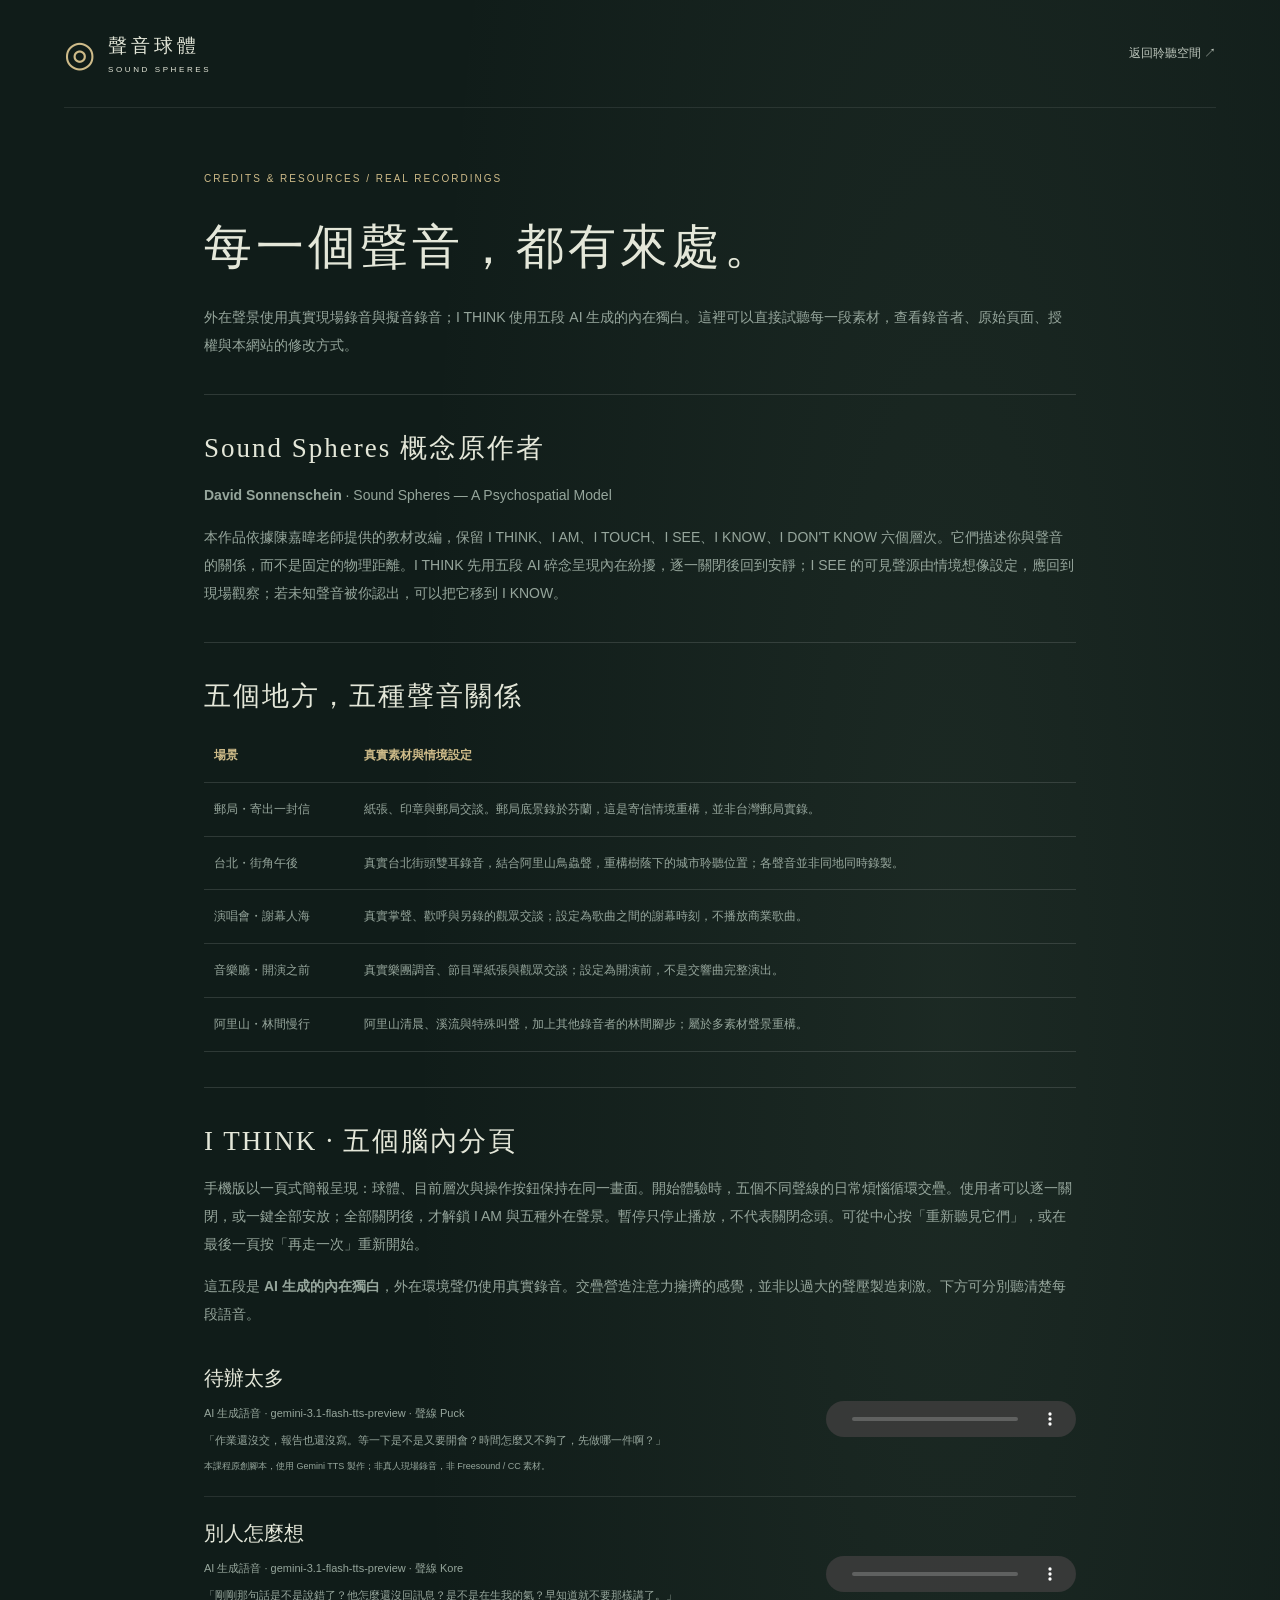
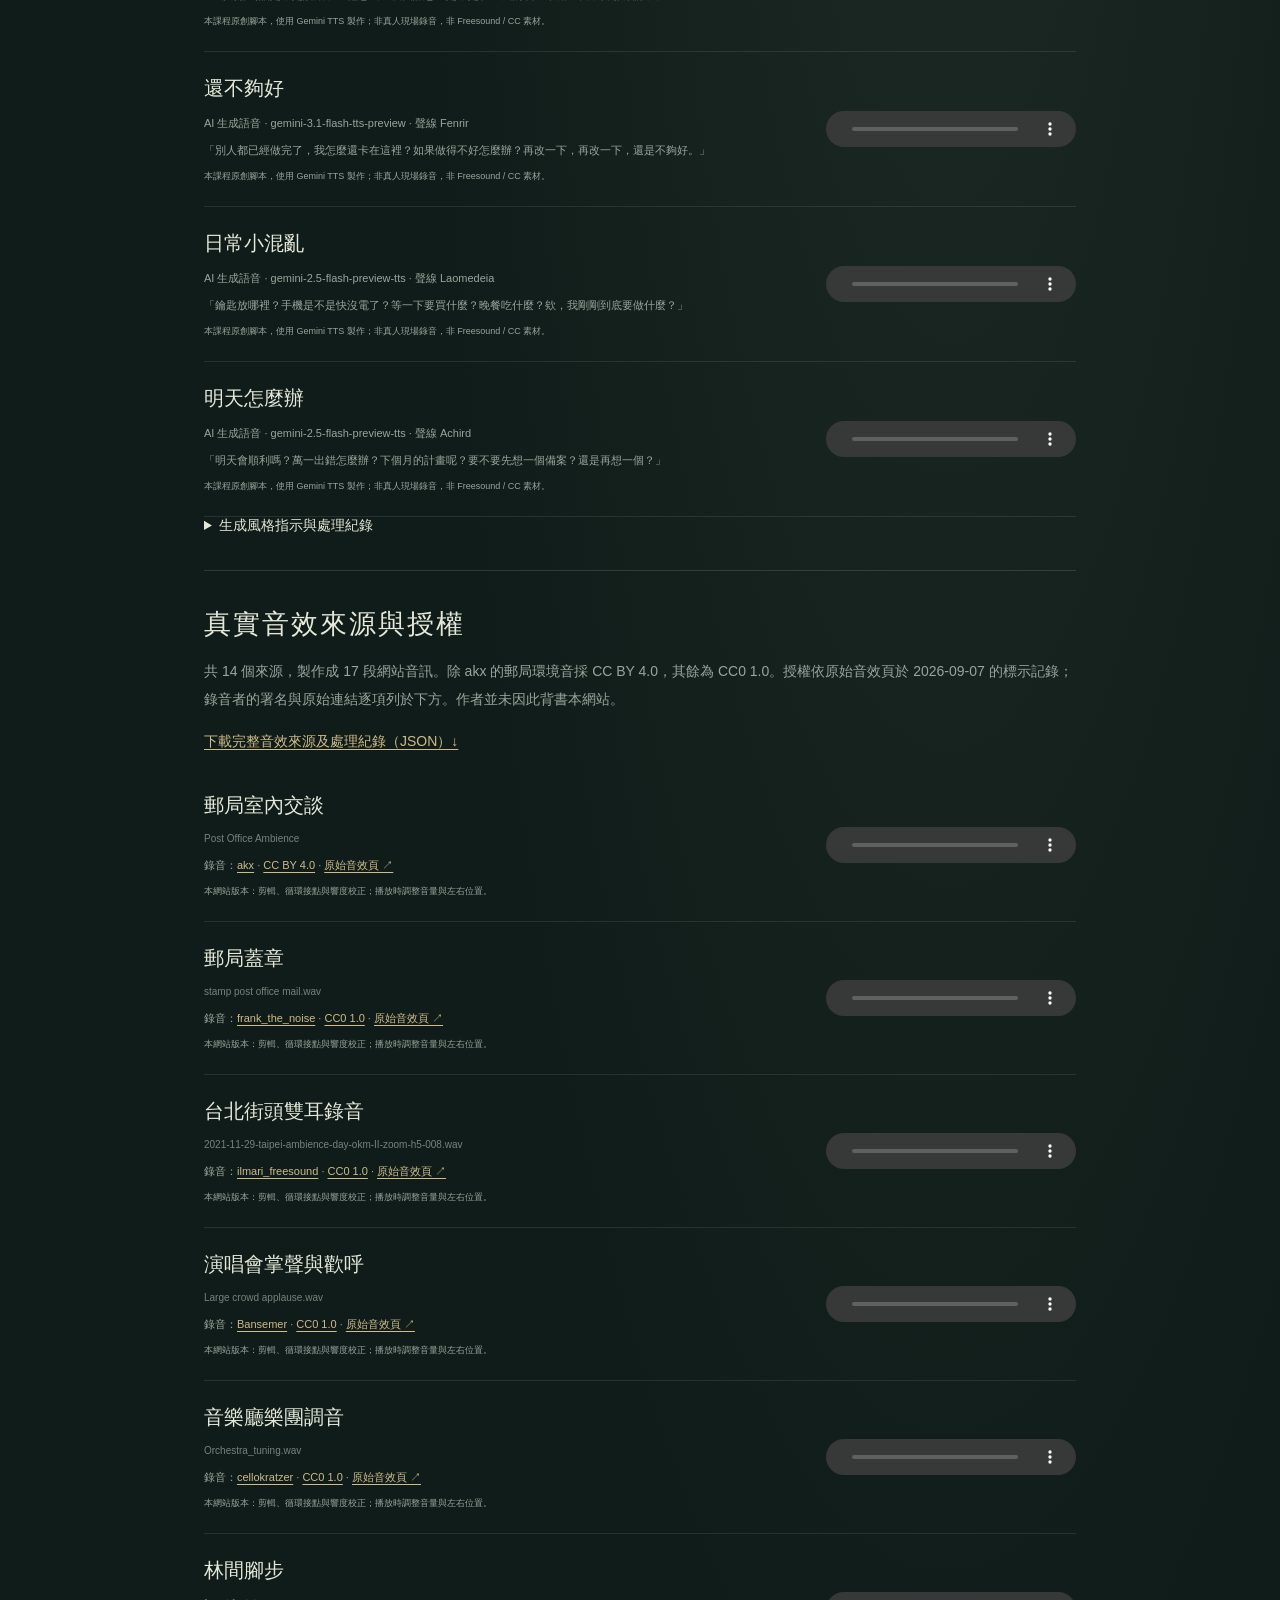
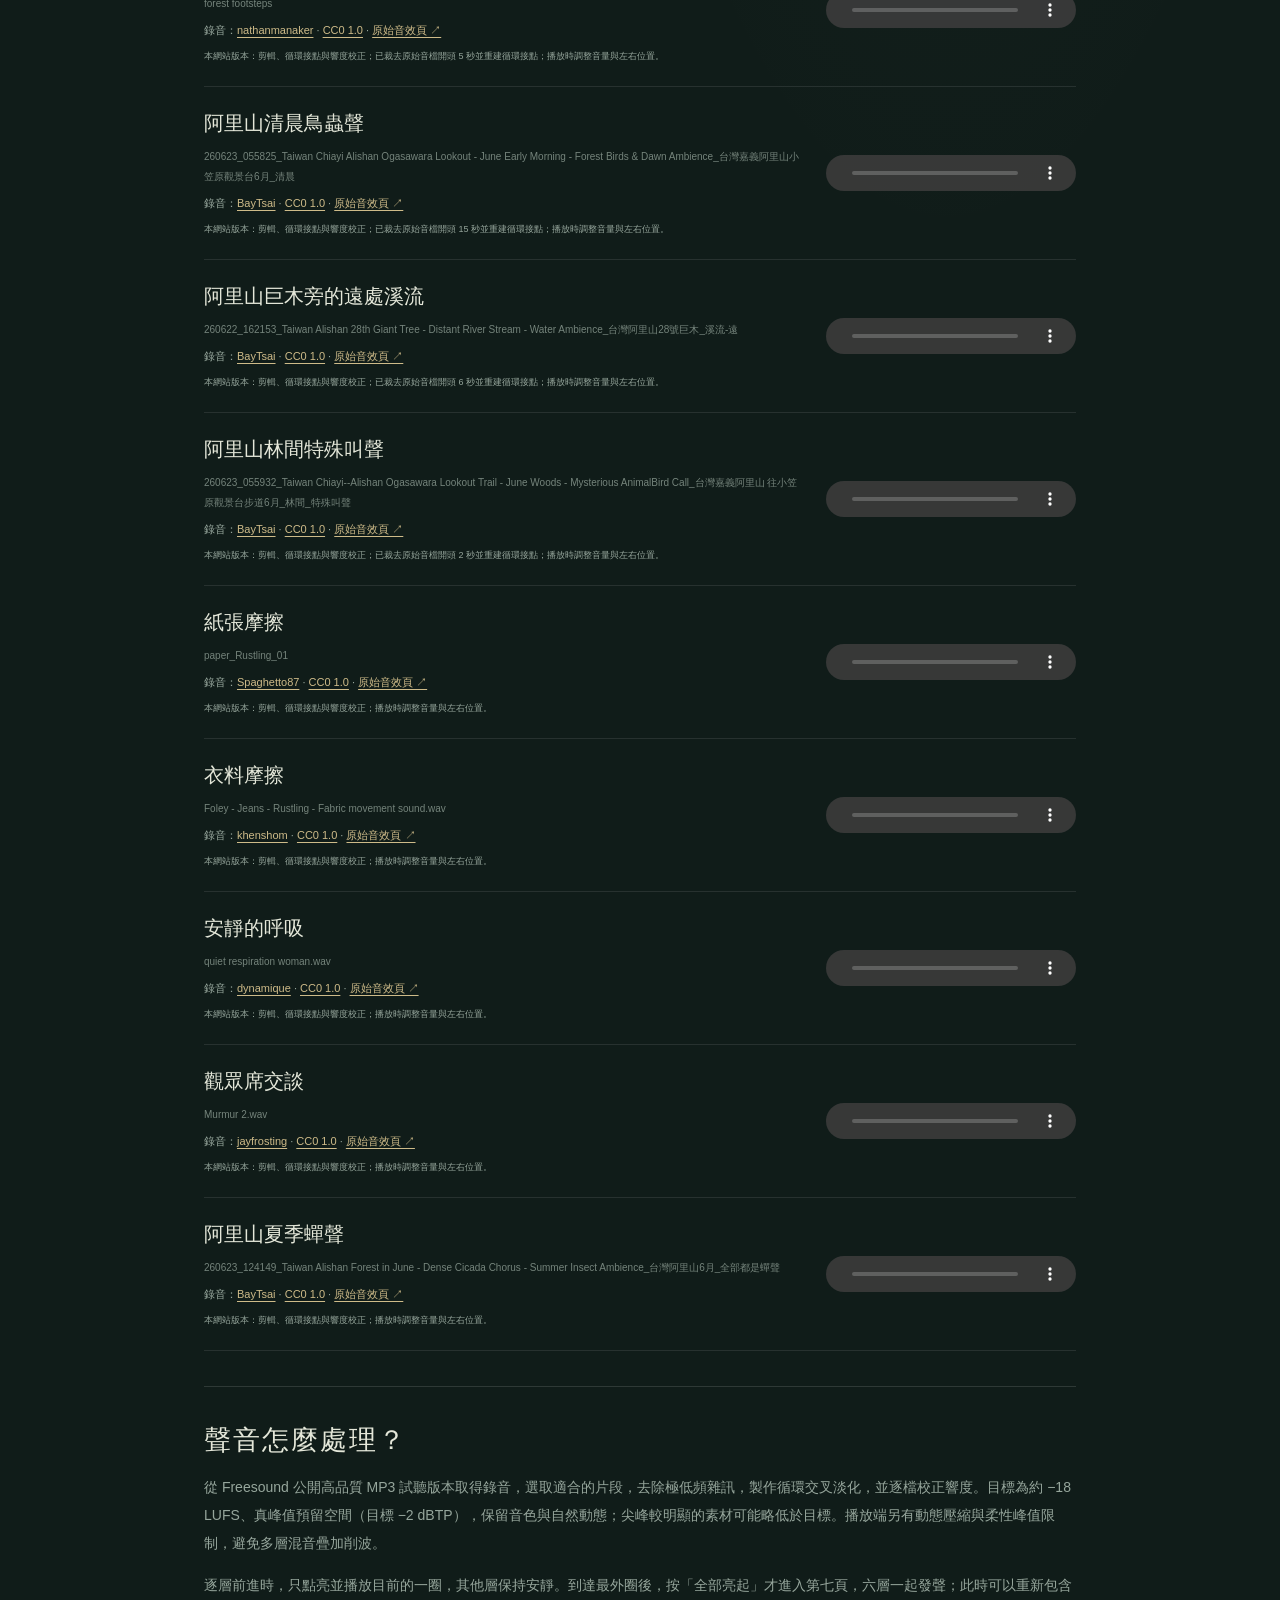
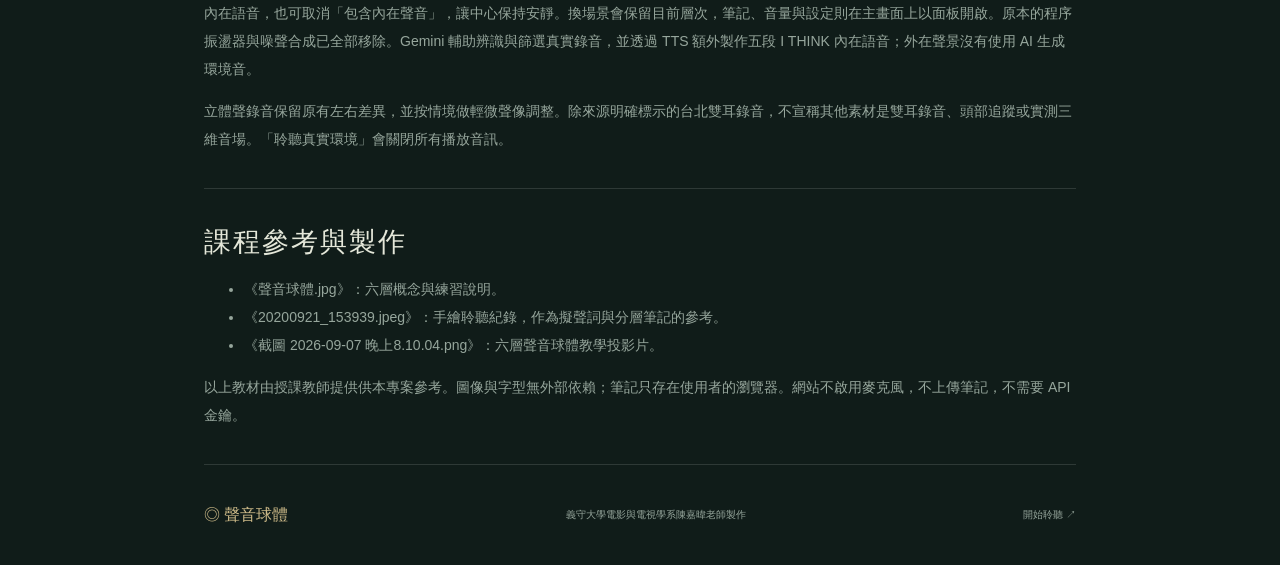
==== commit c5abad3c: "Trim the forest heads into the files; stop moving loop points at runtime Setting loopStart/loopEnd p" ====
--- a/resources.html
+++ b/resources.html
@@ -1 +1 @@
-<!doctype html><html lang="zh-Hant"><head><meta charset="utf-8"><meta name="viewport" content="width=device-width,initial-scale=1"><title>Resources — 聲音球體</title><link rel="stylesheet" href="style.css?v=3"></head><body><header><a class="brand" href="index.html">◎ <span>聲音球體<small>SOUND SPHERES</small></span></a><nav><a href="index.html">返回聆聽空間 ↗</a></nav></header><main class="resource-main"><div class="eyebrow">CREDITS & RESOURCES / REAL RECORDINGS</div><h1>每一個聲音，都有來處。</h1><p>外在聲景使用真實現場錄音與擬音錄音；I THINK 使用五段 AI 生成的內在獨白。這裡可以直接試聽每一段素材，查看錄音者、原始頁面、授權與本網站的修改方式。</p><section><h2>Sound Spheres 概念原作者</h2><p><strong>David Sonnenschein</strong> · Sound Spheres — A Psychospatial Model</p><p>本作品依據陳嘉暐老師提供的教材改編，保留 I THINK、I AM、I TOUCH、I SEE、I KNOW、I DON'T KNOW 六個層次。它們描述你與聲音的關係，而不是固定的物理距離。I THINK 先用五段 AI 碎念呈現內在紛擾，逐一關閉後回到安靜；I SEE 的可見聲源由情境想像設定，應回到現場觀察；若未知聲音被你認出，可以把它移到 I KNOW。</p></section><section><h2>五個地方，五種聲音關係</h2><table><thead><tr><th>場景</th><th>真實素材與情境設定</th></tr></thead><tbody><tr><td>郵局・寄出一封信</td><td>紙張、印章與郵局交談。郵局底景錄於芬蘭，這是寄信情境重構，並非台灣郵局實錄。</td></tr><tr><td>台北・街角午後</td><td>真實台北街頭雙耳錄音，結合阿里山鳥蟲聲，重構樹蔭下的城市聆聽位置；各聲音並非同地同時錄製。</td></tr><tr><td>演唱會・謝幕人海</td><td>真實掌聲、歡呼與另錄的觀眾交談；設定為歌曲之間的謝幕時刻，不播放商業歌曲。</td></tr><tr><td>音樂廳・開演之前</td><td>真實樂團調音、節目單紙張與觀眾交談；設定為開演前，不是交響曲完整演出。</td></tr><tr><td>阿里山・林間慢行</td><td>阿里山清晨、溪流與特殊叫聲，加上其他錄音者的林間腳步；屬於多素材聲景重構。</td></tr></tbody></table></section><section><h2>I THINK · 五個腦內分頁</h2><p>手機版以一頁式簡報呈現：球體、目前層次與操作按鈕保持在同一畫面。開始體驗時，五個不同聲線的日常煩惱循環交疊。使用者可以逐一關閉，或一鍵全部安放；全部關閉後，才解鎖 I AM 與五種外在聲景。暫停只停止播放，不代表關閉念頭。可從中心按「重新聽見它們」，或在最後一頁按「再走一次」重新開始。</p><p>這五段是 <strong>AI 生成的內在獨白</strong>，外在環境聲仍使用真實錄音。交疊營造注意力擁擠的感覺，並非以過大的聲壓製造刺激。下方可分別聽清楚每段語音。</p><article class="credit"><div><h3>待辦太多</h3><p>AI 生成語音 · gemini-3.1-flash-tts-preview · 聲線 Puck</p><p>「作業還沒交，報告也還沒寫。等一下是不是又要開會？時間怎麼又不夠了，先做哪一件啊？」</p><small>本課程原創腳本，使用 Gemini TTS 製作；非真人現場錄音，非 Freesound / CC 素材。</small></div><audio controls preload="none" src="audio/think-deadline.mp3" aria-label="試聽內在聲音：待辦太多"></audio></article><article class="credit"><div><h3>別人怎麼想</h3><p>AI 生成語音 · gemini-3.1-flash-tts-preview · 聲線 Kore</p><p>「剛剛那句話是不是說錯了？他怎麼還沒回訊息？是不是在生我的氣？早知道就不要那樣講了。」</p><small>本課程原創腳本，使用 Gemini TTS 製作；非真人現場錄音，非 Freesound / CC 素材。</small></div><audio controls preload="none" src="audio/think-social.mp3" aria-label="試聽內在聲音：別人怎麼想"></audio></article><article class="credit"><div><h3>還不夠好</h3><p>AI 生成語音 · gemini-3.1-flash-tts-preview · 聲線 Fenrir</p><p>「別人都已經做完了，我怎麼還卡在這裡？如果做得不好怎麼辦？再改一下，再改一下，還是不夠好。」</p><small>本課程原創腳本，使用 Gemini TTS 製作；非真人現場錄音，非 Freesound / CC 素材。</small></div><audio controls preload="none" src="audio/think-perfect.mp3" aria-label="試聽內在聲音：還不夠好"></audio></article><article class="credit"><div><h3>日常小混亂</h3><p>AI 生成語音 · gemini-2.5-flash-preview-tts · 聲線 Laomedeia</p><p>「鑰匙放哪裡？手機是不是快沒電了？等一下要買什麼？晚餐吃什麼？欸，我剛剛到底要做什麼？」</p><small>本課程原創腳本，使用 Gemini TTS 製作；非真人現場錄音，非 Freesound / CC 素材。</small></div><audio controls preload="none" src="audio/think-daily.mp3" aria-label="試聽內在聲音：日常小混亂"></audio></article><article class="credit"><div><h3>明天怎麼辦</h3><p>AI 生成語音 · gemini-2.5-flash-preview-tts · 聲線 Achird</p><p>「明天會順利嗎？萬一出錯怎麼辦？下個月的計畫呢？要不要先想一個備案？還是再想一個？」</p><small>本課程原創腳本，使用 Gemini TTS 製作；非真人現場錄音，非 Freesound / CC 素材。</small></div><audio controls preload="none" src="audio/think-future.mp3" aria-label="試聽內在聲音：明天怎麼辦"></audio></article><details><summary>生成風格指示與處理紀錄</summary><p>Read only the exact Traditional Chinese transcript in natural Taiwan Mandarin. Perform a private inner monologue: quick, restless, slightly anxious, conversational muttering, close and dry. Clearly intelligible rather than breathy whispering. Do not shout, sing, add words, or include music or sound effects. Use varied pacing with small hesitations, like everyday worries circling in the mind.</p><p>2026-09-07 製作；語音經基本等化、響度校正與結尾留白，再轉為 MP3。目標 −20 LUFS / −3 dBTP；逐段實測值見 <a href="audio/inner-voices.json">生成紀錄 JSON</a>。網站播放採固定立體聲位置、交錯起點與平滑靜音，並於輸出端控制峰值。語音檔已預先生成，學生不需 API 或帳號。</p></details></section><section><h2>真實音效來源與授權</h2><p>共 14 個來源，製作成 17 段網站音訊。除 akx 的郵局環境音採 CC BY 4.0，其餘為 CC0 1.0。授權依原始音效頁於 2026-09-07 的標示記錄；錄音者的署名與原始連結逐項列於下方。作者並未因此背書本網站。</p><p><a href="audio/credits.json">下載完整音效來源及處理紀錄（JSON）↓</a></p><article class="credit"><div><h3>郵局室內交談</h3><p class="credit-title">Post Office Ambience</p><p>錄音：<a href="https://freesound.org/people/akx/">akx</a> · <a href="https://creativecommons.org/licenses/by/4.0/">CC BY 4.0</a> · <a href="https://freesound.org/people/akx/sounds/211143/">原始音效頁 ↗</a></p><small>本網站版本：剪輯、循環接點與響度校正；播放時調整音量與左右位置。</small></div><audio controls preload="none" src="audio/post-office.mp3" aria-label="試聽郵局室內交談"></audio></article><article class="credit"><div><h3>郵局蓋章</h3><p class="credit-title">stamp post office mail.wav</p><p>錄音：<a href="https://freesound.org/people/frank_the_noise/">frank_the_noise</a> · <a href="http://creativecommons.org/publicdomain/zero/1.0/">CC0 1.0</a> · <a href="https://freesound.org/people/frank_the_noise/sounds/160879/">原始音效頁 ↗</a></p><small>本網站版本：剪輯、循環接點與響度校正；播放時調整音量與左右位置。</small></div><audio controls preload="none" src="audio/stamp.mp3" aria-label="試聽郵局蓋章"></audio></article><article class="credit"><div><h3>台北街頭雙耳錄音</h3><p class="credit-title">2021-11-29-taipei-ambience-day-okm-II-zoom-h5-008.wav</p><p>錄音：<a href="https://freesound.org/people/ilmari_freesound/">ilmari_freesound</a> · <a href="http://creativecommons.org/publicdomain/zero/1.0/">CC0 1.0</a> · <a href="https://freesound.org/people/ilmari_freesound/sounds/609867/">原始音效頁 ↗</a></p><small>本網站版本：剪輯、循環接點與響度校正；播放時調整音量與左右位置。</small></div><audio controls preload="none" src="audio/taipei.mp3" aria-label="試聽台北街頭雙耳錄音"></audio></article><article class="credit"><div><h3>演唱會掌聲與歡呼</h3><p class="credit-title">Large crowd applause.wav</p><p>錄音：<a href="https://freesound.org/people/Bansemer/">Bansemer</a> · <a href="http://creativecommons.org/publicdomain/zero/1.0/">CC0 1.0</a> · <a href="https://freesound.org/people/Bansemer/sounds/160493/">原始音效頁 ↗</a></p><small>本網站版本：剪輯、循環接點與響度校正；播放時調整音量與左右位置。</small></div><audio controls preload="none" src="audio/crowd.mp3" aria-label="試聽演唱會掌聲與歡呼"></audio></article><article class="credit"><div><h3>音樂廳樂團調音</h3><p class="credit-title">Orchestra_tuning.wav</p><p>錄音：<a href="https://freesound.org/people/cellokratzer/">cellokratzer</a> · <a href="http://creativecommons.org/publicdomain/zero/1.0/">CC0 1.0</a> · <a href="https://freesound.org/people/cellokratzer/sounds/502939/">原始音效頁 ↗</a></p><small>本網站版本：剪輯、循環接點與響度校正；播放時調整音量與左右位置。</small></div><audio controls preload="none" src="audio/orchestra.mp3" aria-label="試聽音樂廳樂團調音"></audio></article><article class="credit"><div><h3>林間腳步</h3><p class="credit-title">forest footsteps</p><p>錄音：<a href="https://freesound.org/people/nathanmanaker/">nathanmanaker</a> · <a href="http://creativecommons.org/publicdomain/zero/1.0/">CC0 1.0</a> · <a href="https://freesound.org/people/nathanmanaker/sounds/486953/">原始音效頁 ↗</a></p><small>本網站版本：剪輯、循環接點與響度校正；自原始音檔第 5 秒起播放（試聽與體驗一致）；播放時調整音量與左右位置。</small></div><audio controls preload="none" src="audio/forest-steps.mp3" data-start="5" aria-label="試聽林間腳步"></audio></article><article class="credit"><div><h3>阿里山清晨鳥蟲聲</h3><p class="credit-title">260623_055825_Taiwan Chiayi Alishan Ogasawara Lookout - June Early Morning - Forest Birds &amp; Dawn Ambience_台灣嘉義阿里山小笠原觀景台6月_清晨</p><p>錄音：<a href="https://freesound.org/people/BayTsai/">BayTsai</a> · <a href="http://creativecommons.org/publicdomain/zero/1.0/">CC0 1.0</a> · <a href="https://freesound.org/people/BayTsai/sounds/860231/">原始音效頁 ↗</a></p><small>本網站版本：剪輯、循環接點與響度校正；自原始音檔第 15 秒起播放（試聽與體驗一致）；播放時調整音量與左右位置。</small></div><audio controls preload="none" src="audio/forest-birds.mp3" data-start="15" aria-label="試聽阿里山清晨鳥蟲聲"></audio></article><article class="credit"><div><h3>阿里山巨木旁的遠處溪流</h3><p class="credit-title">260622_162153_Taiwan Alishan 28th Giant Tree - Distant River Stream - Water Ambience_台灣阿里山28號巨木_溪流-遠</p><p>錄音：<a href="https://freesound.org/people/BayTsai/">BayTsai</a> · <a href="http://creativecommons.org/publicdomain/zero/1.0/">CC0 1.0</a> · <a href="https://freesound.org/people/BayTsai/sounds/860229/">原始音效頁 ↗</a></p><small>本網站版本：剪輯、循環接點與響度校正；自原始音檔第 6 秒起播放（試聽與體驗一致）；播放時調整音量與左右位置。</small></div><audio controls preload="none" src="audio/forest-stream.mp3" data-start="6" aria-label="試聽阿里山巨木旁的遠處溪流"></audio></article><article class="credit"><div><h3>阿里山林間特殊叫聲</h3><p class="credit-title">260623_055932_Taiwan Chiayi--Alishan Ogasawara Lookout Trail - June Woods - Mysterious AnimalBird Call_台灣嘉義阿里山 往小笠原觀景台步道6月_林間_特殊叫聲</p><p>錄音：<a href="https://freesound.org/people/BayTsai/">BayTsai</a> · <a href="http://creativecommons.org/publicdomain/zero/1.0/">CC0 1.0</a> · <a href="https://freesound.org/people/BayTsai/sounds/860232/">原始音效頁 ↗</a></p><small>本網站版本：剪輯、循環接點與響度校正；自原始音檔第 2 秒起播放（試聽與體驗一致）；播放時調整音量與左右位置。</small></div><audio controls preload="none" src="audio/forest-unknown.mp3" data-start="2" aria-label="試聽阿里山林間特殊叫聲"></audio></article><article class="credit"><div><h3>紙張摩擦</h3><p class="credit-title">paper_Rustling_01</p><p>錄音：<a href="https://freesound.org/people/Spaghetto87/">Spaghetto87</a> · <a href="http://creativecommons.org/publicdomain/zero/1.0/">CC0 1.0</a> · <a href="https://freesound.org/people/Spaghetto87/sounds/731482/">原始音效頁 ↗</a></p><small>本網站版本：剪輯、循環接點與響度校正；播放時調整音量與左右位置。</small></div><audio controls preload="none" src="audio/paper.mp3" aria-label="試聽紙張摩擦"></audio></article><article class="credit"><div><h3>衣料摩擦</h3><p class="credit-title">Foley - Jeans - Rustling - Fabric movement sound.wav</p><p>錄音：<a href="https://freesound.org/people/khenshom/">khenshom</a> · <a href="http://creativecommons.org/publicdomain/zero/1.0/">CC0 1.0</a> · <a href="https://freesound.org/people/khenshom/sounds/481081/">原始音效頁 ↗</a></p><small>本網站版本：剪輯、循環接點與響度校正；播放時調整音量與左右位置。</small></div><audio controls preload="none" src="audio/cloth.mp3" aria-label="試聽衣料摩擦"></audio></article><article class="credit"><div><h3>安靜的呼吸</h3><p class="credit-title">quiet respiration woman.wav</p><p>錄音：<a href="https://freesound.org/people/dynamique/">dynamique</a> · <a href="http://creativecommons.org/publicdomain/zero/1.0/">CC0 1.0</a> · <a href="https://freesound.org/people/dynamique/sounds/554735/">原始音效頁 ↗</a></p><small>本網站版本：剪輯、循環接點與響度校正；播放時調整音量與左右位置。</small></div><audio controls preload="none" src="audio/breath.mp3" aria-label="試聽安靜的呼吸"></audio></article><article class="credit"><div><h3>觀眾席交談</h3><p class="credit-title">Murmur 2.wav</p><p>錄音：<a href="https://freesound.org/people/jayfrosting/">jayfrosting</a> · <a href="http://creativecommons.org/publicdomain/zero/1.0/">CC0 1.0</a> · <a href="https://freesound.org/people/jayfrosting/sounds/333415/">原始音效頁 ↗</a></p><small>本網站版本：剪輯、循環接點與響度校正；播放時調整音量與左右位置。</small></div><audio controls preload="none" src="audio/audience.mp3" aria-label="試聽觀眾席交談"></audio></article><article class="credit"><div><h3>阿里山夏季蟬聲</h3><p class="credit-title">260623_124149_Taiwan Alishan Forest in June - Dense Cicada Chorus - Summer Insect Ambience_台灣阿里山6月_全部都是蟬聲</p><p>錄音：<a href="https://freesound.org/people/BayTsai/">BayTsai</a> · <a href="http://creativecommons.org/publicdomain/zero/1.0/">CC0 1.0</a> · <a href="https://freesound.org/people/BayTsai/sounds/860235/">原始音效頁 ↗</a></p><small>本網站版本：剪輯、循環接點與響度校正；播放時調整音量與左右位置。</small></div><audio controls preload="none" src="audio/cicadas.mp3" aria-label="試聽阿里山夏季蟬聲"></audio></article></section><section><h2>聲音怎麼處理？</h2><p>從 Freesound 公開高品質 MP3 試聽版本取得錄音，選取適合的片段，去除極低頻雜訊，製作循環交叉淡化，並逐檔校正響度。目標為約 −18 LUFS、真峰值預留空間（目標 −2 dBTP），保留音色與自然動態；尖峰較明顯的素材可能略低於目標。播放端另有動態壓縮與柔性峰值限制，避免多層混音疊加削波。</p><p>逐層前進時，只點亮並播放目前的一圈，其他層保持安靜。到達最外圈後，按「全部亮起」才進入第七頁，六層一起發聲；此時可以重新包含內在語音，也可取消「包含內在聲音」，讓中心保持安靜。換場景會保留目前層次，筆記、音量與設定則在主畫面上以面板開啟。原本的程序振盪器與噪聲合成已全部移除。Gemini 輔助辨識與篩選真實錄音，並透過 TTS 額外製作五段 I THINK 內在語音；外在聲景沒有使用 AI 生成環境音。</p><p>立體聲錄音保留原有左右差異，並按情境做輕微聲像調整。除來源明確標示的台北雙耳錄音，不宣稱其他素材是雙耳錄音、頭部追蹤或實測三維音場。「聆聽真實環境」會關閉所有播放音訊。</p></section><section><h2>課程參考與製作</h2><ul><li>《聲音球體.jpg》：六層概念與練習說明。</li><li>《20200921_153939.jpeg》：手繪聆聽紀錄，作為擬聲詞與分層筆記的參考。</li><li>《截圖 2026-09-07 晚上8.10.04.png》：六層聲音球體教學投影片。</li></ul><p>以上教材由授課教師提供供本專案參考。圖像與字型無外部依賴；筆記只存在使用者的瀏覽器。網站不啟用麥克風，不上傳筆記，不需要 API 金鑰。</p></section><footer><span>◎ 聲音球體</span><p>義守大學電影與電視學系陳嘉暐老師製作</p><a href="index.html">開始聆聽 ↗</a></footer></main><script>document.querySelectorAll('audio[data-start]').forEach(a=>{const at=+a.dataset.start;const seek=()=>{if(a.duration>at)a.currentTime=at};a.addEventListener('loadedmetadata',seek);a.addEventListener('ended',seek);if(a.readyState>0)seek();});document.addEventListener('play',event=>{if(event.target.tagName==='AUDIO')document.querySelectorAll('audio').forEach(a=>{if(a!==event.target)a.pause()})},true);document.addEventListener('visibilitychange',()=>{if(document.hidden)document.querySelectorAll('audio').forEach(a=>a.pause())});</script></body></html>+<!doctype html><html lang="zh-Hant"><head><meta charset="utf-8"><meta name="viewport" content="width=device-width,initial-scale=1"><title>Resources — 聲音球體</title><link rel="stylesheet" href="style.css?v=3"></head><body><header><a class="brand" href="index.html">◎ <span>聲音球體<small>SOUND SPHERES</small></span></a><nav><a href="index.html">返回聆聽空間 ↗</a></nav></header><main class="resource-main"><div class="eyebrow">CREDITS & RESOURCES / REAL RECORDINGS</div><h1>每一個聲音，都有來處。</h1><p>外在聲景使用真實現場錄音與擬音錄音；I THINK 使用五段 AI 生成的內在獨白。這裡可以直接試聽每一段素材，查看錄音者、原始頁面、授權與本網站的修改方式。</p><section><h2>Sound Spheres 概念原作者</h2><p><strong>David Sonnenschein</strong> · Sound Spheres — A Psychospatial Model</p><p>本作品依據陳嘉暐老師提供的教材改編，保留 I THINK、I AM、I TOUCH、I SEE、I KNOW、I DON'T KNOW 六個層次。它們描述你與聲音的關係，而不是固定的物理距離。I THINK 先用五段 AI 碎念呈現內在紛擾，逐一關閉後回到安靜；I SEE 的可見聲源由情境想像設定，應回到現場觀察；若未知聲音被你認出，可以把它移到 I KNOW。</p></section><section><h2>五個地方，五種聲音關係</h2><table><thead><tr><th>場景</th><th>真實素材與情境設定</th></tr></thead><tbody><tr><td>郵局・寄出一封信</td><td>紙張、印章與郵局交談。郵局底景錄於芬蘭，這是寄信情境重構，並非台灣郵局實錄。</td></tr><tr><td>台北・街角午後</td><td>真實台北街頭雙耳錄音，結合阿里山鳥蟲聲，重構樹蔭下的城市聆聽位置；各聲音並非同地同時錄製。</td></tr><tr><td>演唱會・謝幕人海</td><td>真實掌聲、歡呼與另錄的觀眾交談；設定為歌曲之間的謝幕時刻，不播放商業歌曲。</td></tr><tr><td>音樂廳・開演之前</td><td>真實樂團調音、節目單紙張與觀眾交談；設定為開演前，不是交響曲完整演出。</td></tr><tr><td>阿里山・林間慢行</td><td>阿里山清晨、溪流與特殊叫聲，加上其他錄音者的林間腳步；屬於多素材聲景重構。</td></tr></tbody></table></section><section><h2>I THINK · 五個腦內分頁</h2><p>手機版以一頁式簡報呈現：球體、目前層次與操作按鈕保持在同一畫面。開始體驗時，五個不同聲線的日常煩惱循環交疊。使用者可以逐一關閉，或一鍵全部安放；全部關閉後，才解鎖 I AM 與五種外在聲景。暫停只停止播放，不代表關閉念頭。可從中心按「重新聽見它們」，或在最後一頁按「再走一次」重新開始。</p><p>這五段是 <strong>AI 生成的內在獨白</strong>，外在環境聲仍使用真實錄音。交疊營造注意力擁擠的感覺，並非以過大的聲壓製造刺激。下方可分別聽清楚每段語音。</p><article class="credit"><div><h3>待辦太多</h3><p>AI 生成語音 · gemini-3.1-flash-tts-preview · 聲線 Puck</p><p>「作業還沒交，報告也還沒寫。等一下是不是又要開會？時間怎麼又不夠了，先做哪一件啊？」</p><small>本課程原創腳本，使用 Gemini TTS 製作；非真人現場錄音，非 Freesound / CC 素材。</small></div><audio controls preload="none" src="audio/think-deadline.mp3?v=4" aria-label="試聽內在聲音：待辦太多"></audio></article><article class="credit"><div><h3>別人怎麼想</h3><p>AI 生成語音 · gemini-3.1-flash-tts-preview · 聲線 Kore</p><p>「剛剛那句話是不是說錯了？他怎麼還沒回訊息？是不是在生我的氣？早知道就不要那樣講了。」</p><small>本課程原創腳本，使用 Gemini TTS 製作；非真人現場錄音，非 Freesound / CC 素材。</small></div><audio controls preload="none" src="audio/think-social.mp3?v=4" aria-label="試聽內在聲音：別人怎麼想"></audio></article><article class="credit"><div><h3>還不夠好</h3><p>AI 生成語音 · gemini-3.1-flash-tts-preview · 聲線 Fenrir</p><p>「別人都已經做完了，我怎麼還卡在這裡？如果做得不好怎麼辦？再改一下，再改一下，還是不夠好。」</p><small>本課程原創腳本，使用 Gemini TTS 製作；非真人現場錄音，非 Freesound / CC 素材。</small></div><audio controls preload="none" src="audio/think-perfect.mp3?v=4" aria-label="試聽內在聲音：還不夠好"></audio></article><article class="credit"><div><h3>日常小混亂</h3><p>AI 生成語音 · gemini-2.5-flash-preview-tts · 聲線 Laomedeia</p><p>「鑰匙放哪裡？手機是不是快沒電了？等一下要買什麼？晚餐吃什麼？欸，我剛剛到底要做什麼？」</p><small>本課程原創腳本，使用 Gemini TTS 製作；非真人現場錄音，非 Freesound / CC 素材。</small></div><audio controls preload="none" src="audio/think-daily.mp3?v=4" aria-label="試聽內在聲音：日常小混亂"></audio></article><article class="credit"><div><h3>明天怎麼辦</h3><p>AI 生成語音 · gemini-2.5-flash-preview-tts · 聲線 Achird</p><p>「明天會順利嗎？萬一出錯怎麼辦？下個月的計畫呢？要不要先想一個備案？還是再想一個？」</p><small>本課程原創腳本，使用 Gemini TTS 製作；非真人現場錄音，非 Freesound / CC 素材。</small></div><audio controls preload="none" src="audio/think-future.mp3?v=4" aria-label="試聽內在聲音：明天怎麼辦"></audio></article><details><summary>生成風格指示與處理紀錄</summary><p>Read only the exact Traditional Chinese transcript in natural Taiwan Mandarin. Perform a private inner monologue: quick, restless, slightly anxious, conversational muttering, close and dry. Clearly intelligible rather than breathy whispering. Do not shout, sing, add words, or include music or sound effects. Use varied pacing with small hesitations, like everyday worries circling in the mind.</p><p>2026-09-07 製作；語音經基本等化、響度校正與結尾留白，再轉為 MP3。目標 −20 LUFS / −3 dBTP；逐段實測值見 <a href="audio/inner-voices.json">生成紀錄 JSON</a>。網站播放採固定立體聲位置、交錯起點與平滑靜音，並於輸出端控制峰值。語音檔已預先生成，學生不需 API 或帳號。</p></details></section><section><h2>真實音效來源與授權</h2><p>共 14 個來源，製作成 17 段網站音訊。除 akx 的郵局環境音採 CC BY 4.0，其餘為 CC0 1.0。授權依原始音效頁於 2026-09-07 的標示記錄；錄音者的署名與原始連結逐項列於下方。作者並未因此背書本網站。</p><p><a href="audio/credits.json">下載完整音效來源及處理紀錄（JSON）↓</a></p><article class="credit"><div><h3>郵局室內交談</h3><p class="credit-title">Post Office Ambience</p><p>錄音：<a href="https://freesound.org/people/akx/">akx</a> · <a href="https://creativecommons.org/licenses/by/4.0/">CC BY 4.0</a> · <a href="https://freesound.org/people/akx/sounds/211143/">原始音效頁 ↗</a></p><small>本網站版本：剪輯、循環接點與響度校正；播放時調整音量與左右位置。</small></div><audio controls preload="none" src="audio/post-office.mp3?v=4" aria-label="試聽郵局室內交談"></audio></article><article class="credit"><div><h3>郵局蓋章</h3><p class="credit-title">stamp post office mail.wav</p><p>錄音：<a href="https://freesound.org/people/frank_the_noise/">frank_the_noise</a> · <a href="http://creativecommons.org/publicdomain/zero/1.0/">CC0 1.0</a> · <a href="https://freesound.org/people/frank_the_noise/sounds/160879/">原始音效頁 ↗</a></p><small>本網站版本：剪輯、循環接點與響度校正；播放時調整音量與左右位置。</small></div><audio controls preload="none" src="audio/stamp.mp3?v=4" aria-label="試聽郵局蓋章"></audio></article><article class="credit"><div><h3>台北街頭雙耳錄音</h3><p class="credit-title">2021-11-29-taipei-ambience-day-okm-II-zoom-h5-008.wav</p><p>錄音：<a href="https://freesound.org/people/ilmari_freesound/">ilmari_freesound</a> · <a href="http://creativecommons.org/publicdomain/zero/1.0/">CC0 1.0</a> · <a href="https://freesound.org/people/ilmari_freesound/sounds/609867/">原始音效頁 ↗</a></p><small>本網站版本：剪輯、循環接點與響度校正；播放時調整音量與左右位置。</small></div><audio controls preload="none" src="audio/taipei.mp3?v=4" aria-label="試聽台北街頭雙耳錄音"></audio></article><article class="credit"><div><h3>演唱會掌聲與歡呼</h3><p class="credit-title">Large crowd applause.wav</p><p>錄音：<a href="https://freesound.org/people/Bansemer/">Bansemer</a> · <a href="http://creativecommons.org/publicdomain/zero/1.0/">CC0 1.0</a> · <a href="https://freesound.org/people/Bansemer/sounds/160493/">原始音效頁 ↗</a></p><small>本網站版本：剪輯、循環接點與響度校正；播放時調整音量與左右位置。</small></div><audio controls preload="none" src="audio/crowd.mp3?v=4" aria-label="試聽演唱會掌聲與歡呼"></audio></article><article class="credit"><div><h3>音樂廳樂團調音</h3><p class="credit-title">Orchestra_tuning.wav</p><p>錄音：<a href="https://freesound.org/people/cellokratzer/">cellokratzer</a> · <a href="http://creativecommons.org/publicdomain/zero/1.0/">CC0 1.0</a> · <a href="https://freesound.org/people/cellokratzer/sounds/502939/">原始音效頁 ↗</a></p><small>本網站版本：剪輯、循環接點與響度校正；播放時調整音量與左右位置。</small></div><audio controls preload="none" src="audio/orchestra.mp3?v=4" aria-label="試聽音樂廳樂團調音"></audio></article><article class="credit"><div><h3>林間腳步</h3><p class="credit-title">forest footsteps</p><p>錄音：<a href="https://freesound.org/people/nathanmanaker/">nathanmanaker</a> · <a href="http://creativecommons.org/publicdomain/zero/1.0/">CC0 1.0</a> · <a href="https://freesound.org/people/nathanmanaker/sounds/486953/">原始音效頁 ↗</a></p><small>本網站版本：剪輯、循環接點與響度校正；已裁去原始音檔開頭 5 秒並重建循環接點；播放時調整音量與左右位置。</small></div><audio controls preload="none" src="audio/forest-steps.mp3?v=4" aria-label="試聽林間腳步"></audio></article><article class="credit"><div><h3>阿里山清晨鳥蟲聲</h3><p class="credit-title">260623_055825_Taiwan Chiayi Alishan Ogasawara Lookout - June Early Morning - Forest Birds &amp; Dawn Ambience_台灣嘉義阿里山小笠原觀景台6月_清晨</p><p>錄音：<a href="https://freesound.org/people/BayTsai/">BayTsai</a> · <a href="http://creativecommons.org/publicdomain/zero/1.0/">CC0 1.0</a> · <a href="https://freesound.org/people/BayTsai/sounds/860231/">原始音效頁 ↗</a></p><small>本網站版本：剪輯、循環接點與響度校正；已裁去原始音檔開頭 15 秒並重建循環接點；播放時調整音量與左右位置。</small></div><audio controls preload="none" src="audio/forest-birds.mp3?v=4" aria-label="試聽阿里山清晨鳥蟲聲"></audio></article><article class="credit"><div><h3>阿里山巨木旁的遠處溪流</h3><p class="credit-title">260622_162153_Taiwan Alishan 28th Giant Tree - Distant River Stream - Water Ambience_台灣阿里山28號巨木_溪流-遠</p><p>錄音：<a href="https://freesound.org/people/BayTsai/">BayTsai</a> · <a href="http://creativecommons.org/publicdomain/zero/1.0/">CC0 1.0</a> · <a href="https://freesound.org/people/BayTsai/sounds/860229/">原始音效頁 ↗</a></p><small>本網站版本：剪輯、循環接點與響度校正；已裁去原始音檔開頭 6 秒並重建循環接點；播放時調整音量與左右位置。</small></div><audio controls preload="none" src="audio/forest-stream.mp3?v=4" aria-label="試聽阿里山巨木旁的遠處溪流"></audio></article><article class="credit"><div><h3>阿里山林間特殊叫聲</h3><p class="credit-title">260623_055932_Taiwan Chiayi--Alishan Ogasawara Lookout Trail - June Woods - Mysterious AnimalBird Call_台灣嘉義阿里山 往小笠原觀景台步道6月_林間_特殊叫聲</p><p>錄音：<a href="https://freesound.org/people/BayTsai/">BayTsai</a> · <a href="http://creativecommons.org/publicdomain/zero/1.0/">CC0 1.0</a> · <a href="https://freesound.org/people/BayTsai/sounds/860232/">原始音效頁 ↗</a></p><small>本網站版本：剪輯、循環接點與響度校正；已裁去原始音檔開頭 2 秒並重建循環接點；播放時調整音量與左右位置。</small></div><audio controls preload="none" src="audio/forest-unknown.mp3?v=4" aria-label="試聽阿里山林間特殊叫聲"></audio></article><article class="credit"><div><h3>紙張摩擦</h3><p class="credit-title">paper_Rustling_01</p><p>錄音：<a href="https://freesound.org/people/Spaghetto87/">Spaghetto87</a> · <a href="http://creativecommons.org/publicdomain/zero/1.0/">CC0 1.0</a> · <a href="https://freesound.org/people/Spaghetto87/sounds/731482/">原始音效頁 ↗</a></p><small>本網站版本：剪輯、循環接點與響度校正；播放時調整音量與左右位置。</small></div><audio controls preload="none" src="audio/paper.mp3?v=4" aria-label="試聽紙張摩擦"></audio></article><article class="credit"><div><h3>衣料摩擦</h3><p class="credit-title">Foley - Jeans - Rustling - Fabric movement sound.wav</p><p>錄音：<a href="https://freesound.org/people/khenshom/">khenshom</a> · <a href="http://creativecommons.org/publicdomain/zero/1.0/">CC0 1.0</a> · <a href="https://freesound.org/people/khenshom/sounds/481081/">原始音效頁 ↗</a></p><small>本網站版本：剪輯、循環接點與響度校正；播放時調整音量與左右位置。</small></div><audio controls preload="none" src="audio/cloth.mp3?v=4" aria-label="試聽衣料摩擦"></audio></article><article class="credit"><div><h3>安靜的呼吸</h3><p class="credit-title">quiet respiration woman.wav</p><p>錄音：<a href="https://freesound.org/people/dynamique/">dynamique</a> · <a href="http://creativecommons.org/publicdomain/zero/1.0/">CC0 1.0</a> · <a href="https://freesound.org/people/dynamique/sounds/554735/">原始音效頁 ↗</a></p><small>本網站版本：剪輯、循環接點與響度校正；播放時調整音量與左右位置。</small></div><audio controls preload="none" src="audio/breath.mp3?v=4" aria-label="試聽安靜的呼吸"></audio></article><article class="credit"><div><h3>觀眾席交談</h3><p class="credit-title">Murmur 2.wav</p><p>錄音：<a href="https://freesound.org/people/jayfrosting/">jayfrosting</a> · <a href="http://creativecommons.org/publicdomain/zero/1.0/">CC0 1.0</a> · <a href="https://freesound.org/people/jayfrosting/sounds/333415/">原始音效頁 ↗</a></p><small>本網站版本：剪輯、循環接點與響度校正；播放時調整音量與左右位置。</small></div><audio controls preload="none" src="audio/audience.mp3?v=4" aria-label="試聽觀眾席交談"></audio></article><article class="credit"><div><h3>阿里山夏季蟬聲</h3><p class="credit-title">260623_124149_Taiwan Alishan Forest in June - Dense Cicada Chorus - Summer Insect Ambience_台灣阿里山6月_全部都是蟬聲</p><p>錄音：<a href="https://freesound.org/people/BayTsai/">BayTsai</a> · <a href="http://creativecommons.org/publicdomain/zero/1.0/">CC0 1.0</a> · <a href="https://freesound.org/people/BayTsai/sounds/860235/">原始音效頁 ↗</a></p><small>本網站版本：剪輯、循環接點與響度校正；播放時調整音量與左右位置。</small></div><audio controls preload="none" src="audio/cicadas.mp3?v=4" aria-label="試聽阿里山夏季蟬聲"></audio></article></section><section><h2>聲音怎麼處理？</h2><p>從 Freesound 公開高品質 MP3 試聽版本取得錄音，選取適合的片段，去除極低頻雜訊，製作循環交叉淡化，並逐檔校正響度。目標為約 −18 LUFS、真峰值預留空間（目標 −2 dBTP），保留音色與自然動態；尖峰較明顯的素材可能略低於目標。播放端另有動態壓縮與柔性峰值限制，避免多層混音疊加削波。</p><p>逐層前進時，只點亮並播放目前的一圈，其他層保持安靜。到達最外圈後，按「全部亮起」才進入第七頁，六層一起發聲；此時可以重新包含內在語音，也可取消「包含內在聲音」，讓中心保持安靜。換場景會保留目前層次，筆記、音量與設定則在主畫面上以面板開啟。原本的程序振盪器與噪聲合成已全部移除。Gemini 輔助辨識與篩選真實錄音，並透過 TTS 額外製作五段 I THINK 內在語音；外在聲景沒有使用 AI 生成環境音。</p><p>立體聲錄音保留原有左右差異，並按情境做輕微聲像調整。除來源明確標示的台北雙耳錄音，不宣稱其他素材是雙耳錄音、頭部追蹤或實測三維音場。「聆聽真實環境」會關閉所有播放音訊。</p></section><section><h2>課程參考與製作</h2><ul><li>《聲音球體.jpg》：六層概念與練習說明。</li><li>《20200921_153939.jpeg》：手繪聆聽紀錄，作為擬聲詞與分層筆記的參考。</li><li>《截圖 2026-09-07 晚上8.10.04.png》：六層聲音球體教學投影片。</li></ul><p>以上教材由授課教師提供供本專案參考。圖像與字型無外部依賴；筆記只存在使用者的瀏覽器。網站不啟用麥克風，不上傳筆記，不需要 API 金鑰。</p></section><footer><span>◎ 聲音球體</span><p>義守大學電影與電視學系陳嘉暐老師製作</p><a href="index.html">開始聆聽 ↗</a></footer></main><script>document.addEventListener('play',event=>{if(event.target.tagName==='AUDIO')document.querySelectorAll('audio').forEach(a=>{if(a!==event.target)a.pause()})},true);document.addEventListener('visibilitychange',()=>{if(document.hidden)document.querySelectorAll('audio').forEach(a=>a.pause())});</script></body></html>
